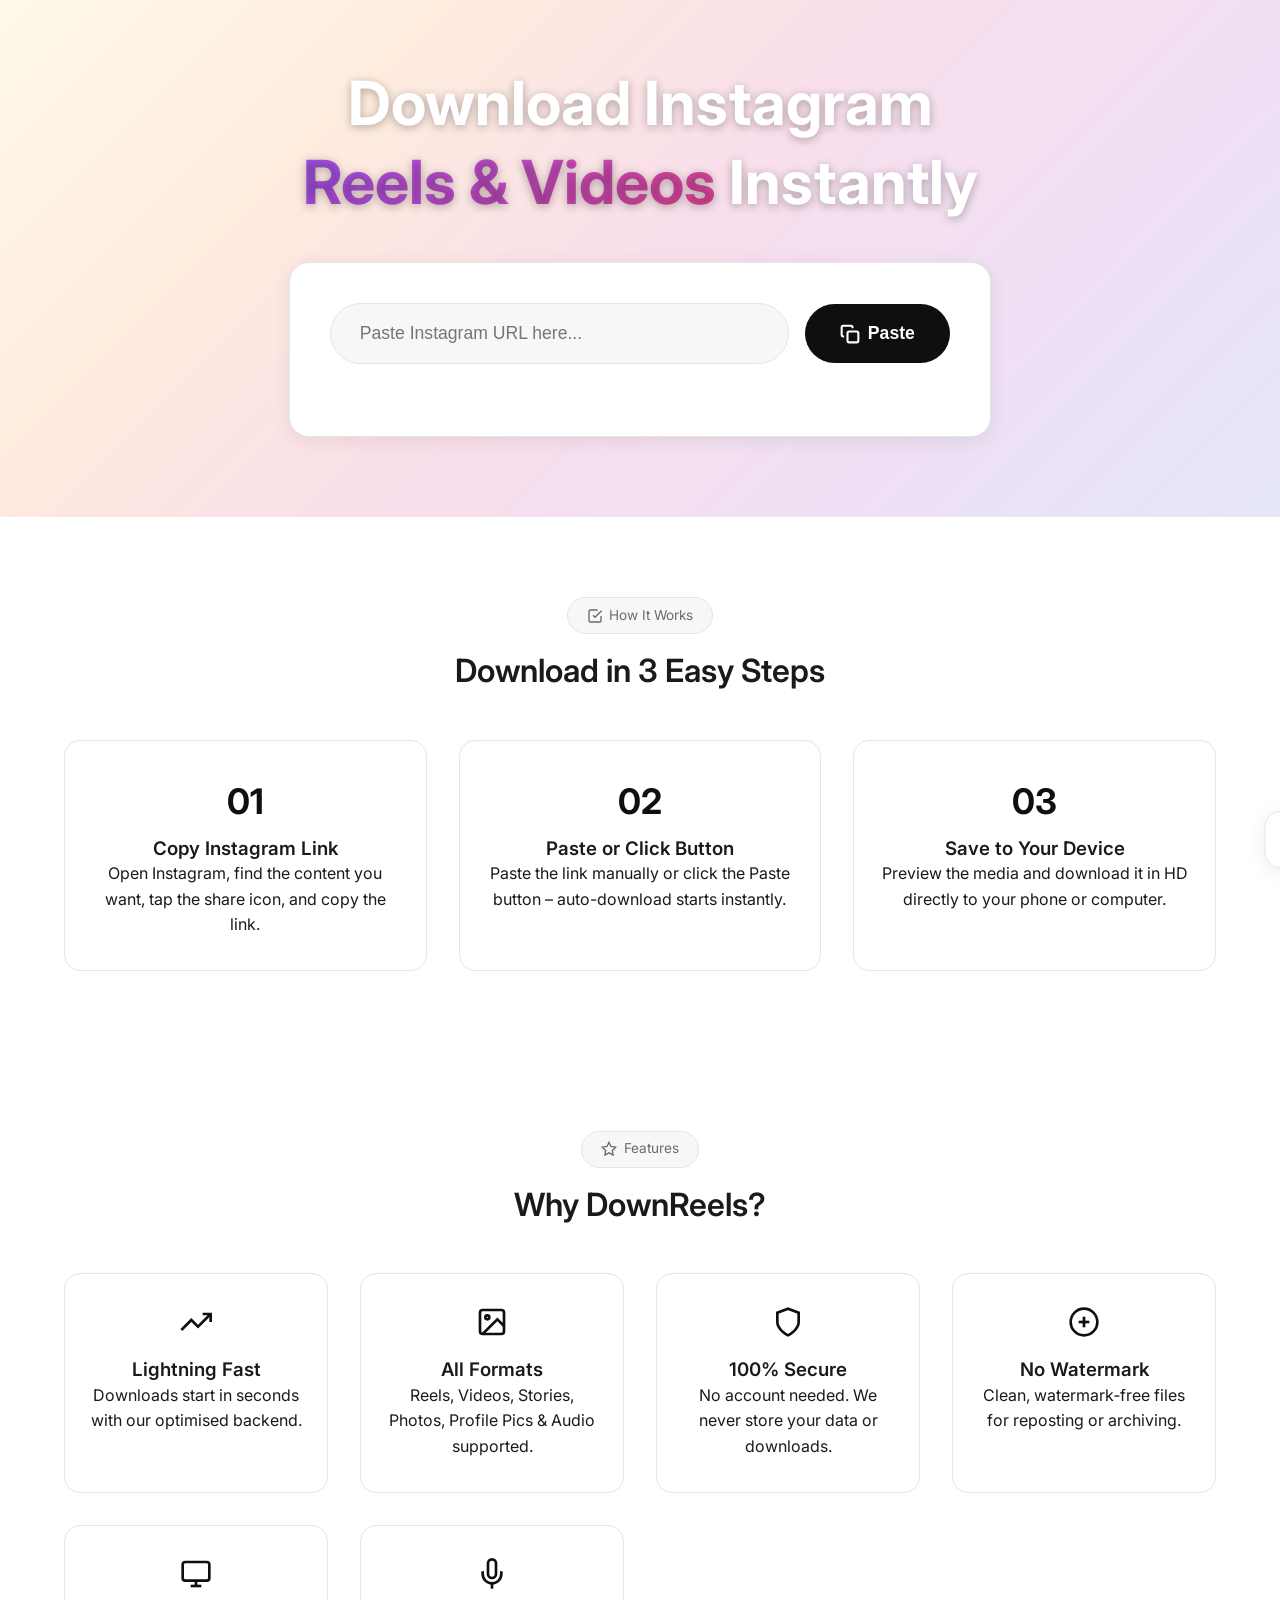
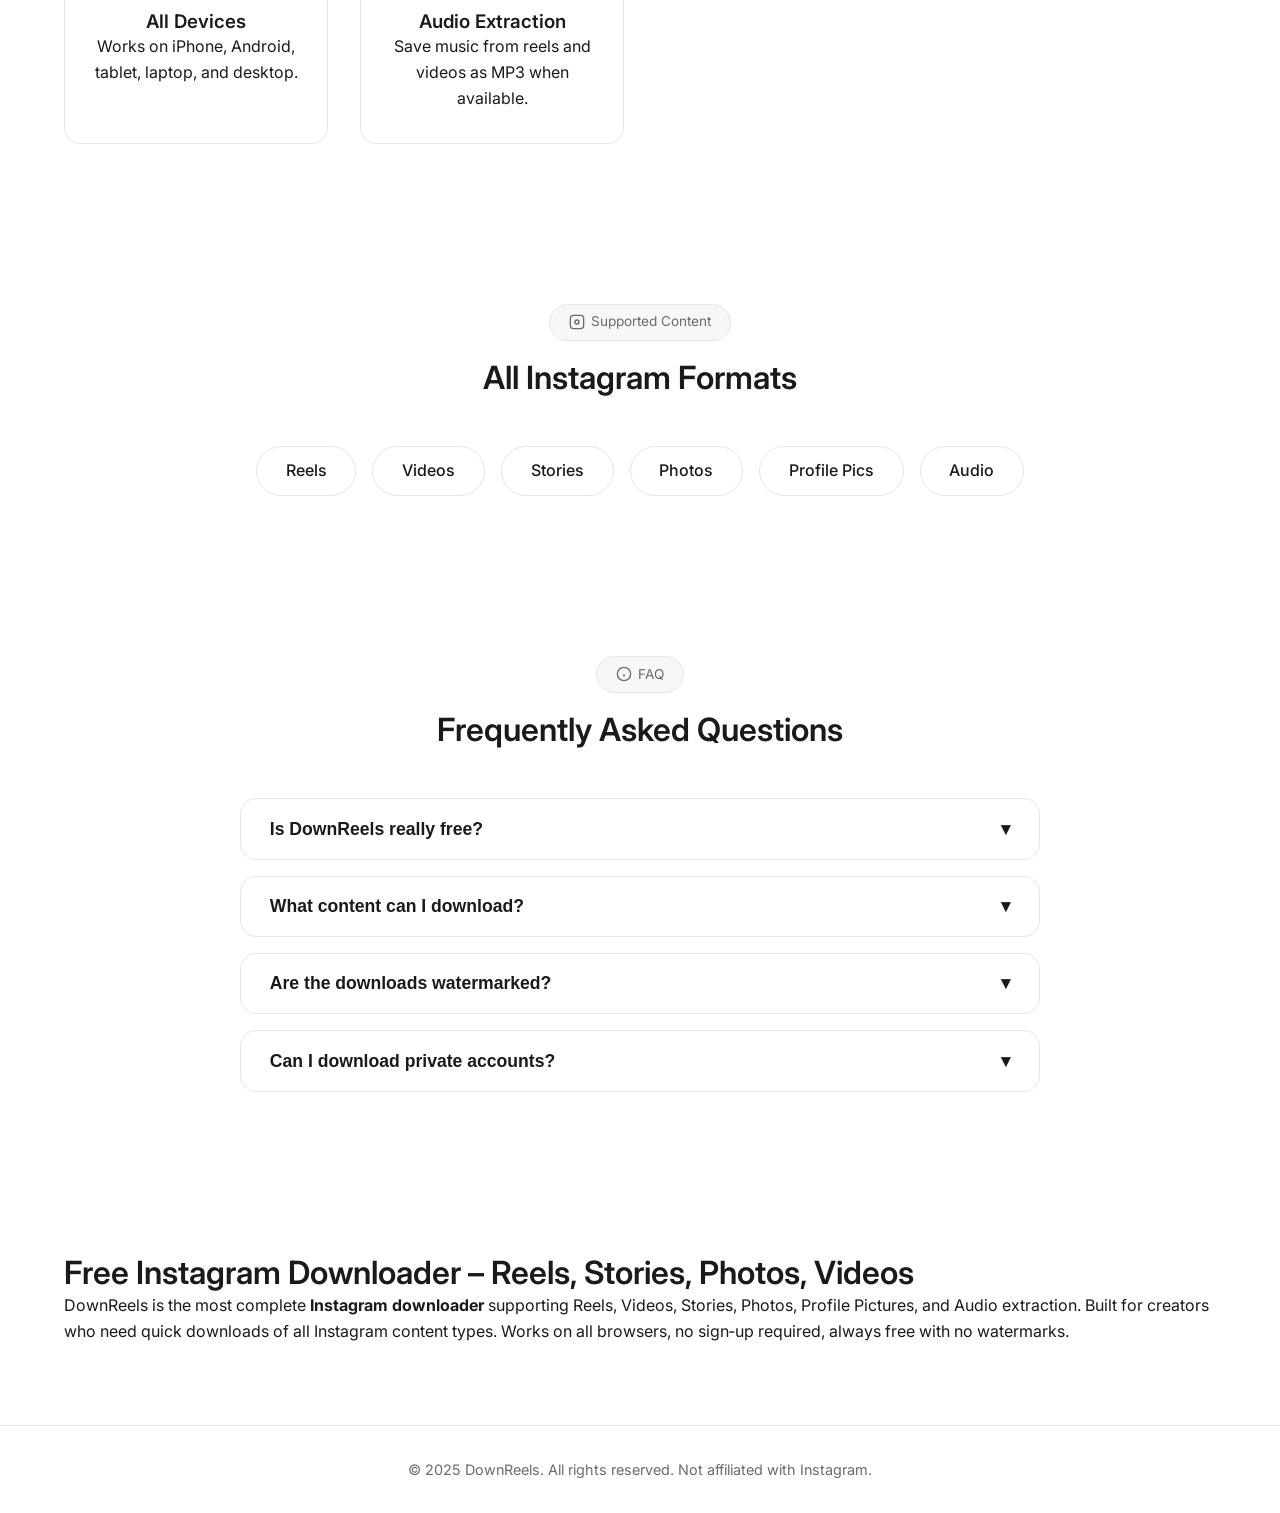
==== index.html @ 34db7c89 "Update index.html" ====
<!DOCTYPE html>
<html lang="en">
<head>
    <meta charset="UTF-8">
    <meta name="viewport" content="width=device-width, initial-scale=1.0">
    <title>Snappy Insta</title>
    <meta name="description" content="Download Instagram Reels, Videos, Stories, Photos, Profile Pictures & Audio in HD. No watermark, no login, 100% free.">
    <link rel="preconnect" href="https://fonts.googleapis.com">
    <link rel="preconnect" href="https://fonts.gstatic.com" crossorigin>
    <link href="https://fonts.googleapis.com/css2?family=Inter:opsz,wght@14..32,400;14..32,500;14..32,600;14..32,700&display=swap" rel="stylesheet">
    <link rel="stylesheet" href="assets/css/style.css">
    <link rel="stylesheet" href="assets/css/responsive.css">
    <link rel="icon" type="image/svg+xml" href="data:image/svg+xml,<svg xmlns='http://www.w3.org/2000/svg' viewBox='0 0 100 100'><text y='.9em' font-size='90'>⬇️</text></svg>">
    
</head>
<body>
    <div id="navbar"></div>

    <main>
        <!-- Hero / Downloader -->
        <section class="hero" id="hero">
            <div class="container hero-container-full">
                <h1 class="hero-title">Download Instagram <span class="gradient-text">Reels & Videos</span> Instantly</h1>

                <div class="downloader-card" id="downloaderCard">
                    <div class="input-group">
                        <input type="url" id="urlInput" class="url-input" placeholder="Paste Instagram URL here..." autocomplete="off">
                        <button id="pasteBtn" class="btn-paste" title="Paste from clipboard & Auto-download" aria-label="Paste and download">
                            <svg width="20" height="20" viewBox="0 0 24 24" fill="none" stroke="currentColor" stroke-width="2.5">
                                <rect x="9" y="9" width="13" height="13" rx="2" ry="2"></rect>
                                <path d="M5 15H4a2 2 0 01-2-2V4a2 2 0 012-2h9a2 2 0 012 2v1"></path>
                            </svg>
                            <span>Paste</span>
                        </button>
                    </div>
                    <p class="error-msg" id="errorMsg"></p>
                </div>

                <!-- Loader -->
                <div id="loader" class="loader-container" style="display:none;">
                    <div class="spinner"></div>
                    <p>Fetching media...</p>
                </div>

                <!-- Results -->
                <div id="results" class="results-section" style="display:none;">
                    <div id="resultsGrid" class="results-grid"></div>
                </div>
            </div>
        </section>

        <!-- How To Use -->
        <section class="how-to" id="howto">
            <div class="container">
                <div class="section-header">
                    <span class="badge">
                        <svg width="16" height="16" viewBox="0 0 24 24" fill="none" stroke="currentColor" stroke-width="2"><polyline points="9 11 12 14 22 4"/><path d="M21 12v7a2 2 0 01-2 2H5a2 2 0 01-2-2V5a2 2 0 012-2h11"/></svg>
                        How It Works
                    </span>
                    <h2>Download in 3 Easy Steps</h2>
                </div>
                <div class="steps">
                    <div class="step-card">
                        <div class="step-number">01</div>
                        <h3>Copy Instagram Link</h3>
                        <p>Open Instagram, find the content you want, tap the share icon, and copy the link.</p>
                    </div>
                    <div class="step-card">
                        <div class="step-number">02</div>
                        <h3>Paste or Click Button</h3>
                        <p>Paste the link manually or click the Paste button – auto-download starts instantly.</p>
                    </div>
                    <div class="step-card">
                        <div class="step-number">03</div>
                        <h3>Save to Your Device</h3>
                        <p>Preview the media and download it in HD directly to your phone or computer.</p>
                    </div>
                </div>
            </div>
        </section>

        <!-- Features -->
        <section class="features" id="features">
            <div class="container">
                <div class="section-header">
                    <span class="badge">
                        <svg width="16" height="16" viewBox="0 0 24 24" fill="none" stroke="currentColor" stroke-width="2"><polygon points="12 2 15.09 8.26 22 9.27 17 14.14 18.18 21.02 12 17.77 5.82 21.02 7 14.14 2 9.27 8.91 8.26 12 2"/></svg>
                        Features
                    </span>
                    <h2>Why DownReels?</h2>
                </div>
                <div class="features-grid">
                    <div class="feature-card">
                        <div class="feature-icon">
                            <svg width="32" height="32" viewBox="0 0 24 24" fill="none" stroke="currentColor" stroke-width="2"><polyline points="23 6 13.5 15.5 8.5 10.5 1 18"/><polyline points="17 6 23 6 23 12"/></svg>
                        </div>
                        <h3>Lightning Fast</h3>
                        <p>Downloads start in seconds with our optimised backend.</p>
                    </div>
                    <div class="feature-card">
                        <div class="feature-icon">
                            <svg width="32" height="32" viewBox="0 0 24 24" fill="none" stroke="currentColor" stroke-width="2"><rect x="3" y="3" width="18" height="18" rx="2"/><circle cx="8.5" cy="8.5" r="1.5"/><polyline points="21 15 16 10 5 21"/></svg>
                        </div>
                        <h3>All Formats</h3>
                        <p>Reels, Videos, Stories, Photos, Profile Pics & Audio supported.</p>
                    </div>
                    <div class="feature-card">
                        <div class="feature-icon">
                            <svg width="32" height="32" viewBox="0 0 24 24" fill="none" stroke="currentColor" stroke-width="2"><path d="M12 22s8-4 8-10V5l-8-3-8 3v7c0 6 8 10 8 10z"/></svg>
                        </div>
                        <h3>100% Secure</h3>
                        <p>No account needed. We never store your data or downloads.</p>
                    </div>
                    <div class="feature-card">
                        <div class="feature-icon">
                            <svg width="32" height="32" viewBox="0 0 24 24" fill="none" stroke="currentColor" stroke-width="2"><circle cx="12" cy="12" r="10"/><line x1="12" y1="8" x2="12" y2="16"/><line x1="8" y1="12" x2="16" y2="12"/></svg>
                        </div>
                        <h3>No Watermark</h3>
                        <p>Clean, watermark‑free files for reposting or archiving.</p>
                    </div>
                    <div class="feature-card">
                        <div class="feature-icon">
                            <svg width="32" height="32" viewBox="0 0 24 24" fill="none" stroke="currentColor" stroke-width="2"><rect x="2" y="3" width="20" height="14" rx="2"/><line x1="8" y1="21" x2="16" y2="21"/><line x1="12" y1="17" x2="12" y2="21"/></svg>
                        </div>
                        <h3>All Devices</h3>
                        <p>Works on iPhone, Android, tablet, laptop, and desktop.</p>
                    </div>
                    <div class="feature-card">
                        <div class="feature-icon">
                            <svg width="32" height="32" viewBox="0 0 24 24" fill="none" stroke="currentColor" stroke-width="2"><path d="M12 1a3 3 0 00-3 3v8a3 3 0 006 0V4a3 3 0 00-3-3z"/><path d="M19 10v2a7 7 0 01-14 0v-2"/><line x1="12" y1="19" x2="12" y2="23"/></svg>
                        </div>
                        <h3>Audio Extraction</h3>
                        <p>Save music from reels and videos as MP3 when available.</p>
                    </div>
                </div>
            </div>
        </section>

        <!-- Supported Formats -->
        <section class="formats" id="formats">
            <div class="container">
                <div class="section-header">
                    <span class="badge">
                        <svg width="16" height="16" viewBox="0 0 24 24" fill="none" stroke="currentColor" stroke-width="2"><rect x="2" y="2" width="20" height="20" rx="5"/><circle cx="12" cy="12" r="3"/></svg>
                        Supported Content
                    </span>
                    <h2>All Instagram Formats</h2>
                </div>
                <div class="formats-grid">
                    <div class="format-item">Reels</div>
                    <div class="format-item">Videos</div>
                    <div class="format-item">Stories</div>
                    <div class="format-item">Photos</div>
                    <div class="format-item">Profile Pics</div>
                    <div class="format-item">Audio</div>
                </div>
            </div>
        </section>

        <!-- FAQ -->
        <section class="faq" id="faq">
            <div class="container">
                <div class="section-header">
                    <span class="badge">
                        <svg width="16" height="16" viewBox="0 0 24 24" fill="none" stroke="currentColor" stroke-width="2"><circle cx="12" cy="12" r="10"/><line x1="12" y1="16" x2="12" y2="12"/><line x1="12" y1="8" x2="12.01" y2="8"/></svg>
                        FAQ
                    </span>
                    <h2>Frequently Asked Questions</h2>
                </div>
                <div class="faq-list">
                    <div class="faq-item">
                        <button class="faq-question">Is DownReels really free? <span class="chevron">▾</span></button>
                        <div class="faq-answer"><p>Yes! 100% free with no hidden fees. Download unlimited content.</p></div>
                    </div>
                    <div class="faq-item">
                        <button class="faq-question">What content can I download? <span class="chevron">▾</span></button>
                        <div class="faq-answer"><p>Reels, Videos, Stories, Photos, Profile Pictures, and Audio from public Instagram accounts.</p></div>
                    </div>
                    <div class="faq-item">
                        <button class="faq-question">Are the downloads watermarked? <span class="chevron">▾</span></button>
                        <div class="faq-answer"><p>No watermarks. You get the original clean file.</p></div>
                    </div>
                    <div class="faq-item">
                        <button class="faq-question">Can I download private accounts? <span class="chevron">▾</span></button>
                        <div class="faq-answer"><p>Only public content is accessible due to Instagram's privacy rules.</p></div>
                    </div>
                </div>
            </div>
        </section>

        <!-- SEO Content -->
        <section class="seo-content" id="seo-content">
            <div class="container">
                <h2>Free Instagram Downloader – Reels, Stories, Photos, Videos</h2>
                <p>DownReels is the most complete <strong>Instagram downloader</strong> supporting Reels, Videos, Stories, Photos, Profile Pictures, and Audio extraction. Built for creators who need quick downloads of all Instagram content types. Works on all browsers, no sign‑up required, always free with no watermarks.</p>
            </div>
        </section>
    </main>

    <div id="footer"></div>

    <!-- Toast Notification -->
    <div id="toast" class="toast" role="alert" aria-live="assertive" aria-atomic="true">
        <span id="toastMsg"></span>
        <button class="toast-close" onclick="hideToast()">✕</button>
    </div>

    <!-- Scripts -->
    <script src="assets/js/config.js"></script>
    <script src="assets/js/api.js"></script>
    <script src="assets/js/ui.js"></script>
    <script src="assets/js/app.js"></script>

    <script>
        async function loadComponent(url, targetId) {
            try {
                const res = await fetch(url);
                if (res.ok) {
                    document.getElementById(targetId).innerHTML = await res.text();
                    if (targetId === 'navbar') {
                        initThemeToggle();
                    }
                }
            } catch (e) {
                console.warn('Could not load component:', url);
            }
        }
        function initThemeToggle() {
            const toggle = document.getElementById('themeToggle');
            if (!toggle) return;
            const savedTheme = localStorage.getItem('theme') || 'light';
            document.body.classList.toggle('dark', savedTheme === 'dark');
            toggle.addEventListener('click', () => {
                const isDark = document.body.classList.toggle('dark');
                localStorage.setItem('theme', isDark ? 'dark' : 'light');
            });
        }
        document.addEventListener('DOMContentLoaded', () => {
            loadComponent('components/navbar.html', 'navbar');
            loadComponent('components/footer.html', 'footer');
        });
    </script>
</body>
</html>
---- assets/css/style.css ----
/* ===== CSS Variables ===== */
:root {
    --bg: #ffffff;
    --bg-secondary: #f7f7f8;
    --surface: #ffffff;
    --border: #e5e5e5;
    --text: #1a1a1a;
    --text-secondary: #6b6b6b;
    --primary: #0f0f0f;
    --primary-hover: #2b2b2b;
    --accent: #a855f7;
    --accent2: #ec4899;
    --shadow-sm: 0 1px 3px rgba(0,0,0,0.08);
    --shadow-md: 0 4px 20px rgba(0,0,0,0.08);
    --radius-sm: 10px;
    --radius: 16px;
    --radius-lg: 20px;
    --font: 'Inter', system-ui, -apple-system, sans-serif;
    --transition: 0.2s ease;
}

body.dark {
    --bg: #1a1a1a;
    --bg-secondary: #212121;
    --surface: #2a2a2a;
    --border: #3a3a3a;
    --text: #ececec;
    --text-secondary: #9a9a9a;
    --primary: #ffffff;
    --primary-hover: #d9d9d9;
    --shadow-sm: 0 1px 3px rgba(0,0,0,0.3);
    --shadow-md: 0 4px 20px rgba(0,0,0,0.4);
}

/* ===== Reset & Base ===== */
*, *::before, *::after { margin:0; padding:0; box-sizing:border-box; }

body {
    font-family: var(--font);
    background: var(--bg);
    color: var(--text);
    line-height: 1.6;
    transition: background 0.3s, color 0.3s;
}

.container {
    width: 100%;
    max-width: 1200px;
    margin: 0 auto;
    padding: 0 1.5rem;
}

.gradient-text {
    background: linear-gradient(135deg, var(--accent), var(--accent2));
    -webkit-background-clip: text;
    -webkit-text-fill-color: transparent;
    background-clip: text;
}

h1, h2, h3 { font-weight: 600; line-height: 1.3; }

/* ===== Sticky Header ===== */
nav {
    position: sticky;
    top: 0;
    z-index: 100;
    padding: 1rem 2rem;
    display: flex;
    justify-content: space-between;
    align-items: center;
    border-bottom: 1px solid var(--border);
    background: var(--surface);
    backdrop-filter: blur(10px);
}
nav a {
    color: var(--text-secondary);
    text-decoration: none;
    font-weight: 500;
    margin: 0 0.5rem;
    transition: color 0.2s;
}
nav a:hover { color: var(--text); }
.nav-brand {
    font-weight: 700;
    font-size: 1.3rem;
    color: var(--text);
}
.theme-toggle-btn {
    background: var(--bg-secondary);
    border: 1px solid var(--border);
    border-radius: 50px;
    width: 40px;
    height: 40px;
    display: flex;
    align-items: center;
    justify-content: center;
    cursor: pointer;
    color: var(--text-secondary);
    transition: background 0.2s;
}
.theme-toggle-btn:hover { background: var(--border); }

/* ===== Hero Section with Instagram Gradient ===== */
.hero {
    background: linear-gradient(135deg, #feda75 0%, #fa7e1e 25%, #d62976 50%, #962fbf 75%, #4f5bd5 100%);
    padding: 4rem 0 5rem;
    display: flex;
    align-items: flex-start;
    justify-content: center;
    text-align: center;
    position: relative;
}
.hero::before {
    content: '';
    position: absolute;
    inset: 0;
    background: rgba(255,255,255,0.85);  /* light overlay for readability */
}
body.dark .hero::before {
    background: rgba(0,0,0,0.7);
}
.hero-container-full {
    position: relative;
    z-index: 1;
    width: 100%;
    max-width: 750px;
    margin: 0 auto;
    padding: 0 1.5rem;
}

.hero-title {
    font-size: clamp(2.4rem, 5vw, 3.8rem);
    font-weight: 700;
    margin-bottom: 2.5rem;
    color: #fff;
    text-shadow: 0 2px 10px rgba(0,0,0,0.3);
    position: relative;
}
body.dark .hero-title {
    color: #fff;
}

/* ===== Larger Downloader Card ===== */
.downloader-card {
    background: var(--surface);
    border: 1px solid var(--border);
    border-radius: var(--radius-lg);
    padding: 2.5rem 2.5rem;
    box-shadow: var(--shadow-md);
    margin: 0 auto;
    max-width: 1000px;
}

.input-group {
    display: flex;
    gap: 1rem;
    flex-wrap: wrap;
    align-items: center;
}

.url-input {
    flex: 1;
    min-width: 250px;
    padding: 1.2rem 1.8rem;
    background: var(--bg-secondary);
    border: 1px solid var(--border);
    border-radius: 50px;
    color: var(--text);
    font-size: 1.1rem;
    outline: none;
    transition: border var(--transition);
}
.url-input:focus {
    border-color: var(--primary);
    box-shadow: 0 0 0 3px rgba(0,0,0,0.05);
}
body.dark .url-input:focus {
    box-shadow: 0 0 0 3px rgba(255,255,255,0.1);
}

.btn-paste {
    background: var(--primary);
    border: none;
    border-radius: 50px;
    padding: 1.2rem 2.2rem;
    color: #fff;
    cursor: pointer;
    font-weight: 600;
    font-size: 1.1rem;
    display: flex;
    align-items: center;
    gap: 0.5rem;
    transition: background 0.2s, transform 0.2s;
    white-space: nowrap;
}
body.dark .btn-paste {
    background: #fff;
    color: #000;
}
.btn-paste:hover {
    background: var(--primary-hover);
    transform: translateY(-1px);
}
.btn-paste:disabled {
    opacity: 0.7;
    cursor: not-allowed;
    transform: none;
}

.error-msg {
    color: #e53e3e;
    margin-top: 0.8rem;
    font-size: 0.9rem;
    min-height: 1.2rem;
}

/* Loader */
.loader-container {
    display: flex;
    flex-direction: column;
    align-items: center;
    gap: 1rem;
    margin: 2rem 0;
}
.spinner {
    width: 40px;
    height: 40px;
    border: 4px solid var(--border);
    border-top-color: var(--primary);
    border-radius: 50%;
    animation: spin 0.7s linear infinite;
}
@keyframes spin { to { transform: rotate(360deg); } }

/* ===== Results ===== */
.results-section { margin: 2rem 0; width: 100%; }
.results-grid {
    display: flex;
    flex-direction: column;
    align-items: center;
    gap: 1.5rem;
}

.result-row {
    background: var(--surface);
    border: 1px solid var(--border);
    border-radius: var(--radius-lg);
    padding: 1.8rem;
    width: 100%;
    max-width: 1000px;
    min-height: 300px;
    display: flex;
    gap: 2rem;
    align-items: stretch;
    box-shadow: var(--shadow-md);
    transition: box-shadow 0.2s;
    margin: 0 auto;
}
.result-row:hover { box-shadow: 0 8px 30px rgba(0,0,0,0.1); }

.result-preview {
    width: 45%;
    min-width: 320px;
    background: var(--bg-secondary);
    border-radius: var(--radius);
    overflow: hidden;
    position: relative;
    display: flex;
    align-items: center;
    justify-content: center;
}
.result-video { width: 100%; height: 100%; object-fit: cover; }
.result-video-placeholder {
    font-size: 4rem;
    color: var(--text-secondary);
    opacity: 0.5;
}

.result-content {
    flex: 1;
    display: flex;
    flex-direction: column;
    justify-content: space-between;
}

.result-title {
    font-size: 1.3rem;
    font-weight: 600;
    margin-bottom: 0.3rem;
    cursor: pointer;
    text-align: left;
}
.result-title:hover { color: var(--accent); }

.result-creator {
    font-size: 0.9rem;
    color: var(--text-secondary);
    display: flex;
    align-items: center;
    gap: 0.4rem;
    margin-bottom: 0.5rem;
}
.creator-dot {
    width: 7px; height: 7px;
    background: var(--primary);
    border-radius: 50%;
}

.result-meta {
    display: flex;
    flex-wrap: wrap;
    gap: 0.8rem;
    margin-top: 0.5rem;
    font-size: 0.8rem;
    color: var(--text-secondary);
}
.result-meta span {
    background: var(--bg-secondary);
    padding: 0.3rem 0.8rem;
    border-radius: 20px;
}

.result-actions {
    display: flex;
    flex-direction: column;
    gap: 0.8rem;
    margin-top: 1rem;
}
.btn-dl-row, .btn-new-link {
    display: flex;
    align-items: center;
    justify-content: center;
    gap: 0.4rem;
    padding: 0.8rem 1.5rem;
    border: none;
    border-radius: 12px;
    font-weight: 600;
    font-size: 0.9rem;
    cursor: pointer;
    transition: background 0.2s, transform 0.2s;
}
.btn-dl-row {
    background: var(--primary);
    color: #fff;
}
body.dark .btn-dl-row { background: #fff; color: #000; }
.btn-dl-row:hover:not(:disabled) { background: var(--primary-hover); transform: translateY(-1px); }
.btn-dl-row:disabled { opacity: 0.7; cursor: not-allowed; }
.btn-new-link {
    background: var(--bg-secondary);
    color: var(--text-secondary);
    border: 1px solid var(--border);
}
.btn-new-link:hover { background: var(--border); }

/* Hide sections when results active */
body.results-active .hero-title,
body.results-active .downloader-card,
body.results-active .how-to,
body.results-active .features,
body.results-active .formats,
body.results-active .faq,
body.results-active .seo-content {
    display: none !important;
}
body.results-active .hero {
    min-height: auto;
    padding: 2rem 0;
}

/* ===== General Sections ===== */
section { padding: 5rem 0; }
.section-header { text-align: center; margin-bottom: 3rem; }
.badge {
    display: inline-flex;
    align-items: center;
    gap: 0.4rem;
    background: var(--bg-secondary);
    border: 1px solid var(--border);
    border-radius: 30px;
    padding: 0.4rem 1.2rem;
    font-size: 0.85rem;
    color: var(--text-secondary);
    margin-bottom: 1rem;
}
h2 { font-size: 2rem; }

.steps, .features-grid {
    display: grid;
    grid-template-columns: repeat(auto-fit, minmax(250px, 1fr));
    gap: 2rem;
}
.step-card, .feature-card {
    background: var(--surface);
    border: 1px solid var(--border);
    border-radius: var(--radius);
    padding: 2rem 1.5rem;
    text-align: center;
    transition: box-shadow 0.2s;
}
.step-card:hover, .feature-card:hover { box-shadow: var(--shadow-md); }
.step-number {
    font-size: 2.2rem;
    font-weight: 700;
    color: var(--primary);
    margin-bottom: 0.5rem;
}
.feature-icon {
    margin-bottom: 0.8rem;
    color: var(--primary);
}

.formats-grid {
    display: flex;
    flex-wrap: wrap;
    justify-content: center;
    gap: 1rem;
}
.format-item {
    background: var(--surface);
    border: 1px solid var(--border);
    border-radius: 50px;
    padding: 0.7rem 1.8rem;
    font-weight: 500;
}

/* FAQ */
.faq-list { max-width: 800px; margin: 0 auto; display: flex; flex-direction: column; gap: 1rem; }
.faq-item {
    background: var(--surface);
    border: 1px solid var(--border);
    border-radius: var(--radius);
    padding: 1.2rem 1.8rem;
    transition: box-shadow 0.2s;
}
.faq-item:hover { box-shadow: var(--shadow-sm); }
.faq-question {
    width: 100%;
    background: none;
    border: none;
    color: var(--text);
    font-size: 1.1rem;
    font-weight: 600;
    display: flex;
    justify-content: space-between;
    cursor: pointer;
}
.faq-answer {
    max-height: 0;
    overflow: hidden;
    transition: max-height 0.3s ease;
    color: var(--text-secondary);
}
.faq-item.open .faq-answer { max-height: 200px; padding-top: 0.5rem; }
.chevron { transition: transform 0.3s; }
.faq-item.open .chevron { transform: rotate(180deg); }

/* Toast */
.toast {
    position: fixed;
    bottom: 2rem;
    right: 2rem;
    background: var(--surface);
    border: 1px solid var(--border);
    box-shadow: var(--shadow-md);
    padding: 1rem 1.5rem;
    border-radius: var(--radius);
    display: flex;
    align-items: center;
    gap: 1rem;
    transform: translateX(120%);
    transition: transform 0.3s;
    z-index: 999;
}
.toast.show { transform: translateX(0); }
.toast-close { background: none; border: none; color: var(--text); cursor: pointer; font-size: 1.2rem; }
.toast-success { border-left: 4px solid #10b981; }
.toast-error { border-left: 4px solid #ef4444; }
.toast-info { border-left: 4px solid #3b82f6; }

/* Footer */
footer {
    text-align: center;
    padding: 2rem;
    color: var(--text-secondary);
    border-top: 1px solid var(--border);
    font-size: 0.9rem;
}
---- assets/css/responsive.css ----
@media (max-width: 1100px) {
    .result-row {
        max-width: 95%;
    }
}

@media (max-width: 900px) {
    .result-row {
        flex-direction: column;
        min-height: auto;
        padding: 1.5rem;
        gap: 1.2rem;
    }
    .result-preview {
        width: 100%;
        min-width: auto;
        height: 280px;
    }
    .result-actions {
        flex-direction: row;
    }
    .btn-dl-row, .btn-new-link {
        flex: 1;
    }
}

@media (max-width: 768px) {
    .navbar-instagram {
        padding: 0.8rem 1.2rem;
    }
    .nav-links {
        gap: 1rem;
    }
    .nav-links a {
        font-size: 0.85rem;
    }
    
    .hero {
        min-height: 80vh;
        padding: 3rem 0 4rem;
    }
    .hero-title {
        font-size: 1.8rem;
    }
    
    .downloader-card {
        padding: 1.8rem;
    }
    
    .input-group {
        flex-direction: column;
    }
    .btn-paste {
        width: 100%;
    }
    
    .result-row {
        padding: 1.2rem;
    }
    .result-preview {
        height: 240px;
    }
    
    .steps, .features-grid {
        grid-template-columns: 1fr;
    }
    
    section {
        padding: 3rem 0;
    }
}

@media (max-width: 480px) {
    .nav-brand {
        font-size: 1.1rem;
    }
    .nav-links a {
        font-size: 0.8rem;
        margin: 0 0.2rem;
    }
    
    .hero {
        min-height: 70vh;
        padding: 2rem 0 3rem;
    }
    .hero-title {
        font-size: 1.5rem;
    }
    
    .downloader-card {
        padding: 1.2rem;
        border-radius: var(--radius);
    }
    
    .url-input {
        padding: 0.9rem 1.2rem;
        font-size: 0.9rem;
    }
    .btn-paste {
        padding: 0.9rem;
        font-size: 0.9rem;
    }
    
    .result-row {
        padding: 1rem;
    }
    .result-preview {
        height: 200px;
    }
    .result-title {
        font-size: 1rem;
    }
    .result-actions {
        flex-direction: column;
    }
    
    .section-header h2 {
        font-size: 1.5rem;
    }
}
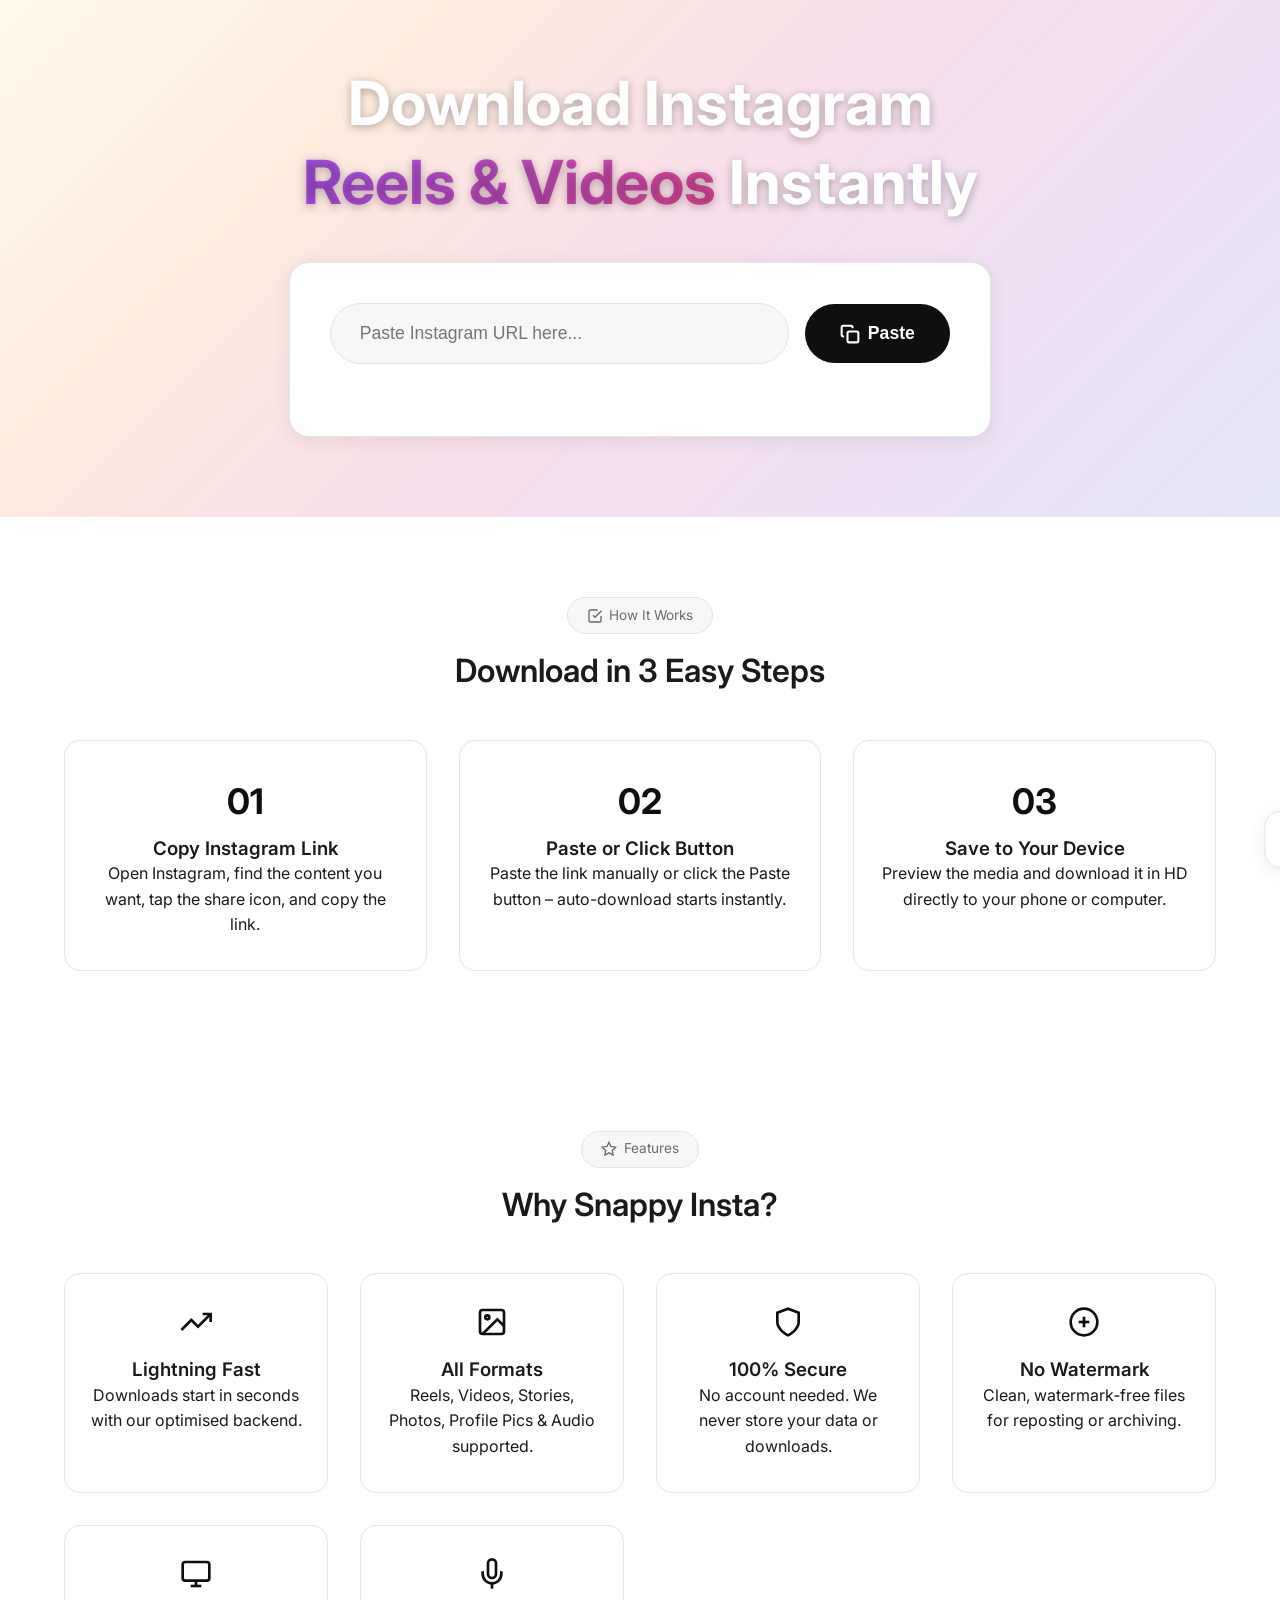
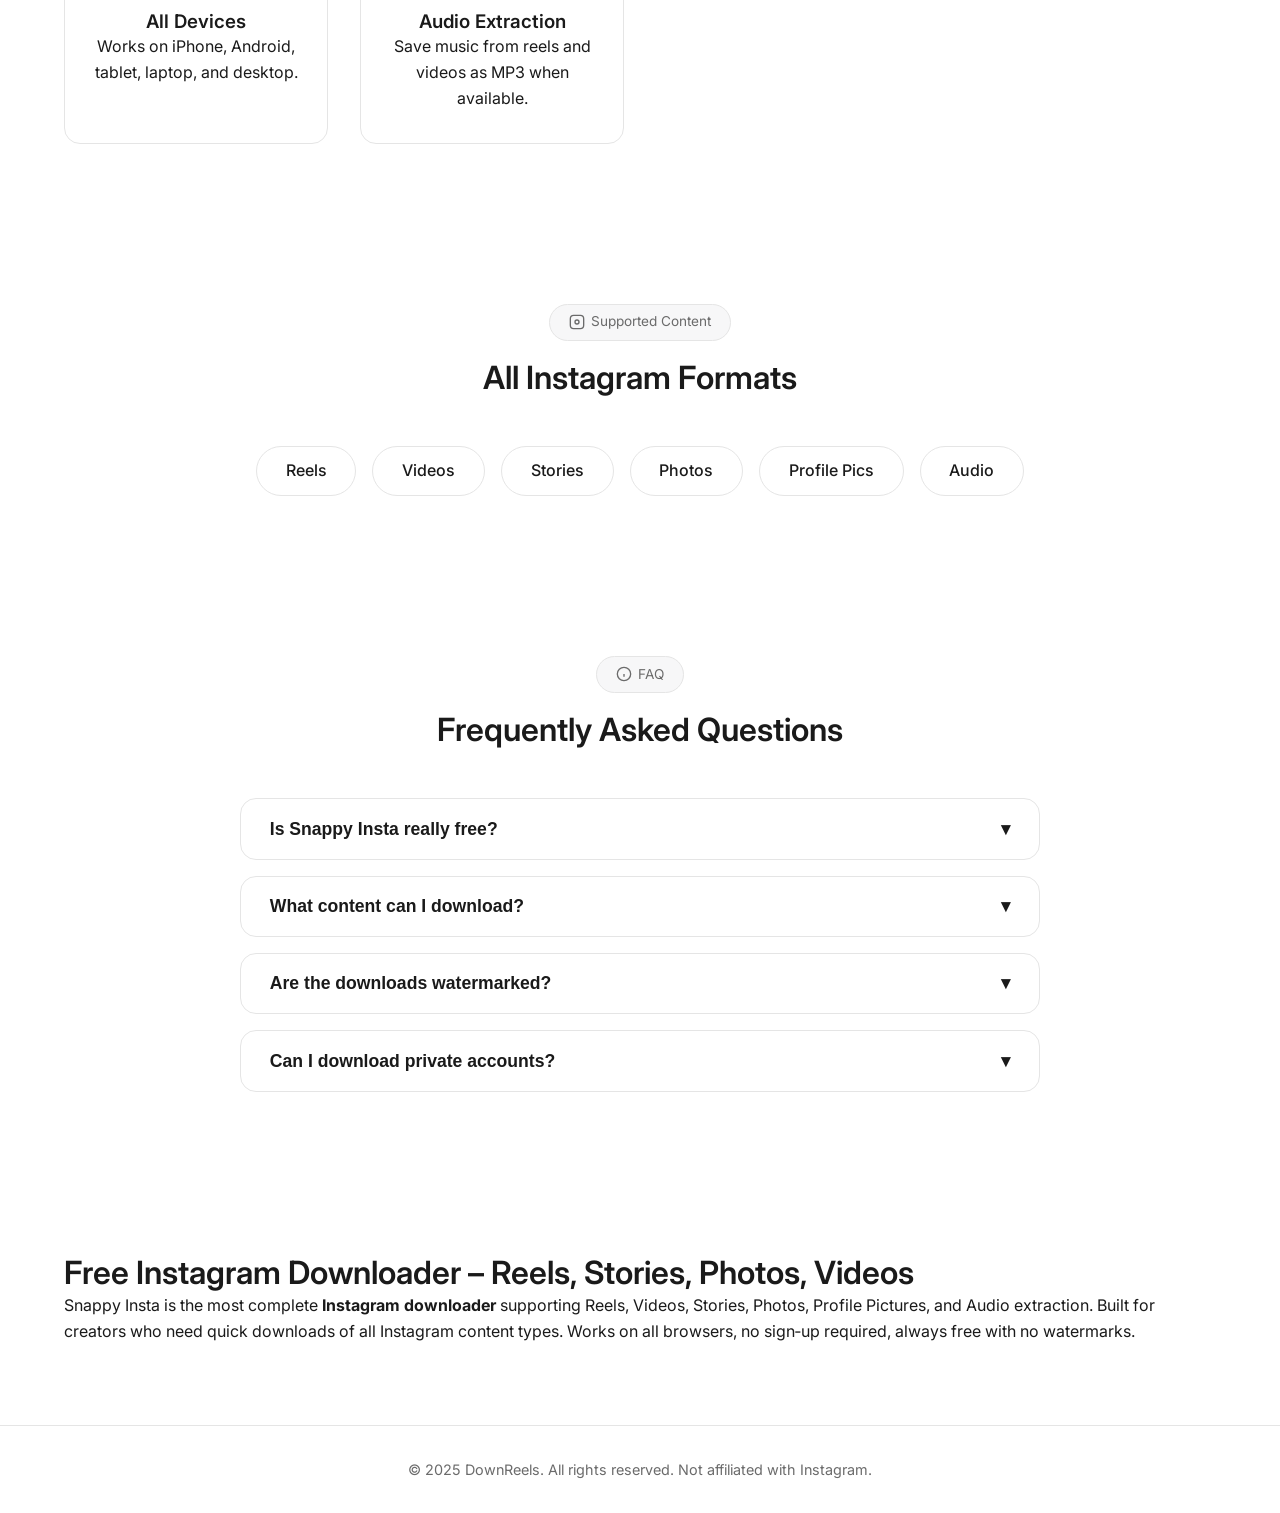
==== commit 72bbe078: "Update index.html" ====
--- a/index.html
+++ b/index.html
@@ -87,7 +87,7 @@
                         <svg width="16" height="16" viewBox="0 0 24 24" fill="none" stroke="currentColor" stroke-width="2"><polygon points="12 2 15.09 8.26 22 9.27 17 14.14 18.18 21.02 12 17.77 5.82 21.02 7 14.14 2 9.27 8.91 8.26 12 2"/></svg>
                         Features
                     </span>
-                    <h2>Why DownReels?</h2>
+                    <h2>Why Snappy Insta?</h2>
                 </div>
                 <div class="features-grid">
                     <div class="feature-card">
@@ -169,7 +169,7 @@
                 </div>
                 <div class="faq-list">
                     <div class="faq-item">
-                        <button class="faq-question">Is DownReels really free? <span class="chevron">▾</span></button>
+                        <button class="faq-question">Is Snappy Insta really free? <span class="chevron">▾</span></button>
                         <div class="faq-answer"><p>Yes! 100% free with no hidden fees. Download unlimited content.</p></div>
                     </div>
                     <div class="faq-item">
@@ -192,7 +192,7 @@
         <section class="seo-content" id="seo-content">
             <div class="container">
                 <h2>Free Instagram Downloader – Reels, Stories, Photos, Videos</h2>
-                <p>DownReels is the most complete <strong>Instagram downloader</strong> supporting Reels, Videos, Stories, Photos, Profile Pictures, and Audio extraction. Built for creators who need quick downloads of all Instagram content types. Works on all browsers, no sign‑up required, always free with no watermarks.</p>
+                <p>Snappy Insta is the most complete <strong>Instagram downloader</strong> supporting Reels, Videos, Stories, Photos, Profile Pictures, and Audio extraction. Built for creators who need quick downloads of all Instagram content types. Works on all browsers, no sign‑up required, always free with no watermarks.</p>
             </div>
         </section>
     </main>
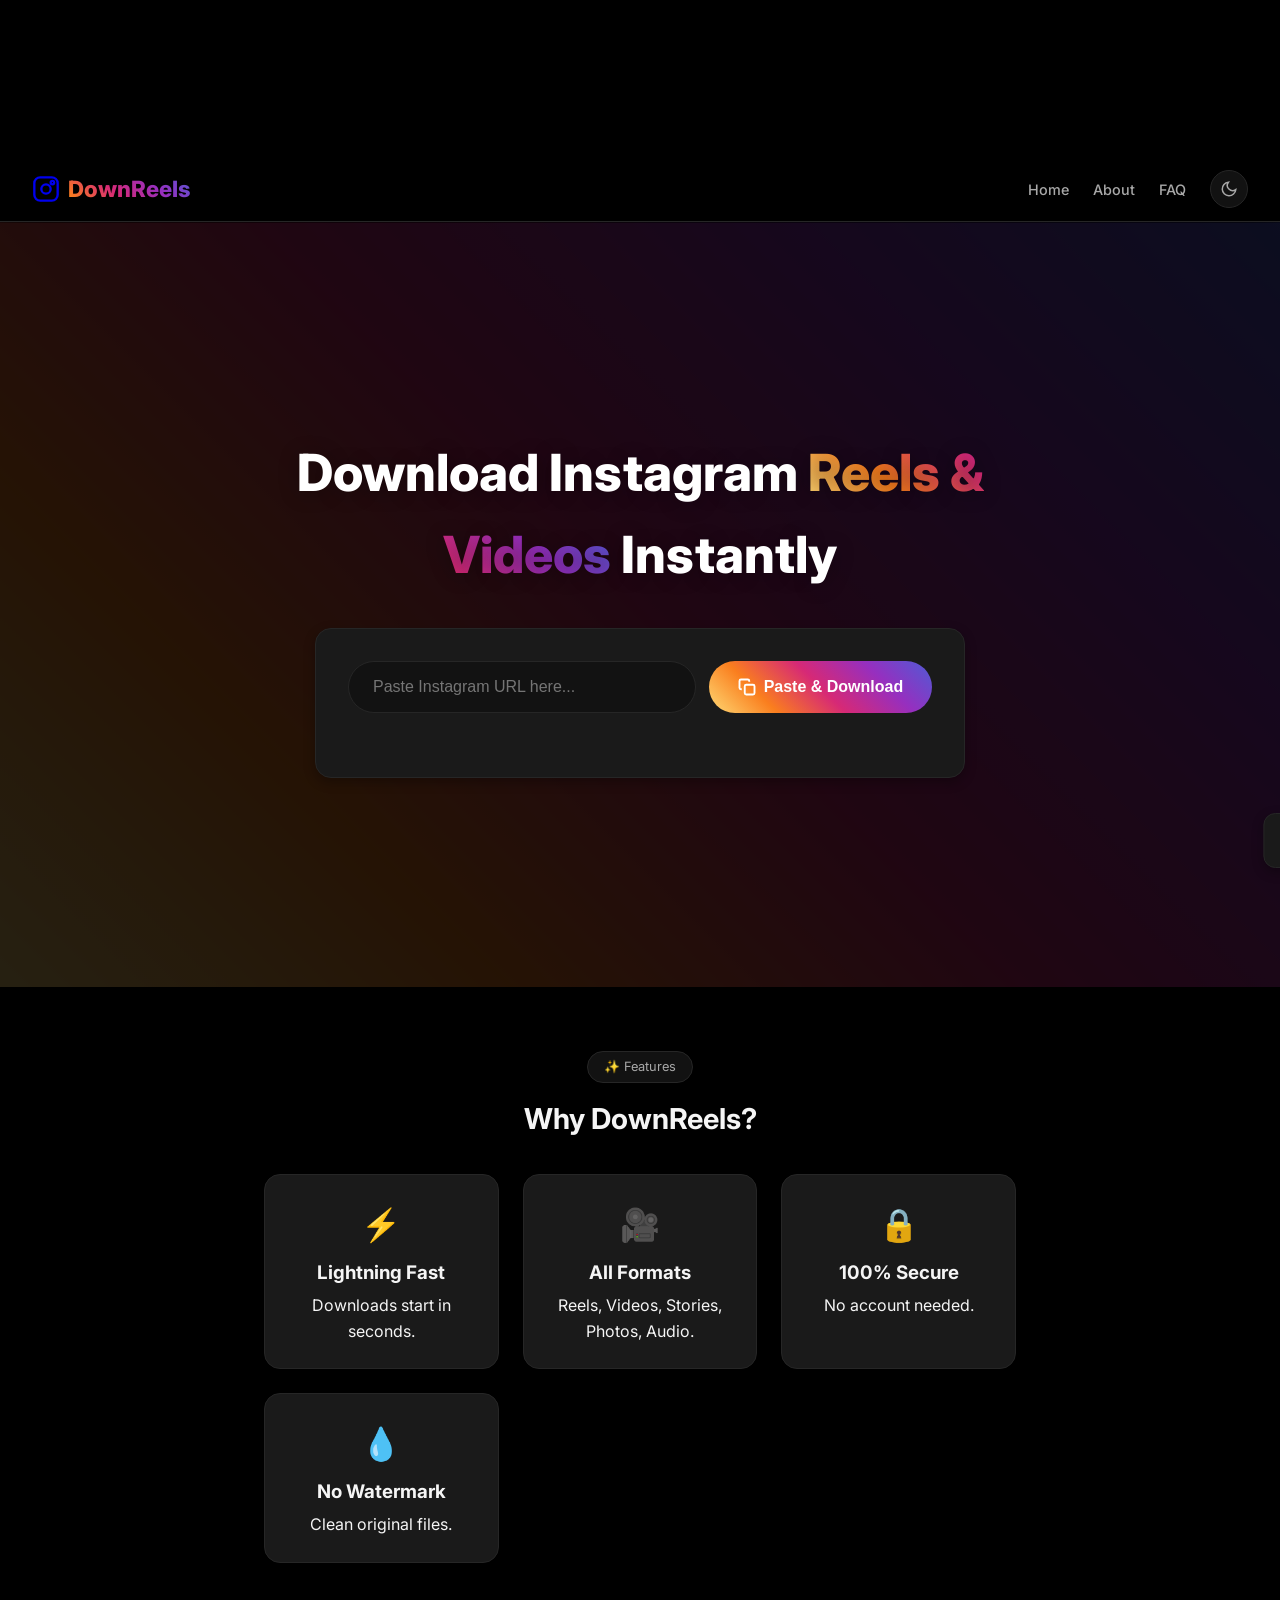
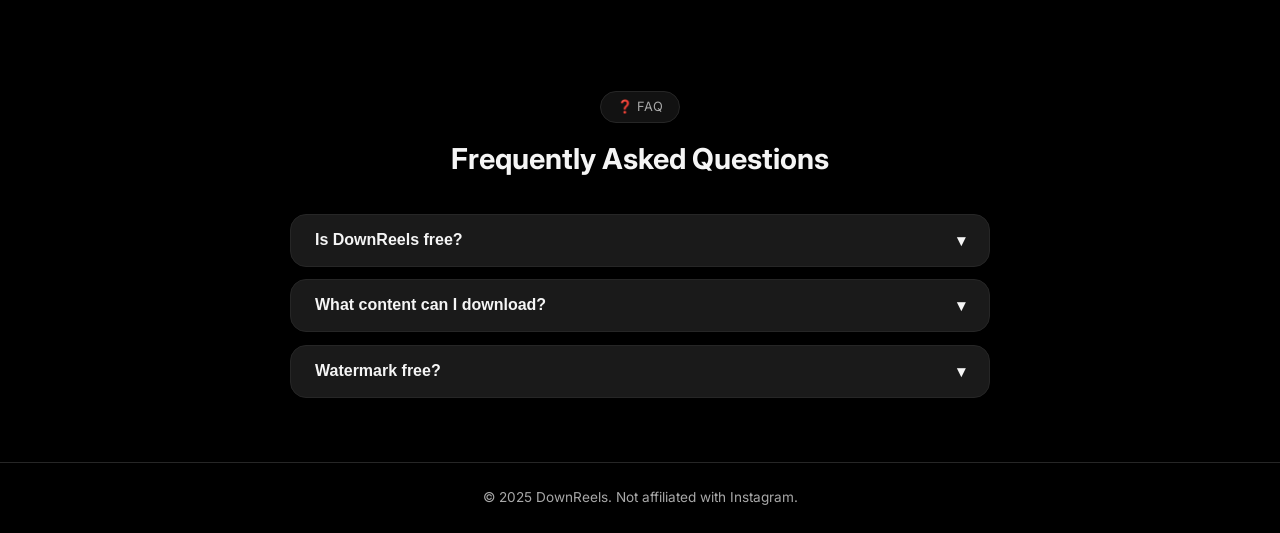
==== commit a52d4e9d: "Update index.html" ====
--- a/index.html
+++ b/index.html
@@ -3,78 +3,74 @@
 <head>
     <meta charset="UTF-8">
     <meta name="viewport" content="width=device-width, initial-scale=1.0">
-    <title>Snappy Insta</title>
-    <meta name="description" content="Download Instagram Reels, Videos, Stories, Photos, Profile Pictures & Audio in HD. No watermark, no login, 100% free.">
+    <title>DownReels - Instagram Downloader | Reels, Stories, Photos</title>
+    <meta name="description" content="Download Instagram Reels, Videos, Stories, Photos, Profile Pictures & Audio in HD.">
     <link rel="preconnect" href="https://fonts.googleapis.com">
     <link rel="preconnect" href="https://fonts.gstatic.com" crossorigin>
-    <link href="https://fonts.googleapis.com/css2?family=Inter:opsz,wght@14..32,400;14..32,500;14..32,600;14..32,700&display=swap" rel="stylesheet">
+    <link href="https://fonts.googleapis.com/css2?family=Inter:opsz,wght@14..32,400;14..32,500;14..32,600;14..32,700;14..32,800&display=swap" rel="stylesheet">
     <link rel="stylesheet" href="assets/css/style.css">
     <link rel="stylesheet" href="assets/css/responsive.css">
-    <link rel="icon" type="image/svg+xml" href="data:image/svg+xml,<svg xmlns='http://www.w3.org/2000/svg' viewBox='0 0 100 100'><text y='.9em' font-size='90'>⬇️</text></svg>">
+
+    <!-- 👇 ADD YOUR FAVICON HERE 👇 -->
+    <link rel="icon" type="image/png" href="favicon.svg">   
+</head>
+<body class="dark">
+
+    <!-- Particle Background Canvas -->
+    <canvas id="particleCanvas"></canvas>
     
-</head>
-<body>
-    <div id="navbar"></div>
+    <!-- Overlay for mobile drawer -->
+    <div class="overlay" id="overlay"></div>
+    
+    <!-- Header -->
+    <header class="navbar-instagram">
+        <a href="index.html" class="nav-brand">
+            <svg width="28" height="28" viewBox="0 0 24 24" fill="none" stroke="currentColor" stroke-width="2">
+                <rect x="2" y="2" width="20" height="20" rx="5"/><circle cx="12" cy="12" r="4"/><circle cx="17.5" cy="6.5" r="1.5"/>
+            </svg>
+            DownReels
+        </a>
+        <div class="nav-links">
+            <a href="index.html">Home</a>
+            <a href="about.html">About</a>
+            <a href="faq.html">FAQ</a>
+            <button id="themeToggle" class="theme-toggle-btn" aria-label="Toggle theme">
+                <svg class="sun-icon" width="18" height="18" viewBox="0 0 24 24" fill="none" stroke="currentColor" stroke-width="2">
+                    <circle cx="12" cy="12" r="5"/><line x1="12" y1="1" x2="12" y2="3"/><line x1="12" y1="21" x2="12" y2="23"/><line x1="4.22" y1="4.22" x2="5.64" y2="5.64"/><line x1="18.36" y1="18.36" x2="19.78" y2="19.78"/><line x1="1" y1="12" x2="3" y2="12"/><line x1="21" y1="12" x2="23" y2="12"/><line x1="4.22" y1="19.78" x2="5.64" y2="18.36"/><line x1="18.36" y1="5.64" x2="19.78" y2="4.22"/>
+                </svg>
+                <svg class="moon-icon" width="18" height="18" viewBox="0 0 24 24" fill="none" stroke="currentColor" stroke-width="2">
+                    <path d="M21 12.79A9 9 0 1111.21 3 7 7 0 0021 12.79z"/>
+                </svg>
+            </button>
+        </div>
+    </header>
 
     <main>
-        <!-- Hero / Downloader -->
+        <!-- Hero -->
         <section class="hero" id="hero">
-            <div class="container hero-container-full">
+            <div class="container hero-container">
                 <h1 class="hero-title">Download Instagram <span class="gradient-text">Reels & Videos</span> Instantly</h1>
-
+                
                 <div class="downloader-card" id="downloaderCard">
                     <div class="input-group">
                         <input type="url" id="urlInput" class="url-input" placeholder="Paste Instagram URL here..." autocomplete="off">
-                        <button id="pasteBtn" class="btn-paste" title="Paste from clipboard & Auto-download" aria-label="Paste and download">
-                            <svg width="20" height="20" viewBox="0 0 24 24" fill="none" stroke="currentColor" stroke-width="2.5">
-                                <rect x="9" y="9" width="13" height="13" rx="2" ry="2"></rect>
-                                <path d="M5 15H4a2 2 0 01-2-2V4a2 2 0 012-2h9a2 2 0 012 2v1"></path>
+                        <button id="pasteBtn" class="btn-paste">
+                            <svg width="18" height="18" viewBox="0 0 24 24" fill="none" stroke="currentColor" stroke-width="2.5">
+                                <rect x="9" y="9" width="13" height="13" rx="2" ry="2"/><path d="M5 15H4a2 2 0 01-2-2V4a2 2 0 012-2h9a2 2 0 012 2v1"/>
                             </svg>
-                            <span>Paste</span>
+                            Paste & Download
                         </button>
                     </div>
                     <p class="error-msg" id="errorMsg"></p>
                 </div>
 
-                <!-- Loader -->
                 <div id="loader" class="loader-container" style="display:none;">
                     <div class="spinner"></div>
                     <p>Fetching media...</p>
                 </div>
 
-                <!-- Results -->
                 <div id="results" class="results-section" style="display:none;">
                     <div id="resultsGrid" class="results-grid"></div>
-                </div>
-            </div>
-        </section>
-
-        <!-- How To Use -->
-        <section class="how-to" id="howto">
-            <div class="container">
-                <div class="section-header">
-                    <span class="badge">
-                        <svg width="16" height="16" viewBox="0 0 24 24" fill="none" stroke="currentColor" stroke-width="2"><polyline points="9 11 12 14 22 4"/><path d="M21 12v7a2 2 0 01-2 2H5a2 2 0 01-2-2V5a2 2 0 012-2h11"/></svg>
-                        How It Works
-                    </span>
-                    <h2>Download in 3 Easy Steps</h2>
-                </div>
-                <div class="steps">
-                    <div class="step-card">
-                        <div class="step-number">01</div>
-                        <h3>Copy Instagram Link</h3>
-                        <p>Open Instagram, find the content you want, tap the share icon, and copy the link.</p>
-                    </div>
-                    <div class="step-card">
-                        <div class="step-number">02</div>
-                        <h3>Paste or Click Button</h3>
-                        <p>Paste the link manually or click the Paste button – auto-download starts instantly.</p>
-                    </div>
-                    <div class="step-card">
-                        <div class="step-number">03</div>
-                        <h3>Save to Your Device</h3>
-                        <p>Preview the media and download it in HD directly to your phone or computer.</p>
-                    </div>
                 </div>
             </div>
         </section>
@@ -83,76 +79,14 @@
         <section class="features" id="features">
             <div class="container">
                 <div class="section-header">
-                    <span class="badge">
-                        <svg width="16" height="16" viewBox="0 0 24 24" fill="none" stroke="currentColor" stroke-width="2"><polygon points="12 2 15.09 8.26 22 9.27 17 14.14 18.18 21.02 12 17.77 5.82 21.02 7 14.14 2 9.27 8.91 8.26 12 2"/></svg>
-                        Features
-                    </span>
-                    <h2>Why Snappy Insta?</h2>
+                    <span class="badge">✨ Features</span>
+                    <h2>Why DownReels?</h2>
                 </div>
                 <div class="features-grid">
-                    <div class="feature-card">
-                        <div class="feature-icon">
-                            <svg width="32" height="32" viewBox="0 0 24 24" fill="none" stroke="currentColor" stroke-width="2"><polyline points="23 6 13.5 15.5 8.5 10.5 1 18"/><polyline points="17 6 23 6 23 12"/></svg>
-                        </div>
-                        <h3>Lightning Fast</h3>
-                        <p>Downloads start in seconds with our optimised backend.</p>
-                    </div>
-                    <div class="feature-card">
-                        <div class="feature-icon">
-                            <svg width="32" height="32" viewBox="0 0 24 24" fill="none" stroke="currentColor" stroke-width="2"><rect x="3" y="3" width="18" height="18" rx="2"/><circle cx="8.5" cy="8.5" r="1.5"/><polyline points="21 15 16 10 5 21"/></svg>
-                        </div>
-                        <h3>All Formats</h3>
-                        <p>Reels, Videos, Stories, Photos, Profile Pics & Audio supported.</p>
-                    </div>
-                    <div class="feature-card">
-                        <div class="feature-icon">
-                            <svg width="32" height="32" viewBox="0 0 24 24" fill="none" stroke="currentColor" stroke-width="2"><path d="M12 22s8-4 8-10V5l-8-3-8 3v7c0 6 8 10 8 10z"/></svg>
-                        </div>
-                        <h3>100% Secure</h3>
-                        <p>No account needed. We never store your data or downloads.</p>
-                    </div>
-                    <div class="feature-card">
-                        <div class="feature-icon">
-                            <svg width="32" height="32" viewBox="0 0 24 24" fill="none" stroke="currentColor" stroke-width="2"><circle cx="12" cy="12" r="10"/><line x1="12" y1="8" x2="12" y2="16"/><line x1="8" y1="12" x2="16" y2="12"/></svg>
-                        </div>
-                        <h3>No Watermark</h3>
-                        <p>Clean, watermark‑free files for reposting or archiving.</p>
-                    </div>
-                    <div class="feature-card">
-                        <div class="feature-icon">
-                            <svg width="32" height="32" viewBox="0 0 24 24" fill="none" stroke="currentColor" stroke-width="2"><rect x="2" y="3" width="20" height="14" rx="2"/><line x1="8" y1="21" x2="16" y2="21"/><line x1="12" y1="17" x2="12" y2="21"/></svg>
-                        </div>
-                        <h3>All Devices</h3>
-                        <p>Works on iPhone, Android, tablet, laptop, and desktop.</p>
-                    </div>
-                    <div class="feature-card">
-                        <div class="feature-icon">
-                            <svg width="32" height="32" viewBox="0 0 24 24" fill="none" stroke="currentColor" stroke-width="2"><path d="M12 1a3 3 0 00-3 3v8a3 3 0 006 0V4a3 3 0 00-3-3z"/><path d="M19 10v2a7 7 0 01-14 0v-2"/><line x1="12" y1="19" x2="12" y2="23"/></svg>
-                        </div>
-                        <h3>Audio Extraction</h3>
-                        <p>Save music from reels and videos as MP3 when available.</p>
-                    </div>
-                </div>
-            </div>
-        </section>
-
-        <!-- Supported Formats -->
-        <section class="formats" id="formats">
-            <div class="container">
-                <div class="section-header">
-                    <span class="badge">
-                        <svg width="16" height="16" viewBox="0 0 24 24" fill="none" stroke="currentColor" stroke-width="2"><rect x="2" y="2" width="20" height="20" rx="5"/><circle cx="12" cy="12" r="3"/></svg>
-                        Supported Content
-                    </span>
-                    <h2>All Instagram Formats</h2>
-                </div>
-                <div class="formats-grid">
-                    <div class="format-item">Reels</div>
-                    <div class="format-item">Videos</div>
-                    <div class="format-item">Stories</div>
-                    <div class="format-item">Photos</div>
-                    <div class="format-item">Profile Pics</div>
-                    <div class="format-item">Audio</div>
+                    <div class="feature-card"><div class="feature-icon">⚡</div><h3>Lightning Fast</h3><p>Downloads start in seconds.</p></div>
+                    <div class="feature-card"><div class="feature-icon">🎥</div><h3>All Formats</h3><p>Reels, Videos, Stories, Photos, Audio.</p></div>
+                    <div class="feature-card"><div class="feature-icon">🔒</div><h3>100% Secure</h3><p>No account needed.</p></div>
+                    <div class="feature-card"><div class="feature-icon">💧</div><h3>No Watermark</h3><p>Clean original files.</p></div>
                 </div>
             </div>
         </section>
@@ -161,84 +95,31 @@
         <section class="faq" id="faq">
             <div class="container">
                 <div class="section-header">
-                    <span class="badge">
-                        <svg width="16" height="16" viewBox="0 0 24 24" fill="none" stroke="currentColor" stroke-width="2"><circle cx="12" cy="12" r="10"/><line x1="12" y1="16" x2="12" y2="12"/><line x1="12" y1="8" x2="12.01" y2="8"/></svg>
-                        FAQ
-                    </span>
+                    <span class="badge">❓ FAQ</span>
                     <h2>Frequently Asked Questions</h2>
                 </div>
                 <div class="faq-list">
-                    <div class="faq-item">
-                        <button class="faq-question">Is Snappy Insta really free? <span class="chevron">▾</span></button>
-                        <div class="faq-answer"><p>Yes! 100% free with no hidden fees. Download unlimited content.</p></div>
-                    </div>
-                    <div class="faq-item">
-                        <button class="faq-question">What content can I download? <span class="chevron">▾</span></button>
-                        <div class="faq-answer"><p>Reels, Videos, Stories, Photos, Profile Pictures, and Audio from public Instagram accounts.</p></div>
-                    </div>
-                    <div class="faq-item">
-                        <button class="faq-question">Are the downloads watermarked? <span class="chevron">▾</span></button>
-                        <div class="faq-answer"><p>No watermarks. You get the original clean file.</p></div>
-                    </div>
-                    <div class="faq-item">
-                        <button class="faq-question">Can I download private accounts? <span class="chevron">▾</span></button>
-                        <div class="faq-answer"><p>Only public content is accessible due to Instagram's privacy rules.</p></div>
-                    </div>
+                    <div class="faq-item"><button class="faq-question">Is DownReels free? <span>▾</span></button><div class="faq-answer"><p>Yes! 100% free.</p></div></div>
+                    <div class="faq-item"><button class="faq-question">What content can I download? <span>▾</span></button><div class="faq-answer"><p>Reels, Videos, Stories, Photos, Audio from public accounts.</p></div></div>
+                    <div class="faq-item"><button class="faq-question">Watermark free? <span>▾</span></button><div class="faq-answer"><p>No watermarks. Original files.</p></div></div>
                 </div>
-            </div>
-        </section>
-
-        <!-- SEO Content -->
-        <section class="seo-content" id="seo-content">
-            <div class="container">
-                <h2>Free Instagram Downloader – Reels, Stories, Photos, Videos</h2>
-                <p>Snappy Insta is the most complete <strong>Instagram downloader</strong> supporting Reels, Videos, Stories, Photos, Profile Pictures, and Audio extraction. Built for creators who need quick downloads of all Instagram content types. Works on all browsers, no sign‑up required, always free with no watermarks.</p>
             </div>
         </section>
     </main>
 
-    <div id="footer"></div>
+    <!-- Footer -->
+    <footer>
+        <p>© 2025 DownReels. Not affiliated with Instagram.</p>
+    </footer>
 
-    <!-- Toast Notification -->
-    <div id="toast" class="toast" role="alert" aria-live="assertive" aria-atomic="true">
+    <!-- Toast -->
+    <div id="toast" class="toast">
         <span id="toastMsg"></span>
         <button class="toast-close" onclick="hideToast()">✕</button>
     </div>
 
-    <!-- Scripts -->
     <script src="assets/js/config.js"></script>
     <script src="assets/js/api.js"></script>
-    <script src="assets/js/ui.js"></script>
     <script src="assets/js/app.js"></script>
-
-    <script>
-        async function loadComponent(url, targetId) {
-            try {
-                const res = await fetch(url);
-                if (res.ok) {
-                    document.getElementById(targetId).innerHTML = await res.text();
-                    if (targetId === 'navbar') {
-                        initThemeToggle();
-                    }
-                }
-            } catch (e) {
-                console.warn('Could not load component:', url);
-            }
-        }
-        function initThemeToggle() {
-            const toggle = document.getElementById('themeToggle');
-            if (!toggle) return;
-            const savedTheme = localStorage.getItem('theme') || 'light';
-            document.body.classList.toggle('dark', savedTheme === 'dark');
-            toggle.addEventListener('click', () => {
-                const isDark = document.body.classList.toggle('dark');
-                localStorage.setItem('theme', isDark ? 'dark' : 'light');
-            });
-        }
-        document.addEventListener('DOMContentLoaded', () => {
-            loadComponent('components/navbar.html', 'navbar');
-            loadComponent('components/footer.html', 'footer');
-        });
-    </script>
 </body>
 </html>
--- a/assets/css/style.css
+++ b/assets/css/style.css
@@ -1,38 +1,33 @@
-/* ===== CSS Variables ===== */
 :root {
-    --bg: #ffffff;
-    --bg-secondary: #f7f7f8;
-    --surface: #ffffff;
-    --border: #e5e5e5;
-    --text: #1a1a1a;
-    --text-secondary: #6b6b6b;
-    --primary: #0f0f0f;
-    --primary-hover: #2b2b2b;
-    --accent: #a855f7;
-    --accent2: #ec4899;
-    --shadow-sm: 0 1px 3px rgba(0,0,0,0.08);
-    --shadow-md: 0 4px 20px rgba(0,0,0,0.08);
-    --radius-sm: 10px;
+    --ig-yellow: #feda75;
+    --ig-orange: #fa7e1e;
+    --ig-pink: #d62976;
+    --ig-purple: #962fbf;
+    --ig-blue: #4f5bd5;
+    --ig-gradient: linear-gradient(45deg, #feda75, #fa7e1e, #d62976, #962fbf, #4f5bd5);
+    --bg: #000;
+    --bg-secondary: #121212;
+    --surface: #1a1a1a;
+    --border: #262626;
+    --text: #f5f5f5;
+    --text-secondary: #a8a8a8;
+    --primary: #0095f6;
+    --primary-hover: #1877f2;
+    --shadow: 0 4px 12px rgba(0,0,0,0.3);
     --radius: 16px;
-    --radius-lg: 20px;
-    --font: 'Inter', system-ui, -apple-system, sans-serif;
-    --transition: 0.2s ease;
-}
-
-body.dark {
-    --bg: #1a1a1a;
-    --bg-secondary: #212121;
-    --surface: #2a2a2a;
-    --border: #3a3a3a;
-    --text: #ececec;
-    --text-secondary: #9a9a9a;
-    --primary: #ffffff;
-    --primary-hover: #d9d9d9;
-    --shadow-sm: 0 1px 3px rgba(0,0,0,0.3);
-    --shadow-md: 0 4px 20px rgba(0,0,0,0.4);
-}
-
-/* ===== Reset & Base ===== */
+    --font: 'Inter', sans-serif;
+}
+
+body.light {
+    --bg: #fafafa;
+    --bg-secondary: #fff;
+    --surface: #fff;
+    --border: #dbdbdb;
+    --text: #262626;
+    --text-secondary: #8e8e8e;
+    --shadow: 0 4px 12px rgba(0,0,0,0.08);
+}
+
 *, *::before, *::after { margin:0; padding:0; box-sizing:border-box; }
 
 body {
@@ -43,446 +38,255 @@
     transition: background 0.3s, color 0.3s;
 }
 
-.container {
-    width: 100%;
-    max-width: 1200px;
-    margin: 0 auto;
-    padding: 0 1.5rem;
-}
-
-.gradient-text {
-    background: linear-gradient(135deg, var(--accent), var(--accent2));
-    -webkit-background-clip: text;
-    -webkit-text-fill-color: transparent;
-    background-clip: text;
-}
-
-h1, h2, h3 { font-weight: 600; line-height: 1.3; }
-
-/* ===== Sticky Header ===== */
-nav {
-    position: sticky;
-    top: 0;
-    z-index: 100;
-    padding: 1rem 2rem;
-    display: flex;
-    justify-content: space-between;
-    align-items: center;
+.container { width:100%; max-width:800px; margin:0 auto; padding:0 1.5rem; }
+
+/* Header */
+.navbar-instagram {
+    position: sticky; top:0; z-index:1000;
+    background: rgba(0,0,0,0.9); backdrop-filter: blur(20px);
     border-bottom: 1px solid var(--border);
-    background: var(--surface);
-    backdrop-filter: blur(10px);
-}
-nav a {
-    color: var(--text-secondary);
+    padding: 0.8rem 2rem;
+    display: flex; justify-content: space-between; align-items: center;
+}
+body.light .navbar-instagram { background: rgba(255,255,255,0.95); }
+
+.nav-brand {
+    display: flex; align-items: center; gap:0.5rem;
+    font-weight: 800; font-size: 1.4rem;
+    background: var(--ig-gradient);
+    -webkit-background-clip: text; -webkit-text-fill-color: transparent;
     text-decoration: none;
-    font-weight: 500;
-    margin: 0 0.5rem;
-    transition: color 0.2s;
-}
-nav a:hover { color: var(--text); }
-.nav-brand {
-    font-weight: 700;
-    font-size: 1.3rem;
-    color: var(--text);
-}
+}
+.nav-links { display: flex; align-items: center; gap:1.5rem; }
+.nav-links a { color:var(--text-secondary); text-decoration:none; font-weight:500; font-size:0.9rem; }
+.nav-links a:hover { color:var(--text); }
+
 .theme-toggle-btn {
-    background: var(--bg-secondary);
-    border: 1px solid var(--border);
-    border-radius: 50px;
-    width: 40px;
-    height: 40px;
-    display: flex;
-    align-items: center;
-    justify-content: center;
-    cursor: pointer;
-    color: var(--text-secondary);
-    transition: background 0.2s;
-}
-.theme-toggle-btn:hover { background: var(--border); }
-
-/* ===== Hero Section with Instagram Gradient ===== */
+    background: var(--bg-secondary); border:1px solid var(--border);
+    border-radius: 50px; width:38px; height:38px;
+    display: flex; align-items: center; justify-content: center;
+    cursor: pointer; color: var(--text-secondary);
+}
+body.light .moon-icon { display: none; }
+body:not(.light) .sun-icon { display: none; }
+
+/* Hero */
 .hero {
-    background: linear-gradient(135deg, #feda75 0%, #fa7e1e 25%, #d62976 50%, #962fbf 75%, #4f5bd5 100%);
-    padding: 4rem 0 5rem;
-    display: flex;
-    align-items: flex-start;
-    justify-content: center;
+    background: var(--ig-gradient);
+    min-height: 85vh;
+    display: flex; align-items: center; justify-content: center;
     text-align: center;
     position: relative;
+    padding: 4rem 0;
 }
 .hero::before {
-    content: '';
-    position: absolute;
-    inset: 0;
-    background: rgba(255,255,255,0.85);  /* light overlay for readability */
-}
-body.dark .hero::before {
-    background: rgba(0,0,0,0.7);
-}
-.hero-container-full {
+    content: ''; position: absolute; inset:0;
+    background: rgba(0,0,0,0.85);
+}
+body.light .hero::before { background: rgba(255,255,255,0.9); }
+
+.hero-container { position: relative; z-index:1; width:100%; }
+
+.hero-title {
+    font-size: clamp(2rem, 5vw, 3.2rem); font-weight:800;
+    color: #fff; margin-bottom: 2rem;
+    text-shadow: 0 2px 20px rgba(0,0,0,0.3);
+}
+.gradient-text {
+    background: var(--ig-gradient);
+    -webkit-background-clip: text; -webkit-text-fill-color: transparent;
+}
+
+/* Downloader Card */
+.downloader-card {
+    background: var(--surface); border:1px solid var(--border);
+    border-radius: var(--radius); padding:2rem;
+    box-shadow: var(--shadow); max-width:650px; margin:0 auto;
+}
+.input-group { display: flex; gap:0.8rem; flex-wrap: wrap; }
+.url-input {
+    flex:1; min-width:200px;
+    padding:1rem 1.5rem;
+    background: var(--bg-secondary); border:1px solid var(--border);
+    border-radius: 50px; color:var(--text); font-size:1rem;
+    outline: none;
+}
+.url-input:focus { border-color: #d62976; }
+
+.btn-paste {
+    background: var(--ig-gradient); border:none; border-radius:50px;
+    padding:1rem 1.8rem; color:#fff; font-weight:700; font-size:1rem;
+    cursor: pointer; display:flex; align-items:center; gap:0.5rem;
+    white-space: nowrap; transition: transform 0.2s;
+}
+.btn-paste:hover { transform: translateY(-2px); }
+.btn-paste:disabled { opacity:0.7; cursor:not-allowed; transform:none; }
+
+.error-msg { color:#ed4956; margin-top:0.8rem; font-size:0.9rem; min-height:1.2rem; }
+
+/* Loader */
+.loader-container { display:flex; flex-direction:column; align-items:center; gap:1rem; margin:2rem 0; }
+.spinner {
+    width:44px; height:44px;
+    border:4px solid var(--border); border-top-color:#d62976;
+    border-radius:50%; animation: spin 0.7s linear infinite;
+}
+@keyframes spin { to { transform:rotate(360deg); } }
+
+/* ========== RESULTS – CARD SIZE BADA KAR DIYA ========== */
+.results-section { margin:2rem 0; }
+.results-grid { display:flex; flex-direction:column; gap:1.5rem; }
+
+.result-row {
+    background: var(--surface); border:1px solid var(--border);
+    border-radius: var(--radius); padding:2rem;
+    display: flex; gap:2.5rem; align-items: center;
+    box-shadow: var(--shadow); transition: transform 0.2s;
+    max-width: 1000px;        /* 👈 card width 1000px */
+    margin: 0 auto;
+}
+.result-row:hover { transform: translateY(-2px); }
+
+.result-preview {
+    width: 350px;             /* 👈 preview box width */
+    height: 220px;            /* 👈 preview box height */
+    border-radius: 12px; overflow:hidden;
+    background: var(--bg-secondary); flex-shrink:0;
     position: relative;
-    z-index: 1;
-    width: 100%;
-    max-width: 750px;
-    margin: 0 auto;
-    padding: 0 1.5rem;
-}
-
-.hero-title {
-    font-size: clamp(2.4rem, 5vw, 3.8rem);
-    font-weight: 700;
-    margin-bottom: 2.5rem;
-    color: #fff;
-    text-shadow: 0 2px 10px rgba(0,0,0,0.3);
-    position: relative;
-}
-body.dark .hero-title {
-    color: #fff;
-}
-
-/* ===== Larger Downloader Card ===== */
-.downloader-card {
-    background: var(--surface);
-    border: 1px solid var(--border);
-    border-radius: var(--radius-lg);
-    padding: 2.5rem 2.5rem;
-    box-shadow: var(--shadow-md);
-    margin: 0 auto;
-    max-width: 1000px;
-}
-
-.input-group {
-    display: flex;
-    gap: 1rem;
-    flex-wrap: wrap;
-    align-items: center;
-}
-
-.url-input {
-    flex: 1;
-    min-width: 250px;
-    padding: 1.2rem 1.8rem;
-    background: var(--bg-secondary);
-    border: 1px solid var(--border);
-    border-radius: 50px;
-    color: var(--text);
-    font-size: 1.1rem;
-    outline: none;
-    transition: border var(--transition);
-}
-.url-input:focus {
-    border-color: var(--primary);
-    box-shadow: 0 0 0 3px rgba(0,0,0,0.05);
-}
-body.dark .url-input:focus {
-    box-shadow: 0 0 0 3px rgba(255,255,255,0.1);
-}
-
-.btn-paste {
-    background: var(--primary);
-    border: none;
-    border-radius: 50px;
-    padding: 1.2rem 2.2rem;
-    color: #fff;
-    cursor: pointer;
-    font-weight: 600;
-    font-size: 1.1rem;
-    display: flex;
-    align-items: center;
-    gap: 0.5rem;
-    transition: background 0.2s, transform 0.2s;
-    white-space: nowrap;
-}
-body.dark .btn-paste {
-    background: #fff;
-    color: #000;
-}
-.btn-paste:hover {
-    background: var(--primary-hover);
-    transform: translateY(-1px);
-}
-.btn-paste:disabled {
-    opacity: 0.7;
-    cursor: not-allowed;
-    transform: none;
-}
-
-.error-msg {
-    color: #e53e3e;
-    margin-top: 0.8rem;
-    font-size: 0.9rem;
-    min-height: 1.2rem;
-}
-
-/* Loader */
-.loader-container {
-    display: flex;
-    flex-direction: column;
-    align-items: center;
-    gap: 1rem;
-    margin: 2rem 0;
-}
-.spinner {
-    width: 40px;
-    height: 40px;
-    border: 4px solid var(--border);
-    border-top-color: var(--primary);
-    border-radius: 50%;
-    animation: spin 0.7s linear infinite;
-}
-@keyframes spin { to { transform: rotate(360deg); } }
-
-/* ===== Results ===== */
-.results-section { margin: 2rem 0; width: 100%; }
-.results-grid {
-    display: flex;
-    flex-direction: column;
-    align-items: center;
-    gap: 1.5rem;
-}
-
-.result-row {
-    background: var(--surface);
-    border: 1px solid var(--border);
-    border-radius: var(--radius-lg);
-    padding: 1.8rem;
-    width: 100%;
-    max-width: 1000px;
-    min-height: 300px;
-    display: flex;
-    gap: 2rem;
-    align-items: stretch;
-    box-shadow: var(--shadow-md);
-    transition: box-shadow 0.2s;
-    margin: 0 auto;
-}
-.result-row:hover { box-shadow: 0 8px 30px rgba(0,0,0,0.1); }
-
-.result-preview {
-    width: 45%;
-    min-width: 320px;
-    background: var(--bg-secondary);
-    border-radius: var(--radius);
-    overflow: hidden;
-    position: relative;
-    display: flex;
-    align-items: center;
-    justify-content: center;
-}
-.result-video { width: 100%; height: 100%; object-fit: cover; }
+}
+.result-video { width:100%; height:100%; object-fit:cover; }
 .result-video-placeholder {
-    font-size: 4rem;
+    width:100%; height:100%; display:flex; align-items:center; justify-content:center;
+    font-size:3rem; opacity:0.3;
+}
+.result-duration-badge {
+    position:absolute; bottom:8px; right:8px;
+    background: rgba(0,0,0,0.7); color:#fff;
+    padding:3px 8px; border-radius:4px; font-size:0.7rem;
+}
+
+.result-content { flex:1; display:flex; flex-direction:column; justify-content:space-between; gap:1rem; }
+.result-title {
+    font-size:1.3rem; font-weight:700; cursor:pointer; text-align:left;
+}
+.result-title:hover { color:#d62976; }
+.result-creator {
+    font-size:0.9rem; color:var(--text-secondary);
+    display:flex; align-items:center; gap:0.4rem; margin-top:0.2rem;
+}
+.creator-dot { width:8px; height:8px; background:#d62976; border-radius:50%; }
+.result-meta { display:flex; flex-wrap:wrap; gap:0.6rem; margin-top:0.5rem; }
+.meta-tag {
+    background: var(--bg-secondary); border:1px solid var(--border);
+    padding:4px 12px; border-radius:20px; font-size:0.8rem;
     color: var(--text-secondary);
-    opacity: 0.5;
-}
-
-.result-content {
-    flex: 1;
-    display: flex;
-    flex-direction: column;
-    justify-content: space-between;
-}
-
-.result-title {
-    font-size: 1.3rem;
-    font-weight: 600;
-    margin-bottom: 0.3rem;
-    cursor: pointer;
-    text-align: left;
-}
-.result-title:hover { color: var(--accent); }
-
-.result-creator {
-    font-size: 0.9rem;
-    color: var(--text-secondary);
-    display: flex;
-    align-items: center;
-    gap: 0.4rem;
-    margin-bottom: 0.5rem;
-}
-.creator-dot {
-    width: 7px; height: 7px;
-    background: var(--primary);
-    border-radius: 50%;
-}
-
-.result-meta {
-    display: flex;
-    flex-wrap: wrap;
-    gap: 0.8rem;
-    margin-top: 0.5rem;
-    font-size: 0.8rem;
-    color: var(--text-secondary);
-}
-.result-meta span {
-    background: var(--bg-secondary);
-    padding: 0.3rem 0.8rem;
-    border-radius: 20px;
-}
-
-.result-actions {
-    display: flex;
-    flex-direction: column;
-    gap: 0.8rem;
-    margin-top: 1rem;
-}
+}
+
+.result-actions { display:flex; flex-direction:column; gap:0.8rem; margin-top:auto; }
 .btn-dl-row, .btn-new-link {
-    display: flex;
-    align-items: center;
-    justify-content: center;
-    gap: 0.4rem;
-    padding: 0.8rem 1.5rem;
-    border: none;
-    border-radius: 12px;
-    font-weight: 600;
-    font-size: 0.9rem;
-    cursor: pointer;
-    transition: background 0.2s, transform 0.2s;
+    padding:0.8rem 1.5rem; border:none; border-radius:12px;
+    font-weight:600; font-size:0.9rem; cursor:pointer;
+    display:flex; align-items:center; justify-content:center; gap:0.5rem;
+    transition: all 0.2s;
 }
 .btn-dl-row {
-    background: var(--primary);
-    color: #fff;
-}
-body.dark .btn-dl-row { background: #fff; color: #000; }
-.btn-dl-row:hover:not(:disabled) { background: var(--primary-hover); transform: translateY(-1px); }
-.btn-dl-row:disabled { opacity: 0.7; cursor: not-allowed; }
+    background: var(--ig-gradient); color:#fff;
+}
+.btn-dl-row:hover:not(:disabled) { transform: translateY(-2px); }
+.btn-dl-row:disabled { opacity:0.7; cursor:not-allowed; }
 .btn-new-link {
-    background: var(--bg-secondary);
-    color: var(--text-secondary);
-    border: 1px solid var(--border);
-}
-.btn-new-link:hover { background: var(--border); }
-
-/* Hide sections when results active */
+    background: var(--bg-secondary); color:var(--text-secondary);
+    border:1px solid var(--border);
+}
+.btn-new-link:hover { background: var(--border); color:var(--text); }
+
+.btn-spinner {
+    width:14px; height:14px; border:2px solid rgba(255,255,255,0.3);
+    border-top-color:#fff; border-radius:50%; animation:spin 0.6s linear infinite;
+    display:inline-block;
+}
+
+/* Sections */
+section { padding:4rem 0; }
+.section-header { text-align:center; margin-bottom:2rem; }
+.badge {
+    display:inline-block; background:var(--bg-secondary);
+    border:1px solid var(--border); border-radius:30px;
+    padding:0.3rem 1rem; font-size:0.8rem; color:var(--text-secondary);
+    margin-bottom:0.8rem;
+}
+h2 { font-size:1.8rem; }
+.features-grid { display:grid; grid-template-columns:repeat(auto-fit,minmax(200px,1fr)); gap:1.5rem; }
+.feature-card {
+    background:var(--surface); border:1px solid var(--border);
+    border-radius:var(--radius); padding:1.5rem; text-align:center;
+    transition: transform 0.2s;
+}
+.feature-card:hover { transform:translateY(-2px); }
+.feature-icon { font-size:2rem; margin-bottom:0.5rem; }
+.feature-card h3 { margin-bottom:0.3rem; }
+
+.faq-list { max-width:700px; margin:0 auto; display:flex; flex-direction:column; gap:0.8rem; }
+.faq-item {
+    background:var(--surface); border:1px solid var(--border);
+    border-radius:var(--radius); padding:1rem 1.5rem;
+}
+.faq-question {
+    width:100%; background:none; border:none;
+    color:var(--text); font-size:1rem; font-weight:600;
+    display:flex; justify-content:space-between; cursor:pointer;
+}
+.faq-answer { max-height:0; overflow:hidden; transition:max-height 0.3s; color:var(--text-secondary); }
+.faq-item.open .faq-answer { max-height:150px; padding-top:0.5rem; }
+
+/* Toast */
+.toast {
+    position:fixed; bottom:2rem; right:2rem;
+    background:var(--surface); border:1px solid var(--border);
+    box-shadow:var(--shadow); padding:1rem 1.5rem; border-radius:12px;
+    display:flex; align-items:center; gap:0.8rem; z-index:999;
+    transform:translateX(120%); transition:transform 0.3s;
+}
+.toast.show { transform:translateX(0); }
+.toast-close { background:none; border:none; color:var(--text-secondary); cursor:pointer; font-size:1.1rem; }
+
+footer { text-align:center; padding:1.5rem; color:var(--text-secondary); border-top:1px solid var(--border); font-size:0.85rem; }
+
+/* Hide sections when results shown */
 body.results-active .hero-title,
 body.results-active .downloader-card,
-body.results-active .how-to,
 body.results-active .features,
-body.results-active .formats,
-body.results-active .faq,
-body.results-active .seo-content {
-    display: none !important;
-}
-body.results-active .hero {
-    min-height: auto;
-    padding: 2rem 0;
-}
-
-/* ===== General Sections ===== */
-section { padding: 5rem 0; }
-.section-header { text-align: center; margin-bottom: 3rem; }
-.badge {
-    display: inline-flex;
-    align-items: center;
-    gap: 0.4rem;
-    background: var(--bg-secondary);
-    border: 1px solid var(--border);
-    border-radius: 30px;
-    padding: 0.4rem 1.2rem;
-    font-size: 0.85rem;
-    color: var(--text-secondary);
-    margin-bottom: 1rem;
-}
-h2 { font-size: 2rem; }
-
-.steps, .features-grid {
-    display: grid;
-    grid-template-columns: repeat(auto-fit, minmax(250px, 1fr));
-    gap: 2rem;
-}
-.step-card, .feature-card {
-    background: var(--surface);
-    border: 1px solid var(--border);
-    border-radius: var(--radius);
-    padding: 2rem 1.5rem;
-    text-align: center;
-    transition: box-shadow 0.2s;
-}
-.step-card:hover, .feature-card:hover { box-shadow: var(--shadow-md); }
-.step-number {
-    font-size: 2.2rem;
-    font-weight: 700;
-    color: var(--primary);
-    margin-bottom: 0.5rem;
-}
-.feature-icon {
-    margin-bottom: 0.8rem;
-    color: var(--primary);
-}
-
-.formats-grid {
-    display: flex;
-    flex-wrap: wrap;
-    justify-content: center;
-    gap: 1rem;
-}
-.format-item {
-    background: var(--surface);
-    border: 1px solid var(--border);
-    border-radius: 50px;
-    padding: 0.7rem 1.8rem;
-    font-weight: 500;
-}
-
-/* FAQ */
-.faq-list { max-width: 800px; margin: 0 auto; display: flex; flex-direction: column; gap: 1rem; }
-.faq-item {
-    background: var(--surface);
-    border: 1px solid var(--border);
-    border-radius: var(--radius);
-    padding: 1.2rem 1.8rem;
-    transition: box-shadow 0.2s;
-}
-.faq-item:hover { box-shadow: var(--shadow-sm); }
-.faq-question {
-    width: 100%;
-    background: none;
-    border: none;
-    color: var(--text);
-    font-size: 1.1rem;
-    font-weight: 600;
-    display: flex;
-    justify-content: space-between;
-    cursor: pointer;
-}
-.faq-answer {
-    max-height: 0;
-    overflow: hidden;
-    transition: max-height 0.3s ease;
-    color: var(--text-secondary);
-}
-.faq-item.open .faq-answer { max-height: 200px; padding-top: 0.5rem; }
-.chevron { transition: transform 0.3s; }
-.faq-item.open .chevron { transform: rotate(180deg); }
-
-/* Toast */
-.toast {
-    position: fixed;
-    bottom: 2rem;
-    right: 2rem;
-    background: var(--surface);
-    border: 1px solid var(--border);
-    box-shadow: var(--shadow-md);
-    padding: 1rem 1.5rem;
-    border-radius: var(--radius);
-    display: flex;
-    align-items: center;
-    gap: 1rem;
-    transform: translateX(120%);
-    transition: transform 0.3s;
-    z-index: 999;
-}
-.toast.show { transform: translateX(0); }
-.toast-close { background: none; border: none; color: var(--text); cursor: pointer; font-size: 1.2rem; }
-.toast-success { border-left: 4px solid #10b981; }
-.toast-error { border-left: 4px solid #ef4444; }
-.toast-info { border-left: 4px solid #3b82f6; }
-
-/* Footer */
-footer {
-    text-align: center;
-    padding: 2rem;
-    color: var(--text-secondary);
-    border-top: 1px solid var(--border);
-    font-size: 0.9rem;
-}
+body.results-active .faq { display:none !important; }
+body.results-active .hero { min-height:auto; padding:2rem 0; }
+
+/* ========== RESPONSIVE ========== */
+@media (max-width: 768px) {
+    .navbar-instagram { padding:0.8rem 1rem; }
+    .nav-links { gap:1rem; }
+    .hero { min-height:70vh; padding:3rem 0; }
+    .hero-title { font-size:1.6rem; }
+    .downloader-card { padding:1.2rem; }
+    .input-group { flex-direction:column; }
+    .btn-paste { width:100%; justify-content:center; }
+    
+    /* Mobile card – stack vertically */
+    .result-row {
+        flex-direction: column;
+        max-width: 100%;
+        padding: 1.2rem;
+    }
+    .result-preview {
+        width: 100%;
+        height: 250px;
+    }
+    .result-actions { flex-direction: row; }
+    .btn-dl-row, .btn-new-link { flex:1; }
+}
+
+@media (max-width: 480px) {
+    .hero-title { font-size:1.4rem; }
+    .url-input { padding:0.8rem 1rem; font-size:0.9rem; }
+    .btn-paste { padding:0.8rem 1rem; font-size:0.9rem; }
+    .result-preview { height:200px; }
+    .result-title { font-size:1.1rem; }
+}
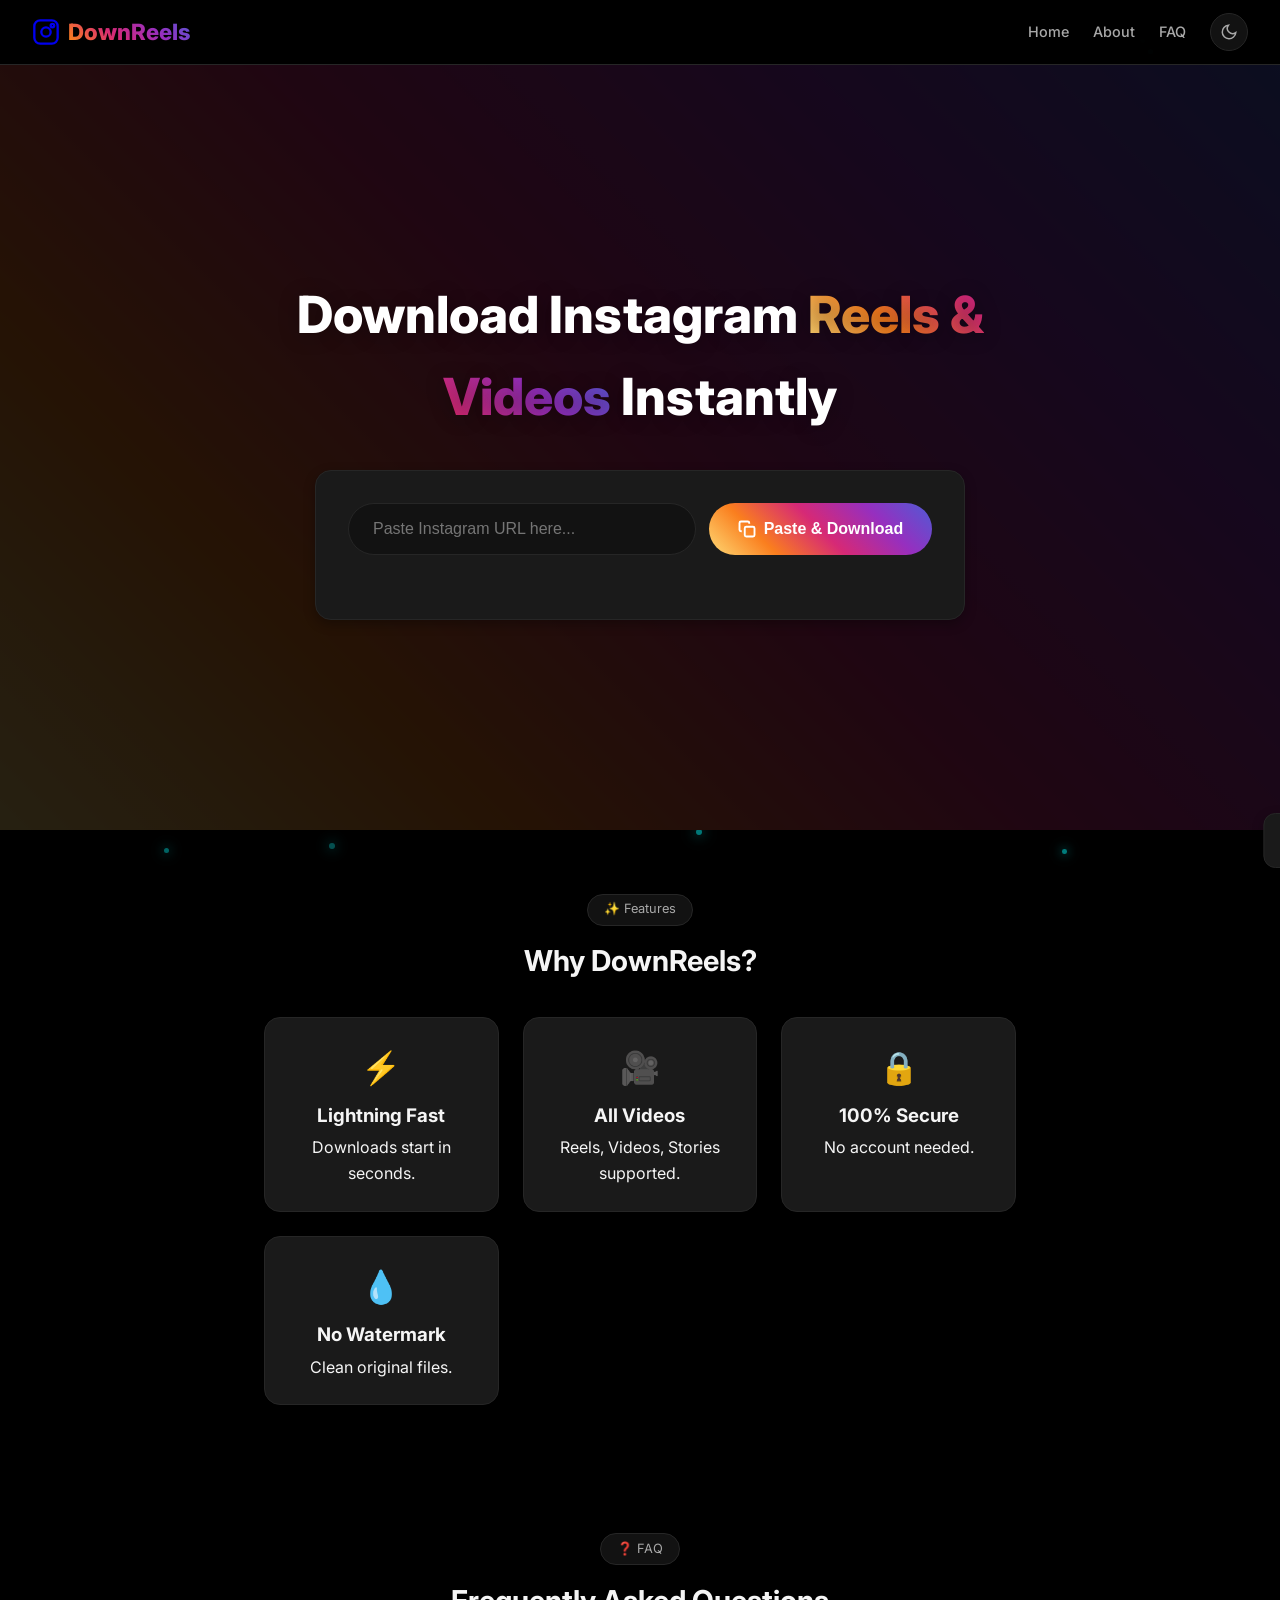
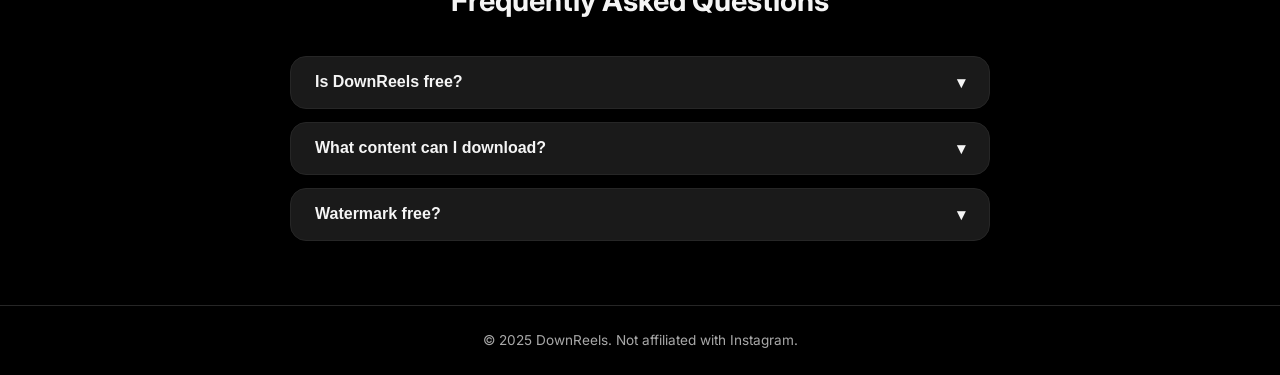
==== commit 85ac9e8f: "Update index.html" ====
--- a/index.html
+++ b/index.html
@@ -3,27 +3,21 @@
 <head>
     <meta charset="UTF-8">
     <meta name="viewport" content="width=device-width, initial-scale=1.0">
-    <title>DownReels - Instagram Downloader | Reels, Stories, Photos</title>
-    <meta name="description" content="Download Instagram Reels, Videos, Stories, Photos, Profile Pictures & Audio in HD.">
+    <title>DownReels - Instagram Video Downloader | HD No Watermark</title>
+    <meta name="description" content="Download Instagram Reels, Videos, Stories in HD. No watermark, no login, 100% free.">
     <link rel="preconnect" href="https://fonts.googleapis.com">
     <link rel="preconnect" href="https://fonts.gstatic.com" crossorigin>
     <link href="https://fonts.googleapis.com/css2?family=Inter:opsz,wght@14..32,400;14..32,500;14..32,600;14..32,700;14..32,800&display=swap" rel="stylesheet">
     <link rel="stylesheet" href="assets/css/style.css">
     <link rel="stylesheet" href="assets/css/responsive.css">
-
-    <!-- 👇 ADD YOUR FAVICON HERE 👇 -->
-    <link rel="icon" type="image/png" href="favicon.svg">   
 </head>
 <body class="dark">
 
-    <!-- Particle Background Canvas -->
-    <canvas id="particleCanvas"></canvas>
-    
-    <!-- Overlay for mobile drawer -->
-    <div class="overlay" id="overlay"></div>
-    
-    <!-- Header -->
-    <header class="navbar-instagram">
+    <!-- ========== PARTICLE BACKGROUND ========== -->
+    <div id="particle-bg" style="position:fixed;top:0;left:0;width:100%;height:100%;z-index:0;pointer-events:none;overflow:hidden;"></div>
+
+    <!-- ========== HEADER ========== -->
+    <header class="navbar-instagram" style="position:relative;z-index:10;">
         <a href="index.html" class="nav-brand">
             <svg width="28" height="28" viewBox="0 0 24 24" fill="none" stroke="currentColor" stroke-width="2">
                 <rect x="2" y="2" width="20" height="20" rx="5"/><circle cx="12" cy="12" r="4"/><circle cx="17.5" cy="6.5" r="1.5"/>
@@ -45,7 +39,7 @@
         </div>
     </header>
 
-    <main>
+    <main style="position:relative;z-index:1;">
         <!-- Hero -->
         <section class="hero" id="hero">
             <div class="container hero-container">
@@ -84,7 +78,7 @@
                 </div>
                 <div class="features-grid">
                     <div class="feature-card"><div class="feature-icon">⚡</div><h3>Lightning Fast</h3><p>Downloads start in seconds.</p></div>
-                    <div class="feature-card"><div class="feature-icon">🎥</div><h3>All Formats</h3><p>Reels, Videos, Stories, Photos, Audio.</p></div>
+                    <div class="feature-card"><div class="feature-icon">🎥</div><h3>All Videos</h3><p>Reels, Videos, Stories supported.</p></div>
                     <div class="feature-card"><div class="feature-icon">🔒</div><h3>100% Secure</h3><p>No account needed.</p></div>
                     <div class="feature-card"><div class="feature-icon">💧</div><h3>No Watermark</h3><p>Clean original files.</p></div>
                 </div>
@@ -100,15 +94,14 @@
                 </div>
                 <div class="faq-list">
                     <div class="faq-item"><button class="faq-question">Is DownReels free? <span>▾</span></button><div class="faq-answer"><p>Yes! 100% free.</p></div></div>
-                    <div class="faq-item"><button class="faq-question">What content can I download? <span>▾</span></button><div class="faq-answer"><p>Reels, Videos, Stories, Photos, Audio from public accounts.</p></div></div>
+                    <div class="faq-item"><button class="faq-question">What content can I download? <span>▾</span></button><div class="faq-answer"><p>Reels, Videos, Stories from public accounts.</p></div></div>
                     <div class="faq-item"><button class="faq-question">Watermark free? <span>▾</span></button><div class="faq-answer"><p>No watermarks. Original files.</p></div></div>
                 </div>
             </div>
         </section>
     </main>
 
-    <!-- Footer -->
-    <footer>
+    <footer style="position:relative;z-index:1;">
         <p>© 2025 DownReels. Not affiliated with Instagram.</p>
     </footer>
 
@@ -118,8 +111,87 @@
         <button class="toast-close" onclick="hideToast()">✕</button>
     </div>
 
+    <!-- Scripts -->
     <script src="assets/js/config.js"></script>
     <script src="assets/js/api.js"></script>
     <script src="assets/js/app.js"></script>
+
+    <!-- Particle Animation Script -->
+    <script>
+        (function() {
+            const container = document.getElementById('particle-bg');
+            const particleCount = 35; // 20-40 particles
+            const colors = ['#00f2ea', '#0ff', '#0ff0f0']; // cyan shades
+
+            function createParticle() {
+                const particle = document.createElement('div');
+                const size = Math.random() * 4 + 2; // 2px to 6px
+                const x = Math.random() * 100;
+                const y = Math.random() * 100;
+                const duration = Math.random() * 15 + 10; // 10s to 25s
+                const delay = Math.random() * 5;
+                const drift = (Math.random() - 0.5) * 50; // -25px to 25px horizontal drift
+                const opacity = Math.random() * 0.3 + 0.2; // 0.2 - 0.5
+                const color = colors[Math.floor(Math.random() * colors.length)];
+
+                particle.className = 'particle';
+                particle.style.cssText = `
+                    position: absolute;
+                    width: ${size}px;
+                    height: ${size}px;
+                    background: ${color};
+                    border-radius: 50%;
+                    opacity: ${opacity};
+                    left: ${x}%;
+                    top: ${y}%;
+                    box-shadow: 0 0 ${size * 2}px ${color}, 0 0 ${size * 4}px ${color};
+                    animation: float ${duration}s ${delay}s infinite linear;
+                    --drift: ${drift}px;
+                    pointer-events: none;
+                    filter: blur(0.5px);
+                `;
+                container.appendChild(particle);
+            }
+
+            for (let i = 0; i < particleCount; i++) {
+                createParticle();
+            }
+
+            // Add keyframes dynamically if not already in CSS
+            if (!document.querySelector('#particle-keyframes')) {
+                const styleSheet = document.createElement('style');
+                styleSheet.id = 'particle-keyframes';
+                styleSheet.textContent = `
+                    @keyframes float {
+                        0% {
+                            transform: translate(0, 100vh) scale(1);
+                            opacity: 0;
+                        }
+                        10% {
+                            opacity: 0.3;
+                        }
+                        90% {
+                            opacity: 0.3;
+                        }
+                        100% {
+                            transform: translate(var(--drift), -100vh) scale(0.8);
+                            opacity: 0;
+                        }
+                    }
+                    .particle {
+                        will-change: transform, opacity;
+                    }
+                `;
+                document.head.appendChild(styleSheet);
+            }
+
+            // Optional: mouse parallax effect
+            document.addEventListener('mousemove', (e) => {
+                const x = (e.clientX / window.innerWidth) * 2 - 1;
+                const y = (e.clientY / window.innerHeight) * 2 - 1;
+                container.style.transform = `translate(${x * 10}px, ${y * 10}px)`;
+            });
+        })();
+    </script>
 </body>
 </html>
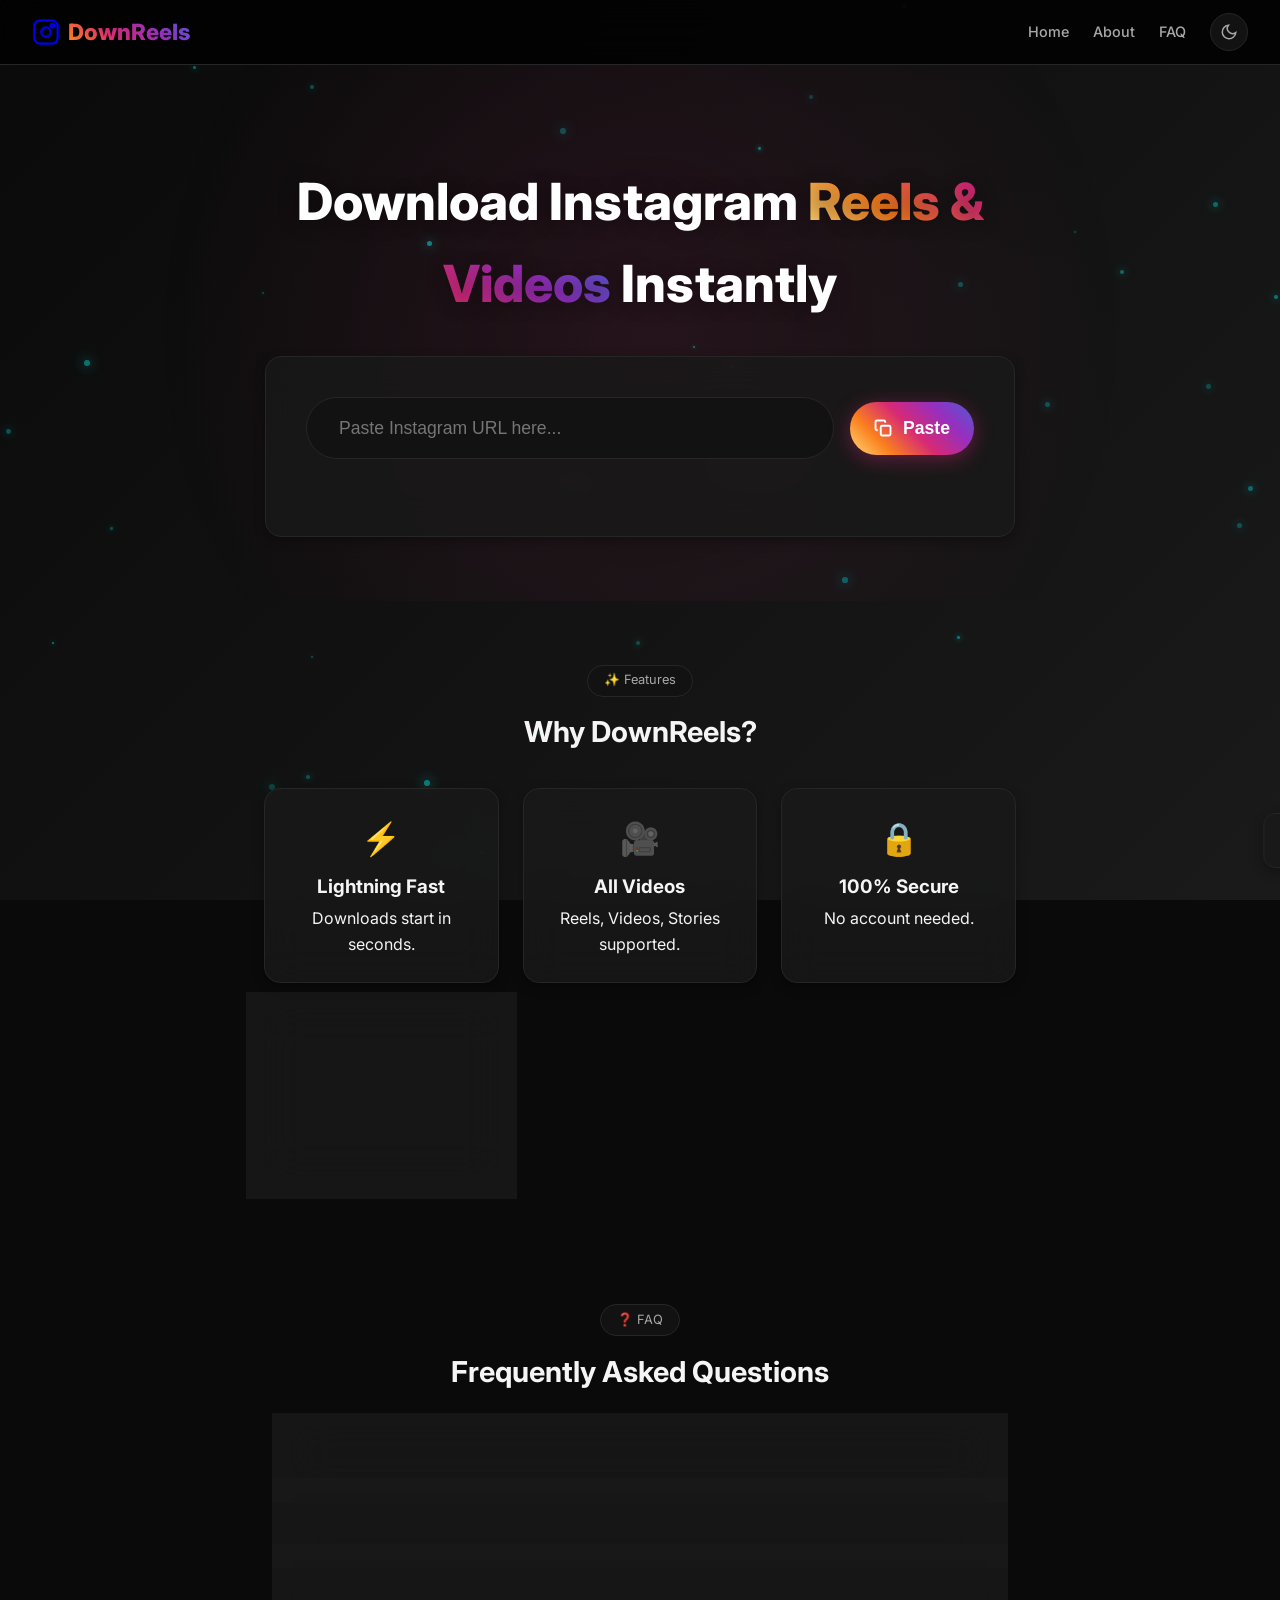
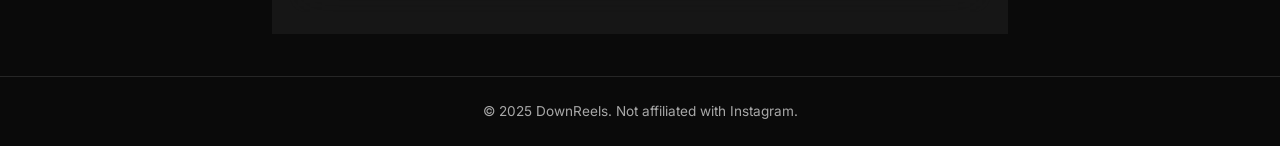
==== commit b479acf6: "Update index.html" ====
--- a/index.html
+++ b/index.html
@@ -52,7 +52,7 @@
                             <svg width="18" height="18" viewBox="0 0 24 24" fill="none" stroke="currentColor" stroke-width="2.5">
                                 <rect x="9" y="9" width="13" height="13" rx="2" ry="2"/><path d="M5 15H4a2 2 0 01-2-2V4a2 2 0 012-2h9a2 2 0 012 2v1"/>
                             </svg>
-                            Paste & Download
+                            Paste
                         </button>
                     </div>
                     <p class="error-msg" id="errorMsg"></p>
--- a/assets/css/style.css
+++ b/assets/css/style.css
@@ -5,9 +5,11 @@
     --ig-purple: #962fbf;
     --ig-blue: #4f5bd5;
     --ig-gradient: linear-gradient(45deg, #feda75, #fa7e1e, #d62976, #962fbf, #4f5bd5);
-    --bg: #000;
+    
+    /* Dark theme (default) */
+    --bg: #0a0a0a;
     --bg-secondary: #121212;
-    --surface: #1a1a1a;
+    --surface: rgba(26, 26, 26, 0.8);
     --border: #262626;
     --text: #f5f5f5;
     --text-secondary: #a8a8a8;
@@ -20,8 +22,8 @@
 
 body.light {
     --bg: #fafafa;
-    --bg-secondary: #fff;
-    --surface: #fff;
+    --bg-secondary: #ffffff;
+    --surface: rgba(255, 255, 255, 0.9);
     --border: #dbdbdb;
     --text: #262626;
     --text-secondary: #8e8e8e;
@@ -36,19 +38,55 @@
     color: var(--text);
     line-height: 1.6;
     transition: background 0.3s, color 0.3s;
-}
-
+    position: relative;
+    overflow-x: hidden;
+}
+
+/* ===== GLASSMORPHISM & BACKGROUND ===== */
+body::before {
+    content: '';
+    position: fixed;
+    top: 0; left: 0;
+    width: 100%; height: 100%;
+    background: linear-gradient(135deg, #0a0a0a, #1a1a1a);
+    z-index: -2;
+}
+
+/* Particle background container (already in HTML with z-index:0) */
+#particle-bg {
+    z-index: 0;
+}
+
+/* Ensure all main content is above particles */
+main, header, footer, .toast {
+    position: relative;
+    z-index: 1;
+}
+
+/* Glassmorphism cards */
+.downloader-card,
+.feature-card,
+.faq-item,
+.result-row {
+    background: var(--surface);
+    backdrop-filter: blur(20px);
+    -webkit-backdrop-filter: blur(20px);
+    border: 1px solid var(--border);
+    box-shadow: var(--shadow);
+}
+
+/* Container */
 .container { width:100%; max-width:800px; margin:0 auto; padding:0 1.5rem; }
 
 /* Header */
 .navbar-instagram {
     position: sticky; top:0; z-index:1000;
-    background: rgba(0,0,0,0.9); backdrop-filter: blur(20px);
+    background: rgba(0,0,0,0.8); backdrop-filter: blur(20px);
     border-bottom: 1px solid var(--border);
     padding: 0.8rem 2rem;
     display: flex; justify-content: space-between; align-items: center;
 }
-body.light .navbar-instagram { background: rgba(255,255,255,0.95); }
+body.light .navbar-instagram { background: rgba(255,255,255,0.8); }
 
 .nav-brand {
     display: flex; align-items: center; gap:0.5rem;
@@ -70,215 +108,326 @@
 body.light .moon-icon { display: none; }
 body:not(.light) .sun-icon { display: none; }
 
-/* Hero */
+/* Hero – reduced padding to move content up */
 .hero {
-    background: var(--ig-gradient);
-    min-height: 85vh;
-    display: flex; align-items: center; justify-content: center;
+    background: transparent;
+    min-height: auto;               /* was 85vh, now auto */
+    display: flex;
+    align-items: center;
+    justify-content: center;
     text-align: center;
     position: relative;
-    padding: 4rem 0;
+    padding: 6rem 0 4rem;           /* top padding increased to push content slightly down but above earlier */
 }
 .hero::before {
-    content: ''; position: absolute; inset:0;
-    background: rgba(0,0,0,0.85);
-}
-body.light .hero::before { background: rgba(255,255,255,0.9); }
-
-.hero-container { position: relative; z-index:1; width:100%; }
+    content: '';
+    position: absolute;
+    inset:0;
+    background: radial-gradient(circle at 50% 50%, rgba(214,41,118,0.1) 0%, transparent 70%);
+    z-index: -1;
+}
+.hero-container { position: relative; width:100%; }
 
 .hero-title {
-    font-size: clamp(2rem, 5vw, 3.2rem); font-weight:800;
-    color: #fff; margin-bottom: 2rem;
+    font-size: clamp(2rem, 5vw, 3.2rem);
+    font-weight:800;
+    color: #fff;
+    margin-bottom: 2rem;
     text-shadow: 0 2px 20px rgba(0,0,0,0.3);
 }
 .gradient-text {
     background: var(--ig-gradient);
-    -webkit-background-clip: text; -webkit-text-fill-color: transparent;
-}
-
-/* Downloader Card */
+    -webkit-background-clip: text;
+    -webkit-text-fill-color: transparent;
+}
+
+/* ===== DOWNLOADER CARD – FIXED & ENLARGED ===== */
 .downloader-card {
-    background: var(--surface); border:1px solid var(--border);
-    border-radius: var(--radius); padding:2rem;
-    box-shadow: var(--shadow); max-width:650px; margin:0 auto;
-}
-.input-group { display: flex; gap:0.8rem; flex-wrap: wrap; }
+    max-width: 750px;                /* increased from 650px */
+    width: 100%;
+    margin: 0 auto;
+    padding: 2.5rem 2.5rem;         /* more padding */
+    border-radius: var(--radius);
+}
+
+.input-group {
+    display: flex;
+    gap: 1rem;
+    flex-wrap: wrap;
+    align-items: center;
+}
+
 .url-input {
-    flex:1; min-width:200px;
-    padding:1rem 1.5rem;
-    background: var(--bg-secondary); border:1px solid var(--border);
-    border-radius: 50px; color:var(--text); font-size:1rem;
+    flex: 1;
+    min-width: 250px;
+    padding: 1.2rem 2rem;           /* larger input */
+    background: var(--bg-secondary);
+    border: 1px solid var(--border);
+    border-radius: 50px;
+    color: var(--text);
+    font-size: 1.1rem;
     outline: none;
-}
-.url-input:focus { border-color: #d62976; }
+    transition: border 0.3s;
+}
+.url-input:focus {
+    border-color: #d62976;
+    box-shadow: 0 0 0 3px rgba(214,41,118,0.2);
+}
 
 .btn-paste {
-    background: var(--ig-gradient); border:none; border-radius:50px;
-    padding:1rem 1.8rem; color:#fff; font-weight:700; font-size:1rem;
-    cursor: pointer; display:flex; align-items:center; gap:0.5rem;
-    white-space: nowrap; transition: transform 0.2s;
-}
-.btn-paste:hover { transform: translateY(-2px); }
-.btn-paste:disabled { opacity:0.7; cursor:not-allowed; transform:none; }
-
-.error-msg { color:#ed4956; margin-top:0.8rem; font-size:0.9rem; min-height:1.2rem; }
+    background: var(--ig-gradient);
+    border: none;
+    border-radius: 50px;
+    padding: 1rem 1.5rem;         /* larger button */
+    color: #fff;
+    font-weight: 700;
+    font-size: 1.1rem;
+    cursor: pointer;
+    display: flex;
+    align-items: center;
+    gap: 0.7rem;
+    white-space: nowrap;
+    transition: transform 0.2s, box-shadow 0.2s;
+    box-shadow: 0 4px 20px rgba(214,41,118,0.4);
+}
+.btn-paste:hover {
+    transform: translateY(-3px);
+    box-shadow: 0 8px 30px rgba(214,41,118,0.6);
+}
+.btn-paste:disabled {
+    opacity: 0.7;
+    cursor: not-allowed;
+    transform: none;
+}
+
+.error-msg {
+    color: #ed4956;
+    margin-top: 0.8rem;
+    font-size: 0.95rem;
+    min-height: 1.5rem;
+}
 
 /* Loader */
-.loader-container { display:flex; flex-direction:column; align-items:center; gap:1rem; margin:2rem 0; }
+.loader-container {
+    display: flex;
+    flex-direction: column;
+    align-items: center;
+    gap: 1rem;
+    margin: 2rem 0;
+}
 .spinner {
-    width:44px; height:44px;
-    border:4px solid var(--border); border-top-color:#d62976;
-    border-radius:50%; animation: spin 0.7s linear infinite;
-}
-@keyframes spin { to { transform:rotate(360deg); } }
-
-/* ========== RESULTS – CARD SIZE BADA KAR DIYA ========== */
-.results-section { margin:2rem 0; }
-.results-grid { display:flex; flex-direction:column; gap:1.5rem; }
+    width: 44px;
+    height: 44px;
+    border: 4px solid var(--border);
+    border-top-color: #d62976;
+    border-radius: 50%;
+    animation: spin 0.7s linear infinite;
+}
+@keyframes spin { to { transform: rotate(360deg); } }
+
+/* Results Cards */
+.results-section { margin: 2rem 0; }
+.results-grid { display: flex; flex-direction: column; gap: 1.5rem; }
 
 .result-row {
-    background: var(--surface); border:1px solid var(--border);
-    border-radius: var(--radius); padding:2rem;
-    display: flex; gap:2.5rem; align-items: center;
-    box-shadow: var(--shadow); transition: transform 0.2s;
-    max-width: 1000px;        /* 👈 card width 1000px */
+    padding: 2rem;
+    display: flex;
+    gap: 2.5rem;
+    align-items: center;
+    max-width: 1000px;
     margin: 0 auto;
+    border-radius: var(--radius);
+    transition: transform 0.2s;
 }
 .result-row:hover { transform: translateY(-2px); }
 
 .result-preview {
-    width: 350px;             /* 👈 preview box width */
-    height: 220px;            /* 👈 preview box height */
-    border-radius: 12px; overflow:hidden;
-    background: var(--bg-secondary); flex-shrink:0;
+    width: 350px;
+    height: 220px;
+    border-radius: 12px;
+    overflow: hidden;
+    background: var(--bg-secondary);
+    flex-shrink: 0;
     position: relative;
 }
-.result-video { width:100%; height:100%; object-fit:cover; }
+.result-video { width: 100%; height: 100%; object-fit: cover; }
 .result-video-placeholder {
-    width:100%; height:100%; display:flex; align-items:center; justify-content:center;
-    font-size:3rem; opacity:0.3;
+    width: 100%; height: 100%;
+    display: flex;
+    align-items: center;
+    justify-content: center;
+    font-size: 3rem;
+    opacity: 0.3;
 }
 .result-duration-badge {
-    position:absolute; bottom:8px; right:8px;
-    background: rgba(0,0,0,0.7); color:#fff;
-    padding:3px 8px; border-radius:4px; font-size:0.7rem;
-}
-
-.result-content { flex:1; display:flex; flex-direction:column; justify-content:space-between; gap:1rem; }
+    position: absolute;
+    bottom: 8px;
+    right: 8px;
+    background: rgba(0,0,0,0.7);
+    color: #fff;
+    padding: 3px 8px;
+    border-radius: 4px;
+    font-size: 0.7rem;
+}
+
+.result-content {
+    flex: 1;
+    display: flex;
+    flex-direction: column;
+    justify-content: space-between;
+    gap: 1rem;
+}
 .result-title {
-    font-size:1.3rem; font-weight:700; cursor:pointer; text-align:left;
-}
-.result-title:hover { color:#d62976; }
+    font-size: 1.3rem;
+    font-weight: 700;
+    cursor: pointer;
+    text-align: left;
+}
+.result-title:hover { color: #d62976; }
 .result-creator {
-    font-size:0.9rem; color:var(--text-secondary);
-    display:flex; align-items:center; gap:0.4rem; margin-top:0.2rem;
-}
-.creator-dot { width:8px; height:8px; background:#d62976; border-radius:50%; }
-.result-meta { display:flex; flex-wrap:wrap; gap:0.6rem; margin-top:0.5rem; }
+    font-size: 0.9rem;
+    color: var(--text-secondary);
+    display: flex;
+    align-items: center;
+    gap: 0.4rem;
+    margin-top: 0.2rem;
+}
+.creator-dot { width: 8px; height: 8px; background: #d62976; border-radius: 50%; }
+.result-meta { display: flex; flex-wrap: wrap; gap: 0.6rem; margin-top: 0.5rem; }
 .meta-tag {
-    background: var(--bg-secondary); border:1px solid var(--border);
-    padding:4px 12px; border-radius:20px; font-size:0.8rem;
+    background: var(--bg-secondary);
+    border: 1px solid var(--border);
+    padding: 4px 12px;
+    border-radius: 20px;
+    font-size: 0.8rem;
     color: var(--text-secondary);
 }
 
-.result-actions { display:flex; flex-direction:column; gap:0.8rem; margin-top:auto; }
+.result-actions {
+    display: flex;
+    flex-direction: column;
+    gap: 0.8rem;
+    margin-top: auto;
+}
 .btn-dl-row, .btn-new-link {
-    padding:0.8rem 1.5rem; border:none; border-radius:12px;
-    font-weight:600; font-size:0.9rem; cursor:pointer;
-    display:flex; align-items:center; justify-content:center; gap:0.5rem;
+    padding: 0.8rem 1.5rem;
+    border: none;
+    border-radius: 12px;
+    font-weight: 600;
+    font-size: 0.9rem;
+    cursor: pointer;
+    display: flex;
+    align-items: center;
+    justify-content: center;
+    gap: 0.5rem;
     transition: all 0.2s;
 }
 .btn-dl-row {
-    background: var(--ig-gradient); color:#fff;
+    background: var(--ig-gradient);
+    color: #fff;
 }
 .btn-dl-row:hover:not(:disabled) { transform: translateY(-2px); }
-.btn-dl-row:disabled { opacity:0.7; cursor:not-allowed; }
+.btn-dl-row:disabled { opacity: 0.7; cursor: not-allowed; }
 .btn-new-link {
-    background: var(--bg-secondary); color:var(--text-secondary);
-    border:1px solid var(--border);
-}
-.btn-new-link:hover { background: var(--border); color:var(--text); }
+    background: var(--bg-secondary);
+    color: var(--text-secondary);
+    border: 1px solid var(--border);
+}
+.btn-new-link:hover { background: var(--border); color: var(--text); }
 
 .btn-spinner {
-    width:14px; height:14px; border:2px solid rgba(255,255,255,0.3);
-    border-top-color:#fff; border-radius:50%; animation:spin 0.6s linear infinite;
-    display:inline-block;
+    width: 14px;
+    height: 14px;
+    border: 2px solid rgba(255,255,255,0.3);
+    border-top-color: #fff;
+    border-radius: 50%;
+    animation: spin 0.6s linear infinite;
+    display: inline-block;
 }
 
 /* Sections */
-section { padding:4rem 0; }
-.section-header { text-align:center; margin-bottom:2rem; }
+section { padding: 4rem 0; }
+.section-header { text-align: center; margin-bottom: 2rem; }
 .badge {
-    display:inline-block; background:var(--bg-secondary);
-    border:1px solid var(--border); border-radius:30px;
-    padding:0.3rem 1rem; font-size:0.8rem; color:var(--text-secondary);
-    margin-bottom:0.8rem;
-}
-h2 { font-size:1.8rem; }
-.features-grid { display:grid; grid-template-columns:repeat(auto-fit,minmax(200px,1fr)); gap:1.5rem; }
+    display: inline-block;
+    background: var(--bg-secondary);
+    border: 1px solid var(--border);
+    border-radius: 30px;
+    padding: 0.3rem 1rem;
+    font-size: 0.8rem;
+    color: var(--text-secondary);
+    margin-bottom: 0.8rem;
+}
+h2 { font-size: 1.8rem; }
+.features-grid { display: grid; grid-template-columns: repeat(auto-fit, minmax(200px, 1fr)); gap: 1.5rem; }
 .feature-card {
-    background:var(--surface); border:1px solid var(--border);
-    border-radius:var(--radius); padding:1.5rem; text-align:center;
+    padding: 1.5rem;
+    text-align: center;
+    border-radius: var(--radius);
     transition: transform 0.2s;
 }
-.feature-card:hover { transform:translateY(-2px); }
-.feature-icon { font-size:2rem; margin-bottom:0.5rem; }
-.feature-card h3 { margin-bottom:0.3rem; }
-
-.faq-list { max-width:700px; margin:0 auto; display:flex; flex-direction:column; gap:0.8rem; }
-.faq-item {
-    background:var(--surface); border:1px solid var(--border);
-    border-radius:var(--radius); padding:1rem 1.5rem;
-}
+.feature-card:hover { transform: translateY(-2px); }
+.feature-icon { font-size: 2rem; margin-bottom: 0.5rem; }
+.feature-card h3 { margin-bottom: 0.3rem; }
+
+.faq-list { max-width: 700px; margin: 0 auto; display: flex; flex-direction: column; gap: 0.8rem; }
+.faq-item { padding: 1rem 1.5rem; border-radius: var(--radius); }
 .faq-question {
-    width:100%; background:none; border:none;
-    color:var(--text); font-size:1rem; font-weight:600;
-    display:flex; justify-content:space-between; cursor:pointer;
-}
-.faq-answer { max-height:0; overflow:hidden; transition:max-height 0.3s; color:var(--text-secondary); }
-.faq-item.open .faq-answer { max-height:150px; padding-top:0.5rem; }
+    width: 100%;
+    background: none;
+    border: none;
+    color: var(--text);
+    font-size: 1rem;
+    font-weight: 600;
+    display: flex;
+    justify-content: space-between;
+    cursor: pointer;
+}
+.faq-answer { max-height: 0; overflow: hidden; transition: max-height 0.3s; color: var(--text-secondary); }
+.faq-item.open .faq-answer { max-height: 150px; padding-top: 0.5rem; }
 
 /* Toast */
 .toast {
-    position:fixed; bottom:2rem; right:2rem;
-    background:var(--surface); border:1px solid var(--border);
-    box-shadow:var(--shadow); padding:1rem 1.5rem; border-radius:12px;
-    display:flex; align-items:center; gap:0.8rem; z-index:999;
-    transform:translateX(120%); transition:transform 0.3s;
-}
-.toast.show { transform:translateX(0); }
-.toast-close { background:none; border:none; color:var(--text-secondary); cursor:pointer; font-size:1.1rem; }
-
-footer { text-align:center; padding:1.5rem; color:var(--text-secondary); border-top:1px solid var(--border); font-size:0.85rem; }
+    position: fixed;
+    bottom: 2rem;
+    right: 2rem;
+    background: var(--surface);
+    backdrop-filter: blur(20px);
+    border: 1px solid var(--border);
+    box-shadow: var(--shadow);
+    padding: 1rem 1.5rem;
+    border-radius: 12px;
+    display: flex;
+    align-items: center;
+    gap: 0.8rem;
+    z-index: 999;
+    transform: translateX(120%);
+    transition: transform 0.3s;
+}
+.toast.show { transform: translateX(0); }
+.toast-close { background: none; border: none; color: var(--text-secondary); cursor: pointer; font-size: 1.1rem; }
+
+footer { text-align: center; padding: 1.5rem; color: var(--text-secondary); border-top: 1px solid var(--border); font-size: 0.85rem; }
 
 /* Hide sections when results shown */
 body.results-active .hero-title,
 body.results-active .downloader-card,
 body.results-active .features,
-body.results-active .faq { display:none !important; }
-body.results-active .hero { min-height:auto; padding:2rem 0; }
+body.results-active .faq { display: none !important; }
+body.results-active .hero { min-height: auto; padding: 2rem 0; }
 
 /* ========== RESPONSIVE ========== */
 @media (max-width: 768px) {
     .navbar-instagram { padding:0.8rem 1rem; }
     .nav-links { gap:1rem; }
-    .hero { min-height:70vh; padding:3rem 0; }
+    .hero { padding: 5rem 0 3rem; }
     .hero-title { font-size:1.6rem; }
-    .downloader-card { padding:1.2rem; }
-    .input-group { flex-direction:column; }
-    .btn-paste { width:100%; justify-content:center; }
-    
-    /* Mobile card – stack vertically */
-    .result-row {
-        flex-direction: column;
-        max-width: 100%;
-        padding: 1.2rem;
-    }
-    .result-preview {
-        width: 100%;
-        height: 250px;
-    }
+    .downloader-card { padding: 1.5rem; max-width: 100%; }
+    .input-group { flex-direction: column; }
+    .btn-paste { width: 100%; justify-content: center; }
+    .url-input { padding: 1rem 1.5rem; font-size: 1rem; }
+    .result-row { flex-direction: column; max-width: 100%; padding: 1.2rem; }
+    .result-preview { width: 100%; height: 250px; }
     .result-actions { flex-direction: row; }
     .btn-dl-row, .btn-new-link { flex:1; }
 }
@@ -286,7 +435,7 @@
 @media (max-width: 480px) {
     .hero-title { font-size:1.4rem; }
     .url-input { padding:0.8rem 1rem; font-size:0.9rem; }
-    .btn-paste { padding:0.8rem 1rem; font-size:0.9rem; }
+    .btn-paste { padding:0.9rem 1.2rem; font-size:0.9rem; }
     .result-preview { height:200px; }
     .result-title { font-size:1.1rem; }
 }
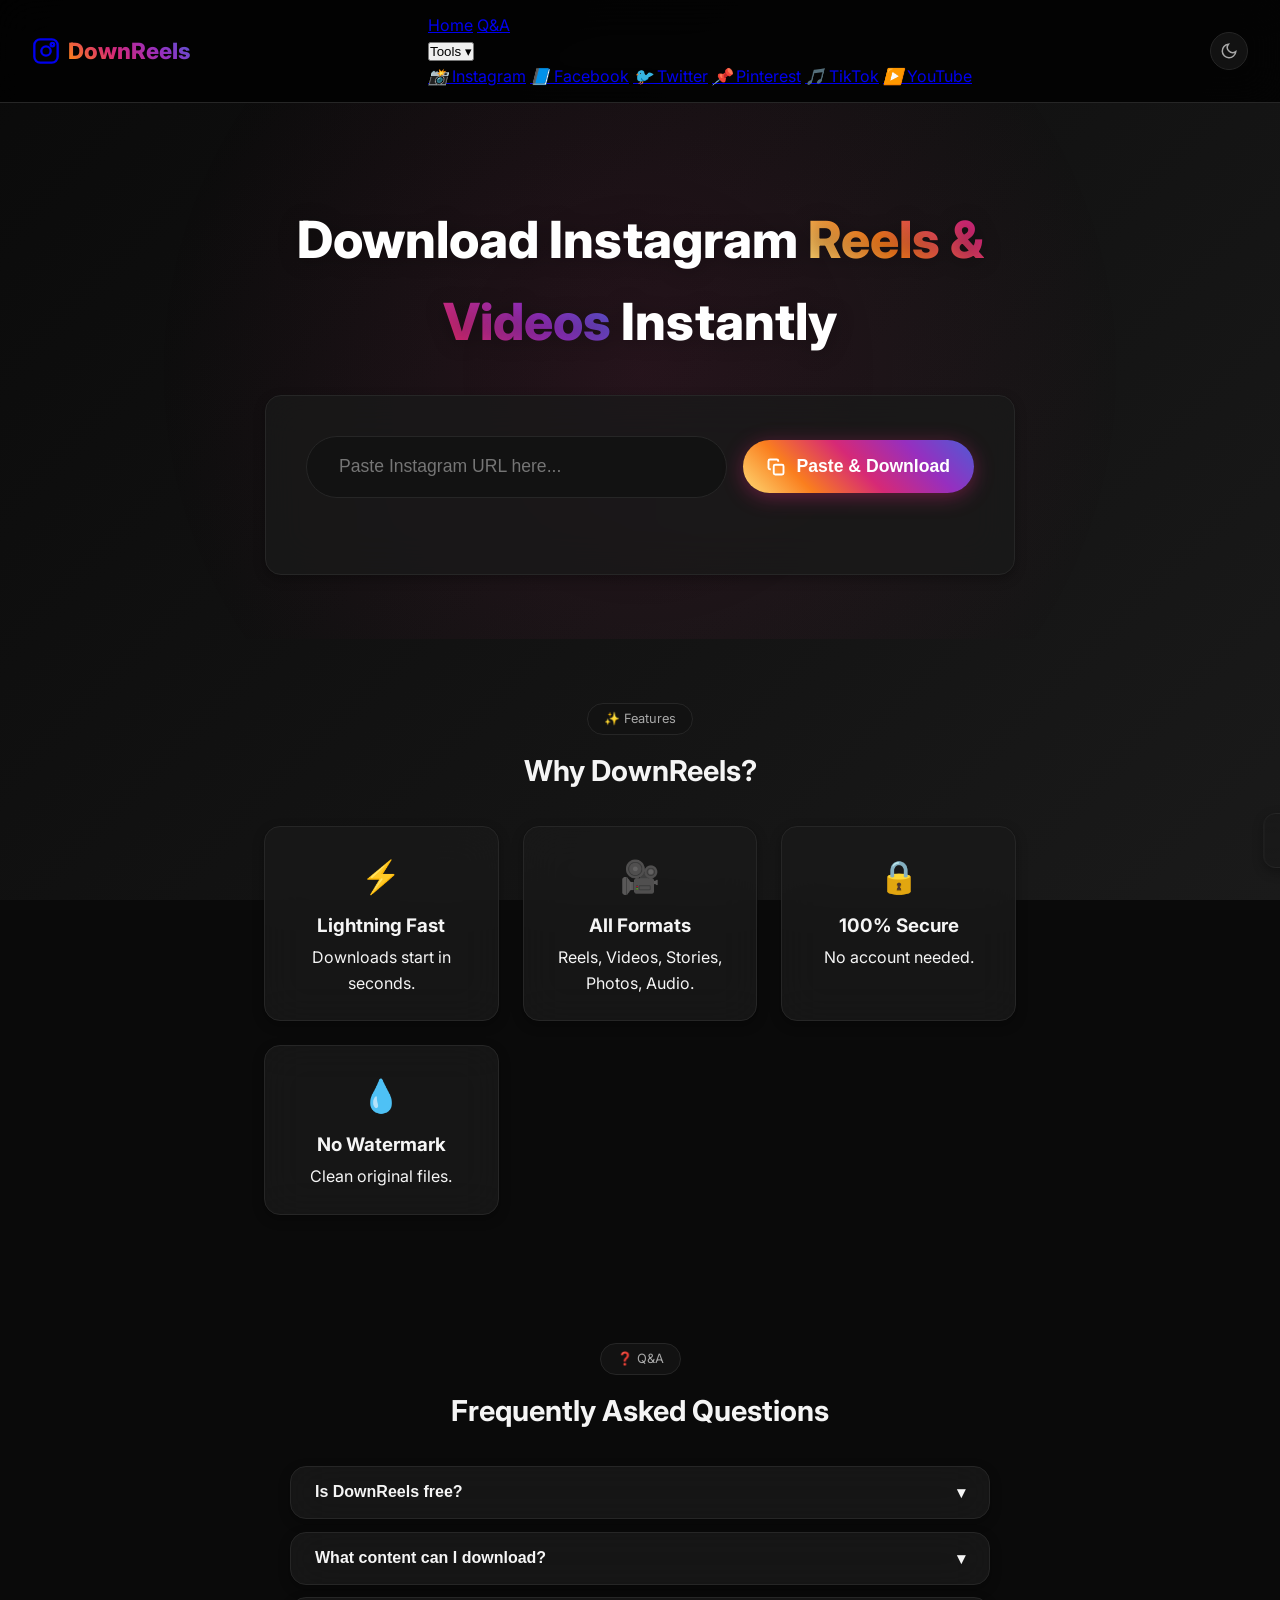
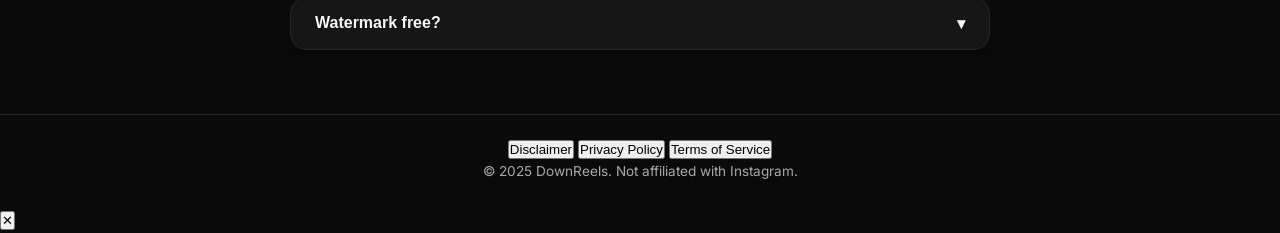
==== commit 355d792d: "Update index.html" ====
--- a/index.html
+++ b/index.html
@@ -3,8 +3,8 @@
 <head>
     <meta charset="UTF-8">
     <meta name="viewport" content="width=device-width, initial-scale=1.0">
-    <title>DownReels - Instagram Video Downloader | HD No Watermark</title>
-    <meta name="description" content="Download Instagram Reels, Videos, Stories in HD. No watermark, no login, 100% free.">
+    <title>DownReels - Instagram Video Downloader</title>
+    <meta name="description" content="Download Instagram Reels, Videos in HD. No watermark, fast and free.">
     <link rel="preconnect" href="https://fonts.googleapis.com">
     <link rel="preconnect" href="https://fonts.gstatic.com" crossorigin>
     <link href="https://fonts.googleapis.com/css2?family=Inter:opsz,wght@14..32,400;14..32,500;14..32,600;14..32,700;14..32,800&display=swap" rel="stylesheet">
@@ -13,185 +13,130 @@
 </head>
 <body class="dark">
 
-    <!-- ========== PARTICLE BACKGROUND ========== -->
-    <div id="particle-bg" style="position:fixed;top:0;left:0;width:100%;height:100%;z-index:0;pointer-events:none;overflow:hidden;"></div>
+<!-- ===== HEADER ===== -->
+<header class="navbar-instagram">
+    <!-- Brand (Left) -->
+    <a href="index.html" class="nav-brand">
+        <svg width="28" height="28" viewBox="0 0 24 24" fill="none" stroke="currentColor" stroke-width="2">
+            <rect x="2" y="2" width="20" height="20" rx="5"/><circle cx="12" cy="12" r="4"/><circle cx="17.5" cy="6.5" r="1.5"/>
+        </svg>
+        DownReels
+    </a>
 
-    <!-- ========== HEADER ========== -->
-    <header class="navbar-instagram" style="position:relative;z-index:10;">
-        <a href="index.html" class="nav-brand">
-            <svg width="28" height="28" viewBox="0 0 24 24" fill="none" stroke="currentColor" stroke-width="2">
-                <rect x="2" y="2" width="20" height="20" rx="5"/><circle cx="12" cy="12" r="4"/><circle cx="17.5" cy="6.5" r="1.5"/>
-            </svg>
-            DownReels
-        </a>
-        <div class="nav-links">
-            <a href="index.html">Home</a>
-            <a href="about.html">About</a>
-            <a href="faq.html">FAQ</a>
-            <button id="themeToggle" class="theme-toggle-btn" aria-label="Toggle theme">
-                <svg class="sun-icon" width="18" height="18" viewBox="0 0 24 24" fill="none" stroke="currentColor" stroke-width="2">
-                    <circle cx="12" cy="12" r="5"/><line x1="12" y1="1" x2="12" y2="3"/><line x1="12" y1="21" x2="12" y2="23"/><line x1="4.22" y1="4.22" x2="5.64" y2="5.64"/><line x1="18.36" y1="18.36" x2="19.78" y2="19.78"/><line x1="1" y1="12" x2="3" y2="12"/><line x1="21" y1="12" x2="23" y2="12"/><line x1="4.22" y1="19.78" x2="5.64" y2="18.36"/><line x1="18.36" y1="5.64" x2="19.78" y2="4.22"/>
-                </svg>
-                <svg class="moon-icon" width="18" height="18" viewBox="0 0 24 24" fill="none" stroke="currentColor" stroke-width="2">
-                    <path d="M21 12.79A9 9 0 1111.21 3 7 7 0 0021 12.79z"/>
-                </svg>
-            </button>
+    <!-- Center Navigation -->
+    <nav class="nav-center">
+        <a href="index.html" class="nav-link">Home</a>
+        <a href="#faq" class="nav-link">Q&A</a>
+        <div class="dropdown">
+            <button class="nav-link dropdown-toggle">Tools <span class="arrow">▾</span></button>
+            <div class="dropdown-menu">
+                <a href="#" class="dropdown-item"><i class="icon">📸</i> Instagram</a>
+                <a href="#" class="dropdown-item"><i class="icon">📘</i> Facebook</a>
+                <a href="#" class="dropdown-item"><i class="icon">🐦</i> Twitter</a>
+                <a href="#" class="dropdown-item"><i class="icon">📌</i> Pinterest</a>
+                <a href="#" class="dropdown-item"><i class="icon">🎵</i> TikTok</a>
+                <a href="#" class="dropdown-item"><i class="icon">▶️</i> YouTube</a>
+            </div>
         </div>
-    </header>
+    </nav>
 
-    <main style="position:relative;z-index:1;">
-        <!-- Hero -->
-        <section class="hero" id="hero">
-            <div class="container hero-container">
-                <h1 class="hero-title">Download Instagram <span class="gradient-text">Reels & Videos</span> Instantly</h1>
-                
-                <div class="downloader-card" id="downloaderCard">
-                    <div class="input-group">
-                        <input type="url" id="urlInput" class="url-input" placeholder="Paste Instagram URL here..." autocomplete="off">
-                        <button id="pasteBtn" class="btn-paste">
-                            <svg width="18" height="18" viewBox="0 0 24 24" fill="none" stroke="currentColor" stroke-width="2.5">
-                                <rect x="9" y="9" width="13" height="13" rx="2" ry="2"/><path d="M5 15H4a2 2 0 01-2-2V4a2 2 0 012-2h9a2 2 0 012 2v1"/>
-                            </svg>
-                            Paste
-                        </button>
-                    </div>
-                    <p class="error-msg" id="errorMsg"></p>
+    <!-- Theme Toggle (Right) -->
+    <button id="themeToggle" class="theme-toggle-btn" aria-label="Toggle theme">
+        <svg class="sun-icon" width="18" height="18" viewBox="0 0 24 24" fill="none" stroke="currentColor" stroke-width="2">
+            <circle cx="12" cy="12" r="5"/><line x1="12" y1="1" x2="12" y2="3"/><line x1="12" y1="21" x2="12" y2="23"/><line x1="4.22" y1="4.22" x2="5.64" y2="5.64"/><line x1="18.36" y1="18.36" x2="19.78" y2="19.78"/><line x1="1" y1="12" x2="3" y2="12"/><line x1="21" y1="12" x2="23" y2="12"/><line x1="4.22" y1="19.78" x2="5.64" y2="18.36"/><line x1="18.36" y1="5.64" x2="19.78" y2="4.22"/>
+        </svg>
+        <svg class="moon-icon" width="18" height="18" viewBox="0 0 24 24" fill="none" stroke="currentColor" stroke-width="2">
+            <path d="M21 12.79A9 9 0 1111.21 3 7 7 0 0021 12.79z"/>
+        </svg>
+    </button>
+</header>
+
+<!-- ===== MAIN ===== -->
+<main>
+    <!-- Hero / Downloader (same as before) -->
+    <section class="hero" id="hero">
+        <div class="container hero-container">
+            <h1 class="hero-title">Download Instagram <span class="gradient-text">Reels & Videos</span> Instantly</h1>
+            <div class="downloader-card" id="downloaderCard">
+                <div class="input-group">
+                    <input type="url" id="urlInput" class="url-input" placeholder="Paste Instagram URL here..." autocomplete="off">
+                    <button id="pasteBtn" class="btn-paste">
+                        <svg width="18" height="18" viewBox="0 0 24 24" fill="none" stroke="currentColor" stroke-width="2.5">
+                            <rect x="9" y="9" width="13" height="13" rx="2" ry="2"/><path d="M5 15H4a2 2 0 01-2-2V4a2 2 0 012-2h9a2 2 0 012 2v1"/>
+                        </svg>
+                        Paste & Download
+                    </button>
                 </div>
+                <p class="error-msg" id="errorMsg"></p>
+            </div>
+            <div id="loader" class="loader-container" style="display:none;">
+                <div class="spinner"></div>
+                <p>Fetching media...</p>
+            </div>
+            <div id="results" class="results-section" style="display:none;">
+                <div id="resultsGrid" class="results-grid"></div>
+            </div>
+        </div>
+    </section>
 
-                <div id="loader" class="loader-container" style="display:none;">
-                    <div class="spinner"></div>
-                    <p>Fetching media...</p>
-                </div>
+    <!-- Features (unchanged) -->
+    <section class="features" id="features">
+        <div class="container">
+            <div class="section-header">
+                <span class="badge">✨ Features</span>
+                <h2>Why DownReels?</h2>
+            </div>
+            <div class="features-grid">
+                <div class="feature-card"><div class="feature-icon">⚡</div><h3>Lightning Fast</h3><p>Downloads start in seconds.</p></div>
+                <div class="feature-card"><div class="feature-icon">🎥</div><h3>All Formats</h3><p>Reels, Videos, Stories, Photos, Audio.</p></div>
+                <div class="feature-card"><div class="feature-icon">🔒</div><h3>100% Secure</h3><p>No account needed.</p></div>
+                <div class="feature-card"><div class="feature-icon">💧</div><h3>No Watermark</h3><p>Clean original files.</p></div>
+            </div>
+        </div>
+    </section>
 
-                <div id="results" class="results-section" style="display:none;">
-                    <div id="resultsGrid" class="results-grid"></div>
-                </div>
+    <!-- FAQ (Q&A) -->
+    <section class="faq" id="faq">
+        <div class="container">
+            <div class="section-header">
+                <span class="badge">❓ Q&A</span>
+                <h2>Frequently Asked Questions</h2>
             </div>
-        </section>
+            <div class="faq-list">
+                <div class="faq-item"><button class="faq-question">Is DownReels free? <span>▾</span></button><div class="faq-answer"><p>Yes! 100% free.</p></div></div>
+                <div class="faq-item"><button class="faq-question">What content can I download? <span>▾</span></button><div class="faq-answer"><p>Reels, Videos, Stories, Photos, Audio from public accounts.</p></div></div>
+                <div class="faq-item"><button class="faq-question">Watermark free? <span>▾</span></button><div class="faq-answer"><p>No watermarks. Original files.</p></div></div>
+            </div>
+        </div>
+    </section>
+</main>
 
-        <!-- Features -->
-        <section class="features" id="features">
-            <div class="container">
-                <div class="section-header">
-                    <span class="badge">✨ Features</span>
-                    <h2>Why DownReels?</h2>
-                </div>
-                <div class="features-grid">
-                    <div class="feature-card"><div class="feature-icon">⚡</div><h3>Lightning Fast</h3><p>Downloads start in seconds.</p></div>
-                    <div class="feature-card"><div class="feature-icon">🎥</div><h3>All Videos</h3><p>Reels, Videos, Stories supported.</p></div>
-                    <div class="feature-card"><div class="feature-icon">🔒</div><h3>100% Secure</h3><p>No account needed.</p></div>
-                    <div class="feature-card"><div class="feature-icon">💧</div><h3>No Watermark</h3><p>Clean original files.</p></div>
-                </div>
-            </div>
-        </section>
+<!-- ===== FOOTER ===== -->
+<footer class="footer">
+    <div class="footer-links">
+        <button class="footer-btn" data-modal="disclaimer">Disclaimer</button>
+        <button class="footer-btn" data-modal="policy">Privacy Policy</button>
+        <button class="footer-btn" data-modal="terms">Terms of Service</button>
+    </div>
+    <p class="footer-copy">© 2025 DownReels. Not affiliated with Instagram.</p>
+</footer>
 
-        <!-- FAQ -->
-        <section class="faq" id="faq">
-            <div class="container">
-                <div class="section-header">
-                    <span class="badge">❓ FAQ</span>
-                    <h2>Frequently Asked Questions</h2>
-                </div>
-                <div class="faq-list">
-                    <div class="faq-item"><button class="faq-question">Is DownReels free? <span>▾</span></button><div class="faq-answer"><p>Yes! 100% free.</p></div></div>
-                    <div class="faq-item"><button class="faq-question">What content can I download? <span>▾</span></button><div class="faq-answer"><p>Reels, Videos, Stories from public accounts.</p></div></div>
-                    <div class="faq-item"><button class="faq-question">Watermark free? <span>▾</span></button><div class="faq-answer"><p>No watermarks. Original files.</p></div></div>
-                </div>
-            </div>
-        </section>
-    </main>
+<!-- ===== MODALS (Popups) ===== -->
+<div class="modal-overlay" id="modalOverlay">
+    <div class="modal-card" id="modalCard">
+        <button class="modal-close" id="modalClose">✕</button>
+        <div class="modal-content" id="modalContent"></div>
+    </div>
+</div>
 
-    <footer style="position:relative;z-index:1;">
-        <p>© 2025 DownReels. Not affiliated with Instagram.</p>
-    </footer>
+<!-- Toast Notification -->
+<div id="toast" class="toast">
+    <span id="toastMsg"></span>
+    <button class="toast-close" onclick="hideToast()">✕</button>
+</div>
 
-    <!-- Toast -->
-    <div id="toast" class="toast">
-        <span id="toastMsg"></span>
-        <button class="toast-close" onclick="hideToast()">✕</button>
-    </div>
-
-    <!-- Scripts -->
-    <script src="assets/js/config.js"></script>
-    <script src="assets/js/api.js"></script>
-    <script src="assets/js/app.js"></script>
-
-    <!-- Particle Animation Script -->
-    <script>
-        (function() {
-            const container = document.getElementById('particle-bg');
-            const particleCount = 35; // 20-40 particles
-            const colors = ['#00f2ea', '#0ff', '#0ff0f0']; // cyan shades
-
-            function createParticle() {
-                const particle = document.createElement('div');
-                const size = Math.random() * 4 + 2; // 2px to 6px
-                const x = Math.random() * 100;
-                const y = Math.random() * 100;
-                const duration = Math.random() * 15 + 10; // 10s to 25s
-                const delay = Math.random() * 5;
-                const drift = (Math.random() - 0.5) * 50; // -25px to 25px horizontal drift
-                const opacity = Math.random() * 0.3 + 0.2; // 0.2 - 0.5
-                const color = colors[Math.floor(Math.random() * colors.length)];
-
-                particle.className = 'particle';
-                particle.style.cssText = `
-                    position: absolute;
-                    width: ${size}px;
-                    height: ${size}px;
-                    background: ${color};
-                    border-radius: 50%;
-                    opacity: ${opacity};
-                    left: ${x}%;
-                    top: ${y}%;
-                    box-shadow: 0 0 ${size * 2}px ${color}, 0 0 ${size * 4}px ${color};
-                    animation: float ${duration}s ${delay}s infinite linear;
-                    --drift: ${drift}px;
-                    pointer-events: none;
-                    filter: blur(0.5px);
-                `;
-                container.appendChild(particle);
-            }
-
-            for (let i = 0; i < particleCount; i++) {
-                createParticle();
-            }
-
-            // Add keyframes dynamically if not already in CSS
-            if (!document.querySelector('#particle-keyframes')) {
-                const styleSheet = document.createElement('style');
-                styleSheet.id = 'particle-keyframes';
-                styleSheet.textContent = `
-                    @keyframes float {
-                        0% {
-                            transform: translate(0, 100vh) scale(1);
-                            opacity: 0;
-                        }
-                        10% {
-                            opacity: 0.3;
-                        }
-                        90% {
-                            opacity: 0.3;
-                        }
-                        100% {
-                            transform: translate(var(--drift), -100vh) scale(0.8);
-                            opacity: 0;
-                        }
-                    }
-                    .particle {
-                        will-change: transform, opacity;
-                    }
-                `;
-                document.head.appendChild(styleSheet);
-            }
-
-            // Optional: mouse parallax effect
-            document.addEventListener('mousemove', (e) => {
-                const x = (e.clientX / window.innerWidth) * 2 - 1;
-                const y = (e.clientY / window.innerHeight) * 2 - 1;
-                container.style.transform = `translate(${x * 10}px, ${y * 10}px)`;
-            });
-        })();
-    </script>
+<script src="assets/js/config.js"></script>
+<script src="assets/js/api.js"></script>
+<script src="assets/js/app.js"></script>
 </body>
 </html>
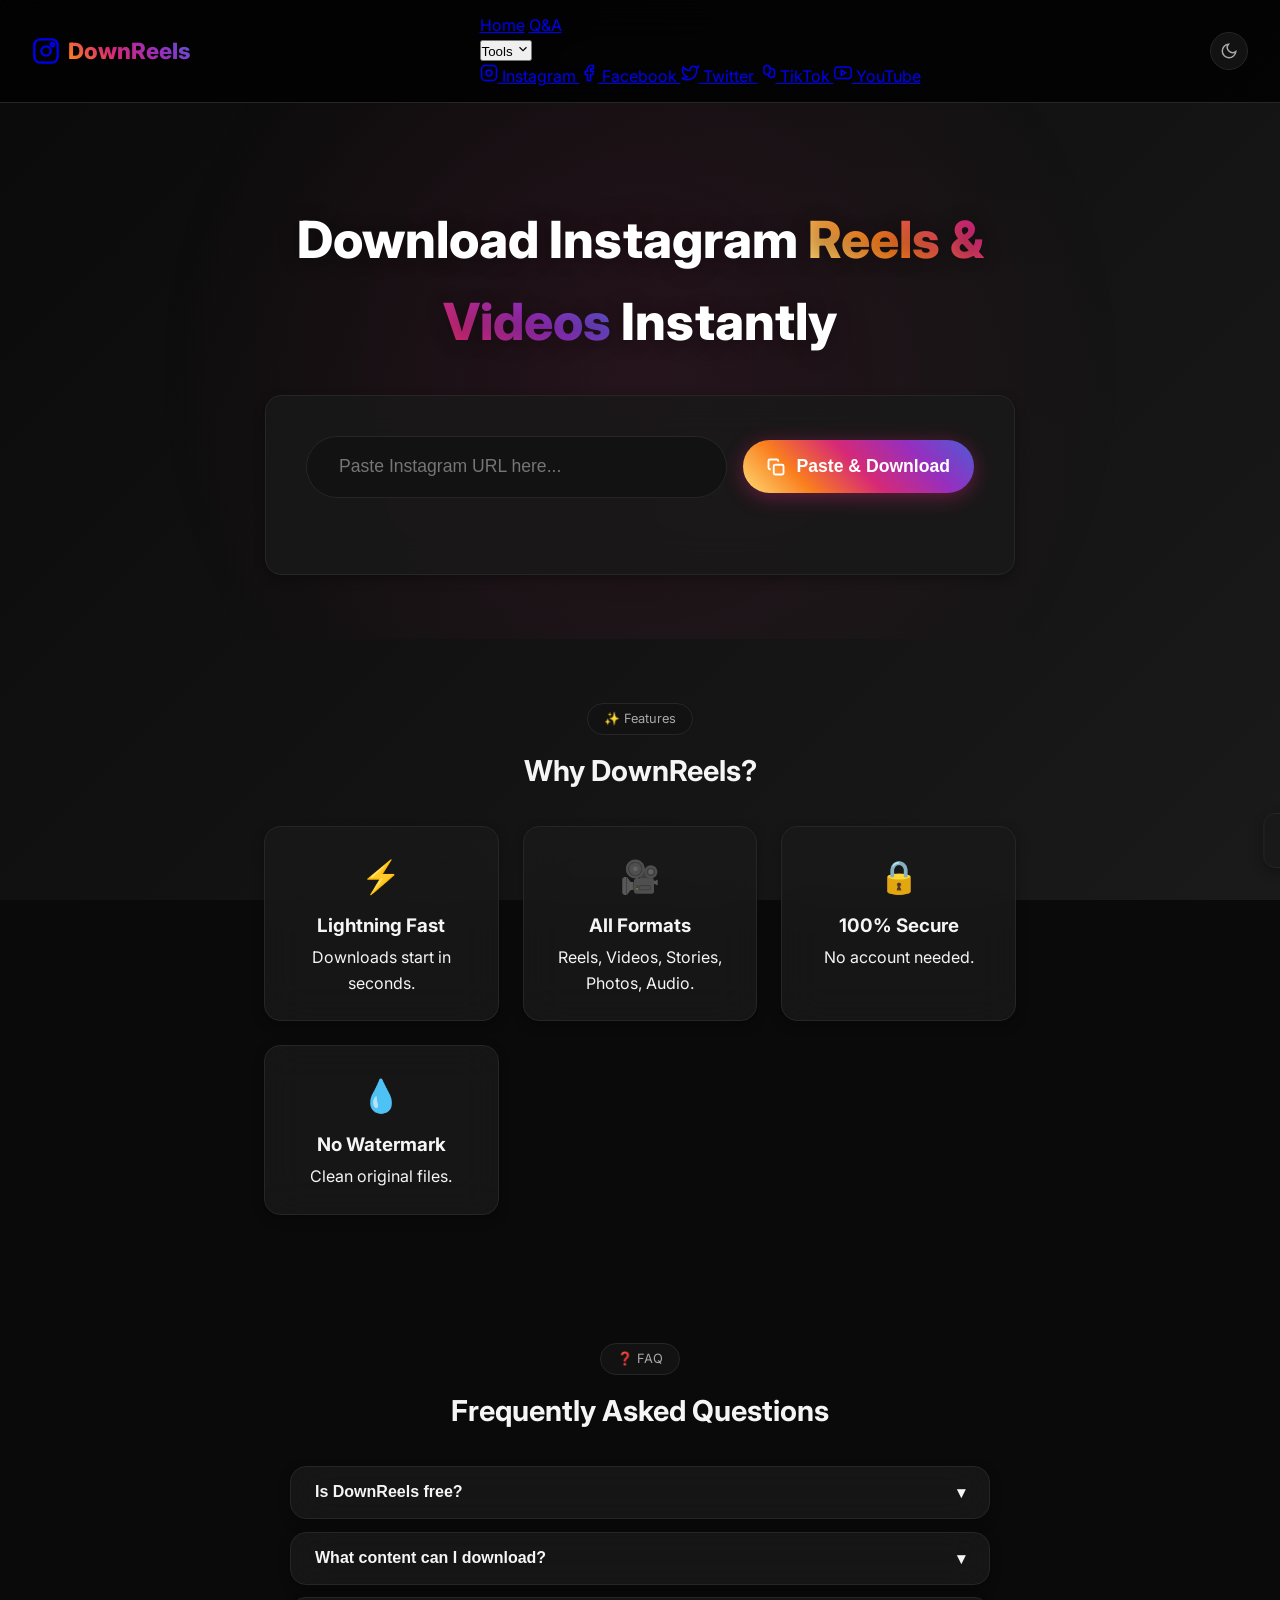
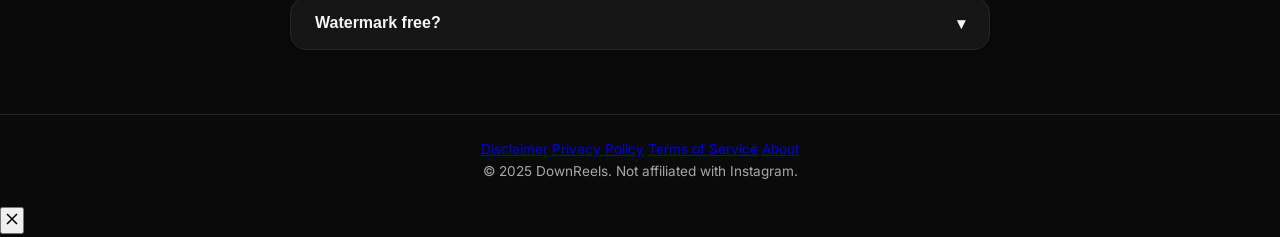
==== commit 653b7bdb: "Update index.html" ====
--- a/index.html
+++ b/index.html
@@ -4,7 +4,7 @@
     <meta charset="UTF-8">
     <meta name="viewport" content="width=device-width, initial-scale=1.0">
     <title>DownReels - Instagram Video Downloader</title>
-    <meta name="description" content="Download Instagram Reels, Videos in HD. No watermark, fast and free.">
+    <meta name="description" content="Download Instagram Reels, Videos, Stories, Photos in HD. No watermark, no login.">
     <link rel="preconnect" href="https://fonts.googleapis.com">
     <link rel="preconnect" href="https://fonts.gstatic.com" crossorigin>
     <link href="https://fonts.googleapis.com/css2?family=Inter:opsz,wght@14..32,400;14..32,500;14..32,600;14..32,700;14..32,800&display=swap" rel="stylesheet">
@@ -12,131 +12,132 @@
     <link rel="stylesheet" href="assets/css/responsive.css">
 </head>
 <body class="dark">
+    <!-- ========== HEADER ========== -->
+    <header class="navbar-instagram">
+        <a href="index.html" class="nav-brand">
+            <svg width="28" height="28" viewBox="0 0 24 24" fill="none" stroke="currentColor" stroke-width="2">
+                <rect x="2" y="2" width="20" height="20" rx="5"/><circle cx="12" cy="12" r="4"/><circle cx="17.5" cy="6.5" r="1.5"/>
+            </svg>
+            DownReels
+        </a>
 
-<!-- ===== HEADER ===== -->
-<header class="navbar-instagram">
-    <!-- Brand (Left) -->
-    <a href="index.html" class="nav-brand">
-        <svg width="28" height="28" viewBox="0 0 24 24" fill="none" stroke="currentColor" stroke-width="2">
-            <rect x="2" y="2" width="20" height="20" rx="5"/><circle cx="12" cy="12" r="4"/><circle cx="17.5" cy="6.5" r="1.5"/>
-        </svg>
-        DownReels
-    </a>
+        <!-- Centre nav links -->
+        <nav class="nav-center">
+            <a href="index.html">Home</a>
+            <a href="#" id="qaLink">Q&A</a>
+            <div class="dropdown">
+                <button class="dropbtn" id="toolsBtn">
+                    Tools
+                    <svg width="14" height="14" viewBox="0 0 24 24" fill="none" stroke="currentColor" stroke-width="2"><polyline points="6 9 12 15 18 9"/></svg>
+                </button>
+                <div class="dropdown-content" id="toolsDropdown">
+                    <a href="#" data-platform="Instagram">
+                        <svg width="18" height="18" viewBox="0 0 24 24" fill="none" stroke="currentColor" stroke-width="2"><rect x="2" y="2" width="20" height="20" rx="5"/><circle cx="12" cy="12" r="4"/></svg>
+                        Instagram
+                    </a>
+                    <a href="#" data-platform="Facebook">
+                        <svg width="18" height="18" viewBox="0 0 24 24" fill="none" stroke="currentColor" stroke-width="2"><path d="M18 2h-3a5 5 0 00-5 5v3H7v4h3v8h4v-8h3l1-4h-4V7a1 1 0 011-1h3z"/></svg>
+                        Facebook
+                    </a>
+                    <a href="#" data-platform="Twitter">
+                        <svg width="18" height="18" viewBox="0 0 24 24" fill="none" stroke="currentColor" stroke-width="2"><path d="M23 3a10.9 10.9 0 01-3.14 1.53 4.48 4.48 0 00-7.86 3v1A10.66 10.66 0 013 4s-4 9 5 13a11.64 11.64 0 01-7 2c9 5 20 0 20-11.5a4.5 4.5 0 00-.08-.83A7.72 7.72 0 0023 3z"/></svg>
+                        Twitter
+                    </a>
+                    <a href="#" data-platform="TikTok">
+                        <svg width="18" height="18" viewBox="0 0 24 24" fill="none" stroke="currentColor" stroke-width="2"><path d="M12 2a4 4 0 014 4v4a4 4 0 01-8 0V6a4 4 0 014-4z"/><path d="M16 6h2a4 4 0 014 4v4a4 4 0 01-8 0"/></svg>
+                        TikTok
+                    </a>
+                    <a href="#" data-platform="YouTube">
+                        <svg width="18" height="18" viewBox="0 0 24 24" fill="none" stroke="currentColor" stroke-width="2"><path d="M22.54 6.42a2.78 2.78 0 00-1.94-2C18.88 4 12 4 12 4s-6.88 0-8.6.46a2.78 2.78 0 00-1.94 2A29.94 29.94 0 001 11.75a29.94 29.94 0 00.46 5.33A2.78 2.78 0 003.4 19c1.72.46 8.6.46 8.6.46s6.88 0 8.6-.46a2.78 2.78 0 001.94-2 29.94 29.94 0 00.46-5.25 29.94 29.94 0 00-.46-5.33z"/><polygon points="9.75 15.02 15.5 11.75 9.75 8.48 9.75 15.02"/></svg>
+                        YouTube
+                    </a>
+                </div>
+            </div>
+        </nav>
 
-    <!-- Center Navigation -->
-    <nav class="nav-center">
-        <a href="index.html" class="nav-link">Home</a>
-        <a href="#faq" class="nav-link">Q&A</a>
-        <div class="dropdown">
-            <button class="nav-link dropdown-toggle">Tools <span class="arrow">▾</span></button>
-            <div class="dropdown-menu">
-                <a href="#" class="dropdown-item"><i class="icon">📸</i> Instagram</a>
-                <a href="#" class="dropdown-item"><i class="icon">📘</i> Facebook</a>
-                <a href="#" class="dropdown-item"><i class="icon">🐦</i> Twitter</a>
-                <a href="#" class="dropdown-item"><i class="icon">📌</i> Pinterest</a>
-                <a href="#" class="dropdown-item"><i class="icon">🎵</i> TikTok</a>
-                <a href="#" class="dropdown-item"><i class="icon">▶️</i> YouTube</a>
+        <!-- Right side: theme toggle -->
+        <button id="themeToggle" class="theme-toggle-btn" aria-label="Toggle theme">
+            <svg class="sun-icon" width="18" height="18" viewBox="0 0 24 24" fill="none" stroke="currentColor" stroke-width="2">
+                <circle cx="12" cy="12" r="5"/><line x1="12" y1="1" x2="12" y2="3"/><line x1="12" y1="21" x2="12" y2="23"/><line x1="4.22" y1="4.22" x2="5.64" y2="5.64"/><line x1="18.36" y1="18.36" x2="19.78" y2="19.78"/><line x1="1" y1="12" x2="3" y2="12"/><line x1="21" y1="12" x2="23" y2="12"/><line x1="4.22" y1="19.78" x2="5.64" y2="18.36"/><line x1="18.36" y1="5.64" x2="19.78" y2="4.22"/>
+            </svg>
+            <svg class="moon-icon" width="18" height="18" viewBox="0 0 24 24" fill="none" stroke="currentColor" stroke-width="2">
+                <path d="M21 12.79A9 9 0 1111.21 3 7 7 0 0021 12.79z"/>
+            </svg>
+        </button>
+    </header>
+
+    <main>
+        <!-- Hero section (unchanged) -->
+        <section class="hero" id="hero">
+            <div class="container hero-container">
+                <h1 class="hero-title">Download Instagram <span class="gradient-text">Reels & Videos</span> Instantly</h1>
+                <div class="downloader-card" id="downloaderCard">
+                    <div class="input-group">
+                        <input type="url" id="urlInput" class="url-input" placeholder="Paste Instagram URL here..." autocomplete="off">
+                        <button id="pasteBtn" class="btn-paste">
+                            <svg width="18" height="18" viewBox="0 0 24 24" fill="none" stroke="currentColor" stroke-width="2.5"><rect x="9" y="9" width="13" height="13" rx="2" ry="2"/><path d="M5 15H4a2 2 0 01-2-2V4a2 2 0 012-2h9a2 2 0 012 2v1"/></svg>
+                            Paste & Download
+                        </button>
+                    </div>
+                    <p class="error-msg" id="errorMsg"></p>
+                </div>
+                <div id="loader" class="loader-container" style="display:none;"><div class="spinner"></div><p>Fetching media...</p></div>
+                <div id="results" class="results-section" style="display:none;"><div id="resultsGrid" class="results-grid"></div></div>
             </div>
+        </section>
+
+        <!-- Features (unchanged) -->
+        <section class="features" id="features">
+            <div class="container">
+                <div class="section-header"><span class="badge">✨ Features</span><h2>Why DownReels?</h2></div>
+                <div class="features-grid">
+                    <div class="feature-card"><div class="feature-icon">⚡</div><h3>Lightning Fast</h3><p>Downloads start in seconds.</p></div>
+                    <div class="feature-card"><div class="feature-icon">🎥</div><h3>All Formats</h3><p>Reels, Videos, Stories, Photos, Audio.</p></div>
+                    <div class="feature-card"><div class="feature-icon">🔒</div><h3>100% Secure</h3><p>No account needed.</p></div>
+                    <div class="feature-card"><div class="feature-icon">💧</div><h3>No Watermark</h3><p>Clean original files.</p></div>
+                </div>
+            </div>
+        </section>
+
+        <!-- FAQ (unchanged) -->
+        <section class="faq" id="faq">
+            <div class="container">
+                <div class="section-header"><span class="badge">❓ FAQ</span><h2>Frequently Asked Questions</h2></div>
+                <div class="faq-list">
+                    <div class="faq-item"><button class="faq-question">Is DownReels free? <span>▾</span></button><div class="faq-answer"><p>Yes! 100% free.</p></div></div>
+                    <div class="faq-item"><button class="faq-question">What content can I download? <span>▾</span></button><div class="faq-answer"><p>Reels, Videos, Stories, Photos, Audio from public accounts.</p></div></div>
+                    <div class="faq-item"><button class="faq-question">Watermark free? <span>▾</span></button><div class="faq-answer"><p>No watermarks. Original files.</p></div></div>
+                </div>
+            </div>
+        </section>
+    </main>
+
+    <!-- ========== FOOTER ========== -->
+    <footer class="site-footer">
+        <div class="footer-links">
+            <a href="#" class="footer-link" data-modal="disclaimer">Disclaimer</a>
+            <a href="#" class="footer-link" data-modal="privacy">Privacy Policy</a>
+            <a href="#" class="footer-link" data-modal="terms">Terms of Service</a>
+            <a href="#" class="footer-link" data-modal="about">About</a>
         </div>
-    </nav>
+        <p class="footer-copy">© 2025 DownReels. Not affiliated with Instagram.</p>
+    </footer>
 
-    <!-- Theme Toggle (Right) -->
-    <button id="themeToggle" class="theme-toggle-btn" aria-label="Toggle theme">
-        <svg class="sun-icon" width="18" height="18" viewBox="0 0 24 24" fill="none" stroke="currentColor" stroke-width="2">
-            <circle cx="12" cy="12" r="5"/><line x1="12" y1="1" x2="12" y2="3"/><line x1="12" y1="21" x2="12" y2="23"/><line x1="4.22" y1="4.22" x2="5.64" y2="5.64"/><line x1="18.36" y1="18.36" x2="19.78" y2="19.78"/><line x1="1" y1="12" x2="3" y2="12"/><line x1="21" y1="12" x2="23" y2="12"/><line x1="4.22" y1="19.78" x2="5.64" y2="18.36"/><line x1="18.36" y1="5.64" x2="19.78" y2="4.22"/>
-        </svg>
-        <svg class="moon-icon" width="18" height="18" viewBox="0 0 24 24" fill="none" stroke="currentColor" stroke-width="2">
-            <path d="M21 12.79A9 9 0 1111.21 3 7 7 0 0021 12.79z"/>
-        </svg>
-    </button>
-</header>
+    <!-- ========== MODAL ========== -->
+    <div id="infoModal" class="modal-overlay">
+        <div class="modal-card">
+            <button class="modal-close" id="modalClose">
+                <svg width="20" height="20" viewBox="0 0 24 24" fill="none" stroke="currentColor" stroke-width="2"><line x1="18" y1="6" x2="6" y2="18"/><line x1="6" y1="6" x2="18" y2="18"/></svg>
+            </button>
+            <div class="modal-content" id="modalContent"></div>
+        </div>
+    </div>
 
-<!-- ===== MAIN ===== -->
-<main>
-    <!-- Hero / Downloader (same as before) -->
-    <section class="hero" id="hero">
-        <div class="container hero-container">
-            <h1 class="hero-title">Download Instagram <span class="gradient-text">Reels & Videos</span> Instantly</h1>
-            <div class="downloader-card" id="downloaderCard">
-                <div class="input-group">
-                    <input type="url" id="urlInput" class="url-input" placeholder="Paste Instagram URL here..." autocomplete="off">
-                    <button id="pasteBtn" class="btn-paste">
-                        <svg width="18" height="18" viewBox="0 0 24 24" fill="none" stroke="currentColor" stroke-width="2.5">
-                            <rect x="9" y="9" width="13" height="13" rx="2" ry="2"/><path d="M5 15H4a2 2 0 01-2-2V4a2 2 0 012-2h9a2 2 0 012 2v1"/>
-                        </svg>
-                        Paste & Download
-                    </button>
-                </div>
-                <p class="error-msg" id="errorMsg"></p>
-            </div>
-            <div id="loader" class="loader-container" style="display:none;">
-                <div class="spinner"></div>
-                <p>Fetching media...</p>
-            </div>
-            <div id="results" class="results-section" style="display:none;">
-                <div id="resultsGrid" class="results-grid"></div>
-            </div>
-        </div>
-    </section>
+    <!-- Toast -->
+    <div id="toast" class="toast"><span id="toastMsg"></span><button class="toast-close" onclick="hideToast()">✕</button></div>
 
-    <!-- Features (unchanged) -->
-    <section class="features" id="features">
-        <div class="container">
-            <div class="section-header">
-                <span class="badge">✨ Features</span>
-                <h2>Why DownReels?</h2>
-            </div>
-            <div class="features-grid">
-                <div class="feature-card"><div class="feature-icon">⚡</div><h3>Lightning Fast</h3><p>Downloads start in seconds.</p></div>
-                <div class="feature-card"><div class="feature-icon">🎥</div><h3>All Formats</h3><p>Reels, Videos, Stories, Photos, Audio.</p></div>
-                <div class="feature-card"><div class="feature-icon">🔒</div><h3>100% Secure</h3><p>No account needed.</p></div>
-                <div class="feature-card"><div class="feature-icon">💧</div><h3>No Watermark</h3><p>Clean original files.</p></div>
-            </div>
-        </div>
-    </section>
-
-    <!-- FAQ (Q&A) -->
-    <section class="faq" id="faq">
-        <div class="container">
-            <div class="section-header">
-                <span class="badge">❓ Q&A</span>
-                <h2>Frequently Asked Questions</h2>
-            </div>
-            <div class="faq-list">
-                <div class="faq-item"><button class="faq-question">Is DownReels free? <span>▾</span></button><div class="faq-answer"><p>Yes! 100% free.</p></div></div>
-                <div class="faq-item"><button class="faq-question">What content can I download? <span>▾</span></button><div class="faq-answer"><p>Reels, Videos, Stories, Photos, Audio from public accounts.</p></div></div>
-                <div class="faq-item"><button class="faq-question">Watermark free? <span>▾</span></button><div class="faq-answer"><p>No watermarks. Original files.</p></div></div>
-            </div>
-        </div>
-    </section>
-</main>
-
-<!-- ===== FOOTER ===== -->
-<footer class="footer">
-    <div class="footer-links">
-        <button class="footer-btn" data-modal="disclaimer">Disclaimer</button>
-        <button class="footer-btn" data-modal="policy">Privacy Policy</button>
-        <button class="footer-btn" data-modal="terms">Terms of Service</button>
-    </div>
-    <p class="footer-copy">© 2025 DownReels. Not affiliated with Instagram.</p>
-</footer>
-
-<!-- ===== MODALS (Popups) ===== -->
-<div class="modal-overlay" id="modalOverlay">
-    <div class="modal-card" id="modalCard">
-        <button class="modal-close" id="modalClose">✕</button>
-        <div class="modal-content" id="modalContent"></div>
-    </div>
-</div>
-
-<!-- Toast Notification -->
-<div id="toast" class="toast">
-    <span id="toastMsg"></span>
-    <button class="toast-close" onclick="hideToast()">✕</button>
-</div>
-
-<script src="assets/js/config.js"></script>
-<script src="assets/js/api.js"></script>
-<script src="assets/js/app.js"></script>
+    <script src="assets/js/config.js"></script>
+    <script src="assets/js/api.js"></script>
+    <script src="assets/js/app.js"></script>
 </body>
 </html>
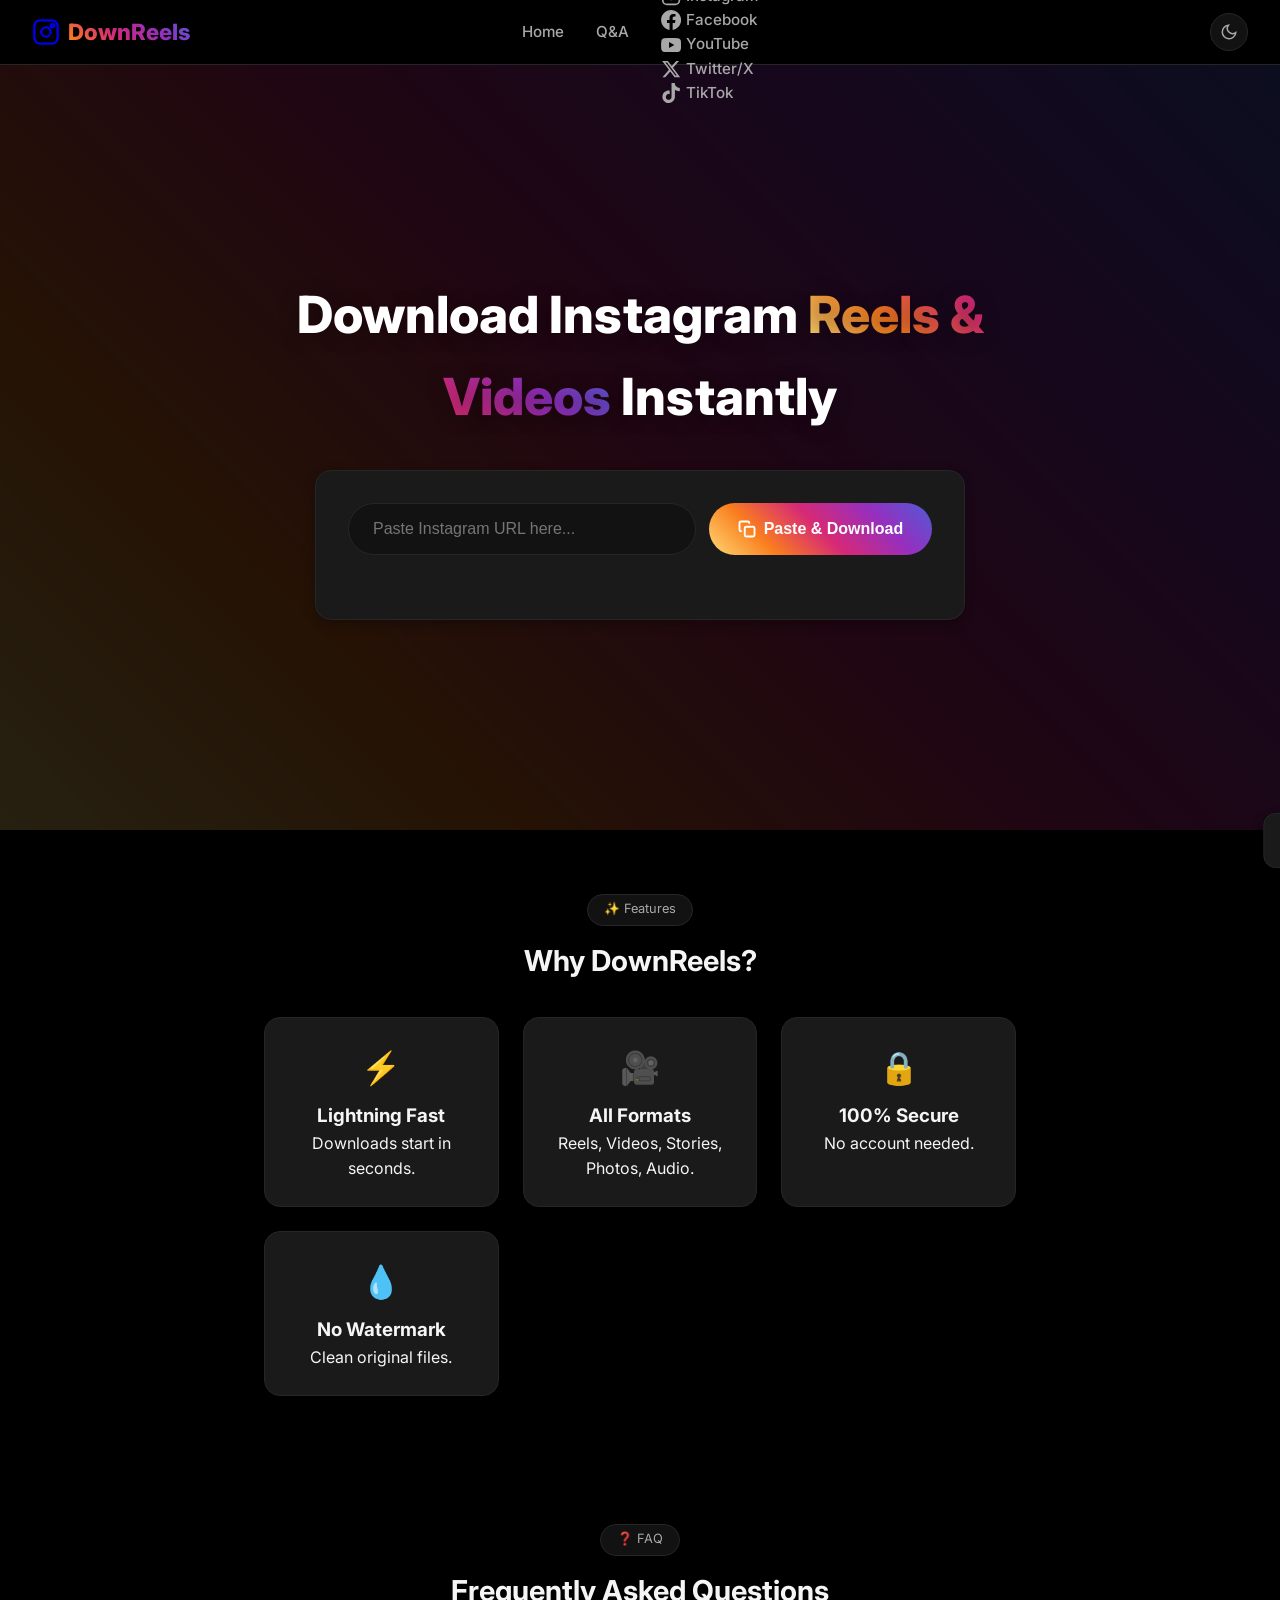
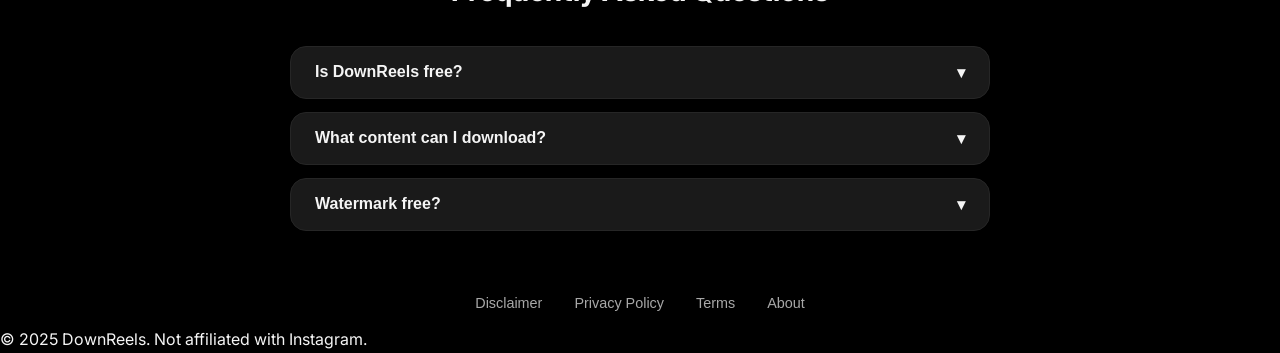
==== commit 74c67c23: "Update index.html" ====
--- a/index.html
+++ b/index.html
@@ -4,15 +4,17 @@
     <meta charset="UTF-8">
     <meta name="viewport" content="width=device-width, initial-scale=1.0">
     <title>DownReels - Instagram Video Downloader</title>
-    <meta name="description" content="Download Instagram Reels, Videos, Stories, Photos in HD. No watermark, no login.">
+    <meta name="description" content="Download Instagram Reels, Videos in HD. No watermark, no login, 100% free.">
     <link rel="preconnect" href="https://fonts.googleapis.com">
     <link rel="preconnect" href="https://fonts.gstatic.com" crossorigin>
     <link href="https://fonts.googleapis.com/css2?family=Inter:opsz,wght@14..32,400;14..32,500;14..32,600;14..32,700;14..32,800&display=swap" rel="stylesheet">
     <link rel="stylesheet" href="assets/css/style.css">
     <link rel="stylesheet" href="assets/css/responsive.css">
+    <!-- 👇 ADD YOUR FAVICON HERE 👇 -->
+    <link rel="icon" type="image/png" href="favicon.svg">
 </head>
 <body class="dark">
-    <!-- ========== HEADER ========== -->
+    <!-- Header -->
     <header class="navbar-instagram">
         <a href="index.html" class="nav-brand">
             <svg width="28" height="28" viewBox="0 0 24 24" fill="none" stroke="currentColor" stroke-width="2">
@@ -21,41 +23,43 @@
             DownReels
         </a>
 
-        <!-- Centre nav links -->
-        <nav class="nav-center">
-            <a href="index.html">Home</a>
-            <a href="#" id="qaLink">Q&A</a>
+        <!-- Centered navigation -->
+        <div class="nav-center">
+            <a href="index.html" class="nav-link active">Home</a>
+            <a href="#faq" class="nav-link">Q&A</a>
+
+            <!-- Tools Dropdown -->
             <div class="dropdown">
-                <button class="dropbtn" id="toolsBtn">
+                <button class="nav-link dropdown-toggle" id="toolsDropdownBtn">
                     Tools
-                    <svg width="14" height="14" viewBox="0 0 24 24" fill="none" stroke="currentColor" stroke-width="2"><polyline points="6 9 12 15 18 9"/></svg>
+                    <svg class="chevron-down" width="14" height="14" viewBox="0 0 24 24" fill="none" stroke="currentColor" stroke-width="2.5"><polyline points="6 9 12 15 18 9"/></svg>
                 </button>
-                <div class="dropdown-content" id="toolsDropdown">
-                    <a href="#" data-platform="Instagram">
-                        <svg width="18" height="18" viewBox="0 0 24 24" fill="none" stroke="currentColor" stroke-width="2"><rect x="2" y="2" width="20" height="20" rx="5"/><circle cx="12" cy="12" r="4"/></svg>
+                <div class="dropdown-menu" id="toolsDropdownMenu">
+                    <a href="#" class="dropdown-item" data-platform="Instagram">
+                        <svg width="20" height="20" viewBox="0 0 24 24" fill="none" stroke="currentColor" stroke-width="2"><rect x="2" y="2" width="20" height="20" rx="5"/><circle cx="12" cy="12" r="4"/><circle cx="17.5" cy="6.5" r="1.5"/></svg>
                         Instagram
                     </a>
-                    <a href="#" data-platform="Facebook">
-                        <svg width="18" height="18" viewBox="0 0 24 24" fill="none" stroke="currentColor" stroke-width="2"><path d="M18 2h-3a5 5 0 00-5 5v3H7v4h3v8h4v-8h3l1-4h-4V7a1 1 0 011-1h3z"/></svg>
+                    <a href="#" class="dropdown-item" data-platform="Facebook">
+                        <svg width="20" height="20" viewBox="0 0 24 24" fill="currentColor"><path d="M24 12.073c0-6.627-5.373-12-12-12s-12 5.373-12 12c0 5.99 4.388 10.954 10.125 11.854v-8.385H7.078v-3.47h3.047V9.43c0-3.007 1.792-4.669 4.533-4.669 1.312 0 2.686.235 2.686.235v2.953H15.83c-1.491 0-1.956.925-1.956 1.874v2.25h3.328l-.532 3.47h-2.796v8.385C19.612 23.027 24 18.062 24 12.073z"/></svg>
                         Facebook
                     </a>
-                    <a href="#" data-platform="Twitter">
-                        <svg width="18" height="18" viewBox="0 0 24 24" fill="none" stroke="currentColor" stroke-width="2"><path d="M23 3a10.9 10.9 0 01-3.14 1.53 4.48 4.48 0 00-7.86 3v1A10.66 10.66 0 013 4s-4 9 5 13a11.64 11.64 0 01-7 2c9 5 20 0 20-11.5a4.5 4.5 0 00-.08-.83A7.72 7.72 0 0023 3z"/></svg>
-                        Twitter
+                    <a href="#" class="dropdown-item" data-platform="YouTube">
+                        <svg width="20" height="20" viewBox="0 0 24 24" fill="currentColor"><path d="M23.498 6.186a3.016 3.016 0 0 0-2.122-2.136C19.505 3.545 12 3.545 12 3.545s-7.505 0-9.377.505A3.017 3.017 0 0 0 .502 6.186C0 8.07 0 12 0 12s0 3.93.502 5.814a3.016 3.016 0 0 0 2.122 2.136c1.871.505 9.376.505 9.376.505s7.505 0 9.377-.505a3.015 3.015 0 0 0 2.122-2.136C24 15.93 24 12 24 12s0-3.93-.502-5.814zM9.545 15.568V8.432L15.818 12l-6.273 3.568z"/></svg>
+                        YouTube
                     </a>
-                    <a href="#" data-platform="TikTok">
-                        <svg width="18" height="18" viewBox="0 0 24 24" fill="none" stroke="currentColor" stroke-width="2"><path d="M12 2a4 4 0 014 4v4a4 4 0 01-8 0V6a4 4 0 014-4z"/><path d="M16 6h2a4 4 0 014 4v4a4 4 0 01-8 0"/></svg>
+                    <a href="#" class="dropdown-item" data-platform="Twitter/X">
+                        <svg width="20" height="20" viewBox="0 0 24 24" fill="currentColor"><path d="M18.244 2.25h3.308l-7.227 8.26 8.502 11.24H16.17l-5.214-6.817L4.99 21.75H1.68l7.73-8.835L1.254 2.25H8.08l4.713 6.231zm-1.161 17.52h1.833L7.084 4.126H5.117z"/></svg>
+                        Twitter/X
+                    </a>
+                    <a href="#" class="dropdown-item" data-platform="TikTok">
+                        <svg width="20" height="20" viewBox="0 0 24 24" fill="currentColor"><path d="M12.525.02c1.31-.02 2.61-.01 3.91-.02.08 1.53.63 3.09 1.75 4.17 1.12 1.11 2.7 1.62 4.24 1.79v4.03c-1.44-.05-2.89-.35-4.2-.97-.57-.26-1.1-.59-1.62-.93-.01 2.92.01 5.84-.02 8.75-.08 1.4-.54 2.79-1.35 3.94-1.31 1.92-3.58 3.17-5.91 3.21-1.43.08-2.86-.31-4.08-1.03-2.02-1.19-3.44-3.37-3.65-5.71-.02-.5-.03-1-.01-1.49.18-1.9 1.12-3.72 2.58-4.96 1.66-1.44 3.98-2.13 6.15-1.72.02 1.48-.04 2.96-.04 4.44-.99-.32-2.15-.23-3.02.37-.63.41-1.11 1.04-1.36 1.75-.21.51-.15 1.07-.14 1.61.24 1.64 1.82 3.02 3.5 2.87 1.12-.01 2.19-.66 2.77-1.61.19-.33.4-.67.41-1.06.1-1.79.06-3.57.07-5.36.01-4.03-.01-8.05.02-12.07z"/></svg>
                         TikTok
-                    </a>
-                    <a href="#" data-platform="YouTube">
-                        <svg width="18" height="18" viewBox="0 0 24 24" fill="none" stroke="currentColor" stroke-width="2"><path d="M22.54 6.42a2.78 2.78 0 00-1.94-2C18.88 4 12 4 12 4s-6.88 0-8.6.46a2.78 2.78 0 00-1.94 2A29.94 29.94 0 001 11.75a29.94 29.94 0 00.46 5.33A2.78 2.78 0 003.4 19c1.72.46 8.6.46 8.6.46s6.88 0 8.6-.46a2.78 2.78 0 001.94-2 29.94 29.94 0 00.46-5.25 29.94 29.94 0 00-.46-5.33z"/><polygon points="9.75 15.02 15.5 11.75 9.75 8.48 9.75 15.02"/></svg>
-                        YouTube
                     </a>
                 </div>
             </div>
-        </nav>
+        </div>
 
-        <!-- Right side: theme toggle -->
+        <!-- Theme Toggle (right side) -->
         <button id="themeToggle" class="theme-toggle-btn" aria-label="Toggle theme">
             <svg class="sun-icon" width="18" height="18" viewBox="0 0 24 24" fill="none" stroke="currentColor" stroke-width="2">
                 <circle cx="12" cy="12" r="5"/><line x1="12" y1="1" x2="12" y2="3"/><line x1="12" y1="21" x2="12" y2="23"/><line x1="4.22" y1="4.22" x2="5.64" y2="5.64"/><line x1="18.36" y1="18.36" x2="19.78" y2="19.78"/><line x1="1" y1="12" x2="3" y2="12"/><line x1="21" y1="12" x2="23" y2="12"/><line x1="4.22" y1="19.78" x2="5.64" y2="18.36"/><line x1="18.36" y1="5.64" x2="19.78" y2="4.22"/>
@@ -67,29 +71,42 @@
     </header>
 
     <main>
-        <!-- Hero section (unchanged) -->
+        <!-- Hero -->
         <section class="hero" id="hero">
             <div class="container hero-container">
                 <h1 class="hero-title">Download Instagram <span class="gradient-text">Reels & Videos</span> Instantly</h1>
+                
                 <div class="downloader-card" id="downloaderCard">
                     <div class="input-group">
                         <input type="url" id="urlInput" class="url-input" placeholder="Paste Instagram URL here..." autocomplete="off">
                         <button id="pasteBtn" class="btn-paste">
-                            <svg width="18" height="18" viewBox="0 0 24 24" fill="none" stroke="currentColor" stroke-width="2.5"><rect x="9" y="9" width="13" height="13" rx="2" ry="2"/><path d="M5 15H4a2 2 0 01-2-2V4a2 2 0 012-2h9a2 2 0 012 2v1"/></svg>
+                            <svg width="18" height="18" viewBox="0 0 24 24" fill="none" stroke="currentColor" stroke-width="2.5">
+                                <rect x="9" y="9" width="13" height="13" rx="2" ry="2"/><path d="M5 15H4a2 2 0 01-2-2V4a2 2 0 012-2h9a2 2 0 012 2v1"/>
+                            </svg>
                             Paste & Download
                         </button>
                     </div>
                     <p class="error-msg" id="errorMsg"></p>
                 </div>
-                <div id="loader" class="loader-container" style="display:none;"><div class="spinner"></div><p>Fetching media...</p></div>
-                <div id="results" class="results-section" style="display:none;"><div id="resultsGrid" class="results-grid"></div></div>
+
+                <div id="loader" class="loader-container" style="display:none;">
+                    <div class="spinner"></div>
+                    <p>Fetching media...</p>
+                </div>
+
+                <div id="results" class="results-section" style="display:none;">
+                    <div id="resultsGrid" class="results-grid"></div>
+                </div>
             </div>
         </section>
 
-        <!-- Features (unchanged) -->
+        <!-- Features -->
         <section class="features" id="features">
             <div class="container">
-                <div class="section-header"><span class="badge">✨ Features</span><h2>Why DownReels?</h2></div>
+                <div class="section-header">
+                    <span class="badge">✨ Features</span>
+                    <h2>Why DownReels?</h2>
+                </div>
                 <div class="features-grid">
                     <div class="feature-card"><div class="feature-icon">⚡</div><h3>Lightning Fast</h3><p>Downloads start in seconds.</p></div>
                     <div class="feature-card"><div class="feature-icon">🎥</div><h3>All Formats</h3><p>Reels, Videos, Stories, Photos, Audio.</p></div>
@@ -99,10 +116,13 @@
             </div>
         </section>
 
-        <!-- FAQ (unchanged) -->
+        <!-- FAQ -->
         <section class="faq" id="faq">
             <div class="container">
-                <div class="section-header"><span class="badge">❓ FAQ</span><h2>Frequently Asked Questions</h2></div>
+                <div class="section-header">
+                    <span class="badge">❓ FAQ</span>
+                    <h2>Frequently Asked Questions</h2>
+                </div>
                 <div class="faq-list">
                     <div class="faq-item"><button class="faq-question">Is DownReels free? <span>▾</span></button><div class="faq-answer"><p>Yes! 100% free.</p></div></div>
                     <div class="faq-item"><button class="faq-question">What content can I download? <span>▾</span></button><div class="faq-answer"><p>Reels, Videos, Stories, Photos, Audio from public accounts.</p></div></div>
@@ -112,29 +132,32 @@
         </section>
     </main>
 
-    <!-- ========== FOOTER ========== -->
-    <footer class="site-footer">
+    <!-- Footer -->
+    <footer>
         <div class="footer-links">
-            <a href="#" class="footer-link" data-modal="disclaimer">Disclaimer</a>
-            <a href="#" class="footer-link" data-modal="privacy">Privacy Policy</a>
-            <a href="#" class="footer-link" data-modal="terms">Terms of Service</a>
-            <a href="#" class="footer-link" data-modal="about">About</a>
+            <button class="footer-link" data-modal="disclaimer">Disclaimer</button>
+            <button class="footer-link" data-modal="policy">Privacy Policy</button>
+            <button class="footer-link" data-modal="terms">Terms</button>
+            <button class="footer-link" data-modal="about">About</button>
         </div>
-        <p class="footer-copy">© 2025 DownReels. Not affiliated with Instagram.</p>
+        <p>© 2025 DownReels. Not affiliated with Instagram.</p>
     </footer>
 
-    <!-- ========== MODAL ========== -->
-    <div id="infoModal" class="modal-overlay">
-        <div class="modal-card">
+    <!-- Modals -->
+    <div class="modal-overlay" id="modalOverlay">
+        <div class="modal-card" id="modalCard">
             <button class="modal-close" id="modalClose">
-                <svg width="20" height="20" viewBox="0 0 24 24" fill="none" stroke="currentColor" stroke-width="2"><line x1="18" y1="6" x2="6" y2="18"/><line x1="6" y1="6" x2="18" y2="18"/></svg>
+                <svg width="20" height="20" viewBox="0 0 24 24" fill="none" stroke="currentColor" stroke-width="2.5"><line x1="18" y1="6" x2="6" y2="18"/><line x1="6" y1="6" x2="18" y2="18"/></svg>
             </button>
             <div class="modal-content" id="modalContent"></div>
         </div>
     </div>
 
     <!-- Toast -->
-    <div id="toast" class="toast"><span id="toastMsg"></span><button class="toast-close" onclick="hideToast()">✕</button></div>
+    <div id="toast" class="toast">
+        <span id="toastMsg"></span>
+        <button class="toast-close" onclick="hideToast()">✕</button>
+    </div>
 
     <script src="assets/js/config.js"></script>
     <script src="assets/js/api.js"></script>
--- a/assets/css/style.css
+++ b/assets/css/style.css
@@ -5,11 +5,9 @@
     --ig-purple: #962fbf;
     --ig-blue: #4f5bd5;
     --ig-gradient: linear-gradient(45deg, #feda75, #fa7e1e, #d62976, #962fbf, #4f5bd5);
-    
-    /* Dark theme (default) */
-    --bg: #0a0a0a;
+    --bg: #000;
     --bg-secondary: #121212;
-    --surface: rgba(26, 26, 26, 0.8);
+    --surface: #1a1a1a;
     --border: #262626;
     --text: #f5f5f5;
     --text-secondary: #a8a8a8;
@@ -22,8 +20,8 @@
 
 body.light {
     --bg: #fafafa;
-    --bg-secondary: #ffffff;
-    --surface: rgba(255, 255, 255, 0.9);
+    --bg-secondary: #fff;
+    --surface: #fff;
     --border: #dbdbdb;
     --text: #262626;
     --text-secondary: #8e8e8e;
@@ -38,55 +36,20 @@
     color: var(--text);
     line-height: 1.6;
     transition: background 0.3s, color 0.3s;
-    position: relative;
-    overflow-x: hidden;
-}
-
-/* ===== GLASSMORPHISM & BACKGROUND ===== */
-body::before {
-    content: '';
-    position: fixed;
-    top: 0; left: 0;
-    width: 100%; height: 100%;
-    background: linear-gradient(135deg, #0a0a0a, #1a1a1a);
-    z-index: -2;
-}
-
-/* Particle background container (already in HTML with z-index:0) */
-#particle-bg {
-    z-index: 0;
-}
-
-/* Ensure all main content is above particles */
-main, header, footer, .toast {
-    position: relative;
-    z-index: 1;
-}
-
-/* Glassmorphism cards */
-.downloader-card,
-.feature-card,
-.faq-item,
-.result-row {
-    background: var(--surface);
-    backdrop-filter: blur(20px);
-    -webkit-backdrop-filter: blur(20px);
-    border: 1px solid var(--border);
-    box-shadow: var(--shadow);
-}
-
-/* Container */
+}
+
 .container { width:100%; max-width:800px; margin:0 auto; padding:0 1.5rem; }
 
-/* Header */
+/* ========== HEADER ========== */
 .navbar-instagram {
     position: sticky; top:0; z-index:1000;
-    background: rgba(0,0,0,0.8); backdrop-filter: blur(20px);
+    background: rgba(0,0,0,0.9); backdrop-filter: blur(20px);
     border-bottom: 1px solid var(--border);
     padding: 0.8rem 2rem;
     display: flex; justify-content: space-between; align-items: center;
-}
-body.light .navbar-instagram { background: rgba(255,255,255,0.8); }
+    flex-wrap: wrap;
+}
+body.light .navbar-instagram { background: rgba(255,255,255,0.95); }
 
 .nav-brand {
     display: flex; align-items: center; gap:0.5rem;
@@ -95,10 +58,38 @@
     -webkit-background-clip: text; -webkit-text-fill-color: transparent;
     text-decoration: none;
 }
-.nav-links { display: flex; align-items: center; gap:1.5rem; }
-.nav-links a { color:var(--text-secondary); text-decoration:none; font-weight:500; font-size:0.9rem; }
-.nav-links a:hover { color:var(--text); }
-
+
+/* Centre nav */
+.nav-center {
+    display: flex; align-items: center; gap: 2rem;
+    position: absolute; left: 50%; transform: translateX(-50%);
+}
+.nav-center a, .dropbtn {
+    color: var(--text-secondary); text-decoration: none; font-weight:500; font-size:0.95rem;
+    background: none; border: none; cursor: pointer;
+    display: flex; align-items: center; gap:0.3rem;
+    transition: color 0.2s;
+}
+.nav-center a:hover, .dropbtn:hover { color: var(--text); }
+
+/* Dropdown */
+.dropdown { position: relative; }
+.dropdown-content {
+    display: none; position: absolute; top: 100%; left: 0;
+    background: var(--surface); border: 1px solid var(--border);
+    border-radius: 12px; padding: 0.5rem 0; min-width: 200px;
+    box-shadow: var(--shadow); z-index: 10;
+    margin-top: 0.5rem;
+}
+.dropdown-content a {
+    display: flex; align-items: center; gap: 0.8rem;
+    padding: 0.7rem 1.2rem; color: var(--text); text-decoration: none;
+    font-size: 0.9rem; transition: background 0.2s;
+}
+.dropdown-content a:hover { background: var(--bg-secondary); }
+.dropdown.open .dropdown-content { display: block; }
+
+/* Theme toggle */
 .theme-toggle-btn {
     background: var(--bg-secondary); border:1px solid var(--border);
     border-radius: 50px; width:38px; height:38px;
@@ -108,334 +99,128 @@
 body.light .moon-icon { display: none; }
 body:not(.light) .sun-icon { display: none; }
 
-/* Hero – reduced padding to move content up */
+/* ========== HERO (unchanged) ========== */
 .hero {
-    background: transparent;
-    min-height: auto;               /* was 85vh, now auto */
-    display: flex;
-    align-items: center;
-    justify-content: center;
-    text-align: center;
-    position: relative;
-    padding: 6rem 0 4rem;           /* top padding increased to push content slightly down but above earlier */
-}
-.hero::before {
-    content: '';
-    position: absolute;
-    inset:0;
-    background: radial-gradient(circle at 50% 50%, rgba(214,41,118,0.1) 0%, transparent 70%);
-    z-index: -1;
-}
-.hero-container { position: relative; width:100%; }
-
+    background: var(--ig-gradient);
+    min-height: 85vh;
+    display: flex; align-items: center; justify-content: center;
+    text-align: center; position: relative; padding: 4rem 0;
+}
+.hero::before { content: ''; position: absolute; inset:0; background: rgba(0,0,0,0.85); }
+body.light .hero::before { background: rgba(255,255,255,0.9); }
+.hero-container { position: relative; z-index:1; width:100%; }
 .hero-title {
-    font-size: clamp(2rem, 5vw, 3.2rem);
-    font-weight:800;
-    color: #fff;
-    margin-bottom: 2rem;
+    font-size: clamp(2rem, 5vw, 3.2rem); font-weight:800; color: #fff; margin-bottom: 2rem;
     text-shadow: 0 2px 20px rgba(0,0,0,0.3);
 }
-.gradient-text {
-    background: var(--ig-gradient);
-    -webkit-background-clip: text;
-    -webkit-text-fill-color: transparent;
-}
-
-/* ===== DOWNLOADER CARD – FIXED & ENLARGED ===== */
+.gradient-text { background: var(--ig-gradient); -webkit-background-clip: text; -webkit-text-fill-color: transparent; }
+
+/* Downloader card */
 .downloader-card {
-    max-width: 750px;                /* increased from 650px */
-    width: 100%;
-    margin: 0 auto;
-    padding: 2.5rem 2.5rem;         /* more padding */
-    border-radius: var(--radius);
-}
-
-.input-group {
-    display: flex;
-    gap: 1rem;
-    flex-wrap: wrap;
-    align-items: center;
-}
-
+    background: var(--surface); border:1px solid var(--border); border-radius: var(--radius);
+    padding:2rem; box-shadow: var(--shadow); max-width:650px; margin:0 auto;
+}
+.input-group { display: flex; gap:0.8rem; flex-wrap: wrap; }
 .url-input {
-    flex: 1;
-    min-width: 250px;
-    padding: 1.2rem 2rem;           /* larger input */
-    background: var(--bg-secondary);
-    border: 1px solid var(--border);
-    border-radius: 50px;
-    color: var(--text);
-    font-size: 1.1rem;
-    outline: none;
-    transition: border 0.3s;
-}
-.url-input:focus {
-    border-color: #d62976;
-    box-shadow: 0 0 0 3px rgba(214,41,118,0.2);
-}
-
+    flex:1; min-width:200px; padding:1rem 1.5rem; background: var(--bg-secondary);
+    border:1px solid var(--border); border-radius: 50px; color:var(--text); font-size:1rem; outline: none;
+}
+.url-input:focus { border-color: #d62976; }
 .btn-paste {
-    background: var(--ig-gradient);
-    border: none;
-    border-radius: 50px;
-    padding: 1rem 1.5rem;         /* larger button */
-    color: #fff;
-    font-weight: 700;
-    font-size: 1.1rem;
-    cursor: pointer;
-    display: flex;
-    align-items: center;
-    gap: 0.7rem;
-    white-space: nowrap;
-    transition: transform 0.2s, box-shadow 0.2s;
-    box-shadow: 0 4px 20px rgba(214,41,118,0.4);
-}
-.btn-paste:hover {
-    transform: translateY(-3px);
-    box-shadow: 0 8px 30px rgba(214,41,118,0.6);
-}
-.btn-paste:disabled {
-    opacity: 0.7;
-    cursor: not-allowed;
-    transform: none;
-}
-
-.error-msg {
-    color: #ed4956;
-    margin-top: 0.8rem;
-    font-size: 0.95rem;
-    min-height: 1.5rem;
-}
+    background: var(--ig-gradient); border:none; border-radius:50px; padding:1rem 1.8rem;
+    color:#fff; font-weight:700; font-size:1rem; cursor: pointer; display:flex; align-items:center; gap:0.5rem;
+    white-space: nowrap; transition: transform 0.2s;
+}
+.btn-paste:hover { transform: translateY(-2px); }
+.btn-paste:disabled { opacity:0.7; cursor:not-allowed; transform:none; }
+.error-msg { color:#ed4956; margin-top:0.8rem; font-size:0.9rem; min-height:1.2rem; }
 
 /* Loader */
-.loader-container {
-    display: flex;
-    flex-direction: column;
-    align-items: center;
-    gap: 1rem;
-    margin: 2rem 0;
-}
-.spinner {
-    width: 44px;
-    height: 44px;
-    border: 4px solid var(--border);
-    border-top-color: #d62976;
-    border-radius: 50%;
-    animation: spin 0.7s linear infinite;
-}
-@keyframes spin { to { transform: rotate(360deg); } }
-
-/* Results Cards */
-.results-section { margin: 2rem 0; }
-.results-grid { display: flex; flex-direction: column; gap: 1.5rem; }
-
+.loader-container { display:flex; flex-direction:column; align-items:center; gap:1rem; margin:2rem 0; }
+.spinner { width:44px; height:44px; border:4px solid var(--border); border-top-color:#d62976; border-radius:50%; animation: spin 0.7s linear infinite; }
+@keyframes spin { to { transform:rotate(360deg); } }
+
+/* Results (unchanged) */
+.results-section { margin:2rem 0; }
+.results-grid { display:flex; flex-direction:column; gap:1.5rem; }
 .result-row {
-    padding: 2rem;
-    display: flex;
-    gap: 2.5rem;
-    align-items: center;
-    max-width: 1000px;
-    margin: 0 auto;
-    border-radius: var(--radius);
-    transition: transform 0.2s;
+    background: var(--surface); border:1px solid var(--border); border-radius: var(--radius);
+    padding:2rem; display: flex; gap:2.5rem; align-items: center;
+    box-shadow: var(--shadow); transition: transform 0.2s;
+    max-width: 1000px; margin: 0 auto;
 }
 .result-row:hover { transform: translateY(-2px); }
-
-.result-preview {
-    width: 350px;
-    height: 220px;
-    border-radius: 12px;
-    overflow: hidden;
-    background: var(--bg-secondary);
-    flex-shrink: 0;
-    position: relative;
-}
-.result-video { width: 100%; height: 100%; object-fit: cover; }
-.result-video-placeholder {
-    width: 100%; height: 100%;
-    display: flex;
-    align-items: center;
-    justify-content: center;
-    font-size: 3rem;
-    opacity: 0.3;
-}
-.result-duration-badge {
-    position: absolute;
-    bottom: 8px;
-    right: 8px;
-    background: rgba(0,0,0,0.7);
-    color: #fff;
-    padding: 3px 8px;
-    border-radius: 4px;
-    font-size: 0.7rem;
-}
-
-.result-content {
-    flex: 1;
-    display: flex;
-    flex-direction: column;
-    justify-content: space-between;
-    gap: 1rem;
-}
-.result-title {
-    font-size: 1.3rem;
-    font-weight: 700;
-    cursor: pointer;
-    text-align: left;
-}
-.result-title:hover { color: #d62976; }
-.result-creator {
-    font-size: 0.9rem;
-    color: var(--text-secondary);
-    display: flex;
-    align-items: center;
-    gap: 0.4rem;
-    margin-top: 0.2rem;
-}
-.creator-dot { width: 8px; height: 8px; background: #d62976; border-radius: 50%; }
-.result-meta { display: flex; flex-wrap: wrap; gap: 0.6rem; margin-top: 0.5rem; }
-.meta-tag {
-    background: var(--bg-secondary);
-    border: 1px solid var(--border);
-    padding: 4px 12px;
-    border-radius: 20px;
-    font-size: 0.8rem;
-    color: var(--text-secondary);
-}
-
-.result-actions {
-    display: flex;
-    flex-direction: column;
-    gap: 0.8rem;
-    margin-top: auto;
-}
-.btn-dl-row, .btn-new-link {
-    padding: 0.8rem 1.5rem;
-    border: none;
-    border-radius: 12px;
-    font-weight: 600;
-    font-size: 0.9rem;
-    cursor: pointer;
-    display: flex;
-    align-items: center;
-    justify-content: center;
-    gap: 0.5rem;
-    transition: all 0.2s;
-}
-.btn-dl-row {
-    background: var(--ig-gradient);
-    color: #fff;
-}
+.result-preview { width: 350px; height: 220px; border-radius: 12px; overflow:hidden; background: var(--bg-secondary); flex-shrink:0; position: relative; }
+.result-video { width:100%; height:100%; object-fit:cover; }
+.result-duration-badge { position:absolute; bottom:8px; right:8px; background: rgba(0,0,0,0.7); color:#fff; padding:3px 8px; border-radius:4px; font-size:0.7rem; }
+.result-content { flex:1; display:flex; flex-direction:column; justify-content:space-between; gap:1rem; }
+.result-title { font-size:1.3rem; font-weight:700; cursor:pointer; text-align:left; }
+.result-title:hover { color:#d62976; }
+.result-creator { font-size:0.9rem; color:var(--text-secondary); display:flex; align-items:center; gap:0.4rem; margin-top:0.2rem; }
+.creator-dot { width:8px; height:8px; background:#d62976; border-radius:50%; }
+.result-meta { display:flex; flex-wrap:wrap; gap:0.6rem; margin-top:0.5rem; }
+.meta-tag { background: var(--bg-secondary); border:1px solid var(--border); padding:4px 12px; border-radius:20px; font-size:0.8rem; color: var(--text-secondary); }
+.result-actions { display:flex; flex-direction:column; gap:0.8rem; margin-top:auto; }
+.btn-dl-row, .btn-new-link { padding:0.8rem 1.5rem; border:none; border-radius:12px; font-weight:600; font-size:0.9rem; cursor:pointer; display:flex; align-items:center; justify-content:center; gap:0.5rem; transition: all 0.2s; }
+.btn-dl-row { background: var(--ig-gradient); color:#fff; }
 .btn-dl-row:hover:not(:disabled) { transform: translateY(-2px); }
-.btn-dl-row:disabled { opacity: 0.7; cursor: not-allowed; }
-.btn-new-link {
-    background: var(--bg-secondary);
-    color: var(--text-secondary);
-    border: 1px solid var(--border);
-}
-.btn-new-link:hover { background: var(--border); color: var(--text); }
-
-.btn-spinner {
-    width: 14px;
-    height: 14px;
-    border: 2px solid rgba(255,255,255,0.3);
-    border-top-color: #fff;
-    border-radius: 50%;
-    animation: spin 0.6s linear infinite;
-    display: inline-block;
-}
+.btn-dl-row:disabled { opacity:0.7; cursor:not-allowed; }
+.btn-new-link { background: var(--bg-secondary); color:var(--text-secondary); border:1px solid var(--border); }
+.btn-new-link:hover { background: var(--border); color:var(--text); }
+.btn-spinner { width:14px; height:14px; border:2px solid rgba(255,255,255,0.3); border-top-color:#fff; border-radius:50%; animation:spin 0.6s linear infinite; display:inline-block; }
 
 /* Sections */
-section { padding: 4rem 0; }
-.section-header { text-align: center; margin-bottom: 2rem; }
-.badge {
-    display: inline-block;
-    background: var(--bg-secondary);
-    border: 1px solid var(--border);
-    border-radius: 30px;
-    padding: 0.3rem 1rem;
-    font-size: 0.8rem;
-    color: var(--text-secondary);
-    margin-bottom: 0.8rem;
-}
-h2 { font-size: 1.8rem; }
-.features-grid { display: grid; grid-template-columns: repeat(auto-fit, minmax(200px, 1fr)); gap: 1.5rem; }
-.feature-card {
-    padding: 1.5rem;
-    text-align: center;
-    border-radius: var(--radius);
-    transition: transform 0.2s;
-}
-.feature-card:hover { transform: translateY(-2px); }
-.feature-icon { font-size: 2rem; margin-bottom: 0.5rem; }
-.feature-card h3 { margin-bottom: 0.3rem; }
-
-.faq-list { max-width: 700px; margin: 0 auto; display: flex; flex-direction: column; gap: 0.8rem; }
-.faq-item { padding: 1rem 1.5rem; border-radius: var(--radius); }
-.faq-question {
-    width: 100%;
-    background: none;
-    border: none;
-    color: var(--text);
-    font-size: 1rem;
-    font-weight: 600;
-    display: flex;
-    justify-content: space-between;
-    cursor: pointer;
-}
-.faq-answer { max-height: 0; overflow: hidden; transition: max-height 0.3s; color: var(--text-secondary); }
-.faq-item.open .faq-answer { max-height: 150px; padding-top: 0.5rem; }
+section { padding:4rem 0; }
+.section-header { text-align:center; margin-bottom:2rem; }
+.badge { display:inline-block; background:var(--bg-secondary); border:1px solid var(--border); border-radius:30px; padding:0.3rem 1rem; font-size:0.8rem; color:var(--text-secondary); margin-bottom:0.8rem; }
+h2 { font-size:1.8rem; }
+.features-grid { display:grid; grid-template-columns:repeat(auto-fit,minmax(200px,1fr)); gap:1.5rem; }
+.feature-card { background:var(--surface); border:1px solid var(--border); border-radius:var(--radius); padding:1.5rem; text-align:center; transition: transform 0.2s; }
+.feature-card:hover { transform:translateY(-2px); }
+.feature-icon { font-size:2rem; margin-bottom:0.5rem; }
+.faq-list { max-width:700px; margin:0 auto; display:flex; flex-direction:column; gap:0.8rem; }
+.faq-item { background:var(--surface); border:1px solid var(--border); border-radius:var(--radius); padding:1rem 1.5rem; }
+.faq-question { width:100%; background:none; border:none; color:var(--text); font-size:1rem; font-weight:600; display:flex; justify-content:space-between; cursor:pointer; }
+.faq-answer { max-height:0; overflow:hidden; transition:max-height 0.3s; color:var(--text-secondary); }
+.faq-item.open .faq-answer { max-height:150px; padding-top:0.5rem; }
 
 /* Toast */
-.toast {
-    position: fixed;
-    bottom: 2rem;
-    right: 2rem;
-    background: var(--surface);
-    backdrop-filter: blur(20px);
-    border: 1px solid var(--border);
-    box-shadow: var(--shadow);
-    padding: 1rem 1.5rem;
-    border-radius: 12px;
-    display: flex;
-    align-items: center;
-    gap: 0.8rem;
-    z-index: 999;
-    transform: translateX(120%);
-    transition: transform 0.3s;
-}
-.toast.show { transform: translateX(0); }
-.toast-close { background: none; border: none; color: var(--text-secondary); cursor: pointer; font-size: 1.1rem; }
-
-footer { text-align: center; padding: 1.5rem; color: var(--text-secondary); border-top: 1px solid var(--border); font-size: 0.85rem; }
+.toast { position:fixed; bottom:2rem; right:2rem; background:var(--surface); border:1px solid var(--border); box-shadow:var(--shadow); padding:1rem 1.5rem; border-radius:12px; display:flex; align-items:center; gap:0.8rem; z-index:999; transform:translateX(120%); transition:transform 0.3s; }
+.toast.show { transform:translateX(0); }
+.toast-close { background:none; border:none; color:var(--text-secondary); cursor:pointer; font-size:1.1rem; }
+
+/* ========== FOOTER ========== */
+.site-footer { padding: 2rem 1.5rem; border-top: 1px solid var(--border); text-align: center; }
+.footer-links { display: flex; justify-content: center; gap: 2rem; flex-wrap: wrap; margin-bottom: 1rem; }
+.footer-link { color: var(--text-secondary); text-decoration: none; font-weight: 500; font-size: 0.9rem; cursor: pointer; transition: color 0.2s; background: none; border: none; }
+.footer-link:hover { color: var(--text); }
+.footer-copy { color: var(--text-secondary); font-size: 0.8rem; }
+
+/* ========== MODAL ========== */
+.modal-overlay {
+    display: none; position: fixed; top:0; left:0; width:100%; height:100%;
+    background: rgba(0,0,0,0.7); backdrop-filter: blur(5px); z-index:2000;
+    align-items: center; justify-content: center;
+}
+.modal-overlay.active { display: flex; }
+.modal-card {
+    background: var(--surface); border: 1px solid var(--border); border-radius: 20px;
+    padding: 2rem; max-width: 500px; width: 90%; max-height: 80vh; overflow-y: auto;
+    box-shadow: 0 20px 50px rgba(0,0,0,0.5); position: relative;
+    animation: modalSlideIn 0.3s ease;
+}
+@keyframes modalSlideIn { from { opacity:0; transform: translateY(20px); } to { opacity:1; transform: translateY(0); } }
+.modal-close {
+    position: absolute; top: 1rem; right: 1rem; background: none; border: none;
+    color: var(--text-secondary); cursor: pointer; padding: 0.3rem;
+}
+.modal-close:hover { color: var(--text); }
+.modal-content h3 { margin-bottom: 1rem; }
+.modal-content p { color: var(--text-secondary); line-height: 1.7; }
 
 /* Hide sections when results shown */
 body.results-active .hero-title,
 body.results-active .downloader-card,
 body.results-active .features,
-body.results-active .faq { display: none !important; }
-body.results-active .hero { min-height: auto; padding: 2rem 0; }
-
-/* ========== RESPONSIVE ========== */
-@media (max-width: 768px) {
-    .navbar-instagram { padding:0.8rem 1rem; }
-    .nav-links { gap:1rem; }
-    .hero { padding: 5rem 0 3rem; }
-    .hero-title { font-size:1.6rem; }
-    .downloader-card { padding: 1.5rem; max-width: 100%; }
-    .input-group { flex-direction: column; }
-    .btn-paste { width: 100%; justify-content: center; }
-    .url-input { padding: 1rem 1.5rem; font-size: 1rem; }
-    .result-row { flex-direction: column; max-width: 100%; padding: 1.2rem; }
-    .result-preview { width: 100%; height: 250px; }
-    .result-actions { flex-direction: row; }
-    .btn-dl-row, .btn-new-link { flex:1; }
-}
-
-@media (max-width: 480px) {
-    .hero-title { font-size:1.4rem; }
-    .url-input { padding:0.8rem 1rem; font-size:0.9rem; }
-    .btn-paste { padding:0.9rem 1.2rem; font-size:0.9rem; }
-    .result-preview { height:200px; }
-    .result-title { font-size:1.1rem; }
-}
+body.results-active .faq { display:none !important; }
+body.results-active .hero { min-height:auto; padding:2rem 0; }
--- a/assets/css/responsive.css
+++ b/assets/css/responsive.css
@@ -1,120 +1,26 @@
-@media (max-width: 1100px) {
-    .result-row {
-        max-width: 95%;
-    }
-}
-
 @media (max-width: 900px) {
-    .result-row {
-        flex-direction: column;
-        min-height: auto;
-        padding: 1.5rem;
-        gap: 1.2rem;
-    }
-    .result-preview {
-        width: 100%;
-        min-width: auto;
-        height: 280px;
-    }
-    .result-actions {
-        flex-direction: row;
-    }
-    .btn-dl-row, .btn-new-link {
-        flex: 1;
-    }
+    .navbar-instagram { justify-content: center; }
+    .nav-center { position: static; transform: none; order: 3; width: 100%; justify-content: center; margin-top: 0.5rem; }
+    .theme-toggle-btn { position: absolute; right: 1rem; top: 1rem; }
 }
 
 @media (max-width: 768px) {
-    .navbar-instagram {
-        padding: 0.8rem 1.2rem;
-    }
-    .nav-links {
-        gap: 1rem;
-    }
-    .nav-links a {
-        font-size: 0.85rem;
-    }
-    
-    .hero {
-        min-height: 80vh;
-        padding: 3rem 0 4rem;
-    }
-    .hero-title {
-        font-size: 1.8rem;
-    }
-    
-    .downloader-card {
-        padding: 1.8rem;
-    }
-    
-    .input-group {
-        flex-direction: column;
-    }
-    .btn-paste {
-        width: 100%;
-    }
-    
-    .result-row {
-        padding: 1.2rem;
-    }
-    .result-preview {
-        height: 240px;
-    }
-    
-    .steps, .features-grid {
-        grid-template-columns: 1fr;
-    }
-    
-    section {
-        padding: 3rem 0;
-    }
+    .hero { min-height:70vh; padding:3rem 0; }
+    .hero-title { font-size:1.6rem; }
+    .downloader-card { padding:1.2rem; }
+    .input-group { flex-direction:column; }
+    .btn-paste { width:100%; justify-content:center; }
+    .result-row { flex-direction: column; max-width: 100%; padding: 1.2rem; }
+    .result-preview { width: 100%; height: 250px; }
+    .result-actions { flex-direction: row; }
+    .btn-dl-row, .btn-new-link { flex:1; }
+    .footer-links { gap: 1rem; }
 }
 
 @media (max-width: 480px) {
-    .nav-brand {
-        font-size: 1.1rem;
-    }
-    .nav-links a {
-        font-size: 0.8rem;
-        margin: 0 0.2rem;
-    }
-    
-    .hero {
-        min-height: 70vh;
-        padding: 2rem 0 3rem;
-    }
-    .hero-title {
-        font-size: 1.5rem;
-    }
-    
-    .downloader-card {
-        padding: 1.2rem;
-        border-radius: var(--radius);
-    }
-    
-    .url-input {
-        padding: 0.9rem 1.2rem;
-        font-size: 0.9rem;
-    }
-    .btn-paste {
-        padding: 0.9rem;
-        font-size: 0.9rem;
-    }
-    
-    .result-row {
-        padding: 1rem;
-    }
-    .result-preview {
-        height: 200px;
-    }
-    .result-title {
-        font-size: 1rem;
-    }
-    .result-actions {
-        flex-direction: column;
-    }
-    
-    .section-header h2 {
-        font-size: 1.5rem;
-    }
+    .hero-title { font-size:1.4rem; }
+    .url-input { padding:0.8rem 1rem; font-size:0.9rem; }
+    .btn-paste { padding:0.8rem 1rem; font-size:0.9rem; }
+    .result-preview { height:200px; }
+    .result-title { font-size:1.1rem; }
 }
